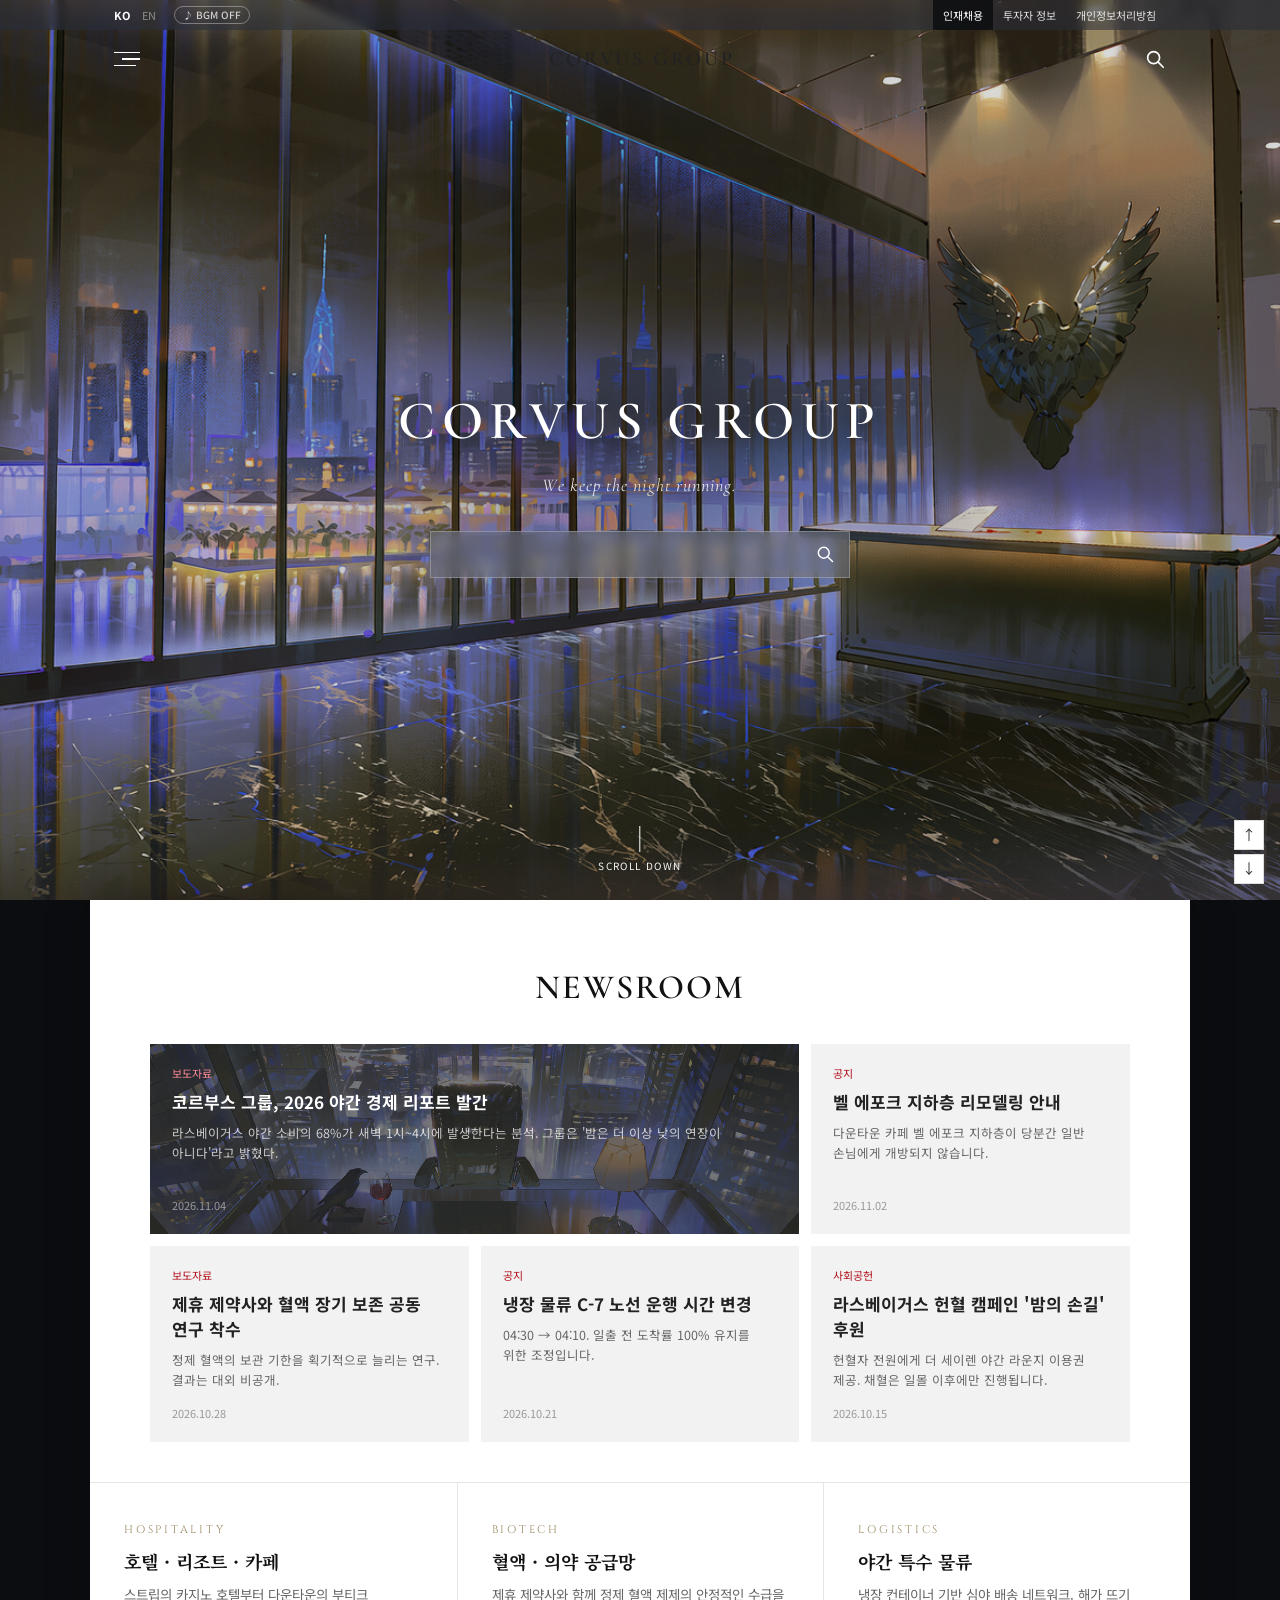
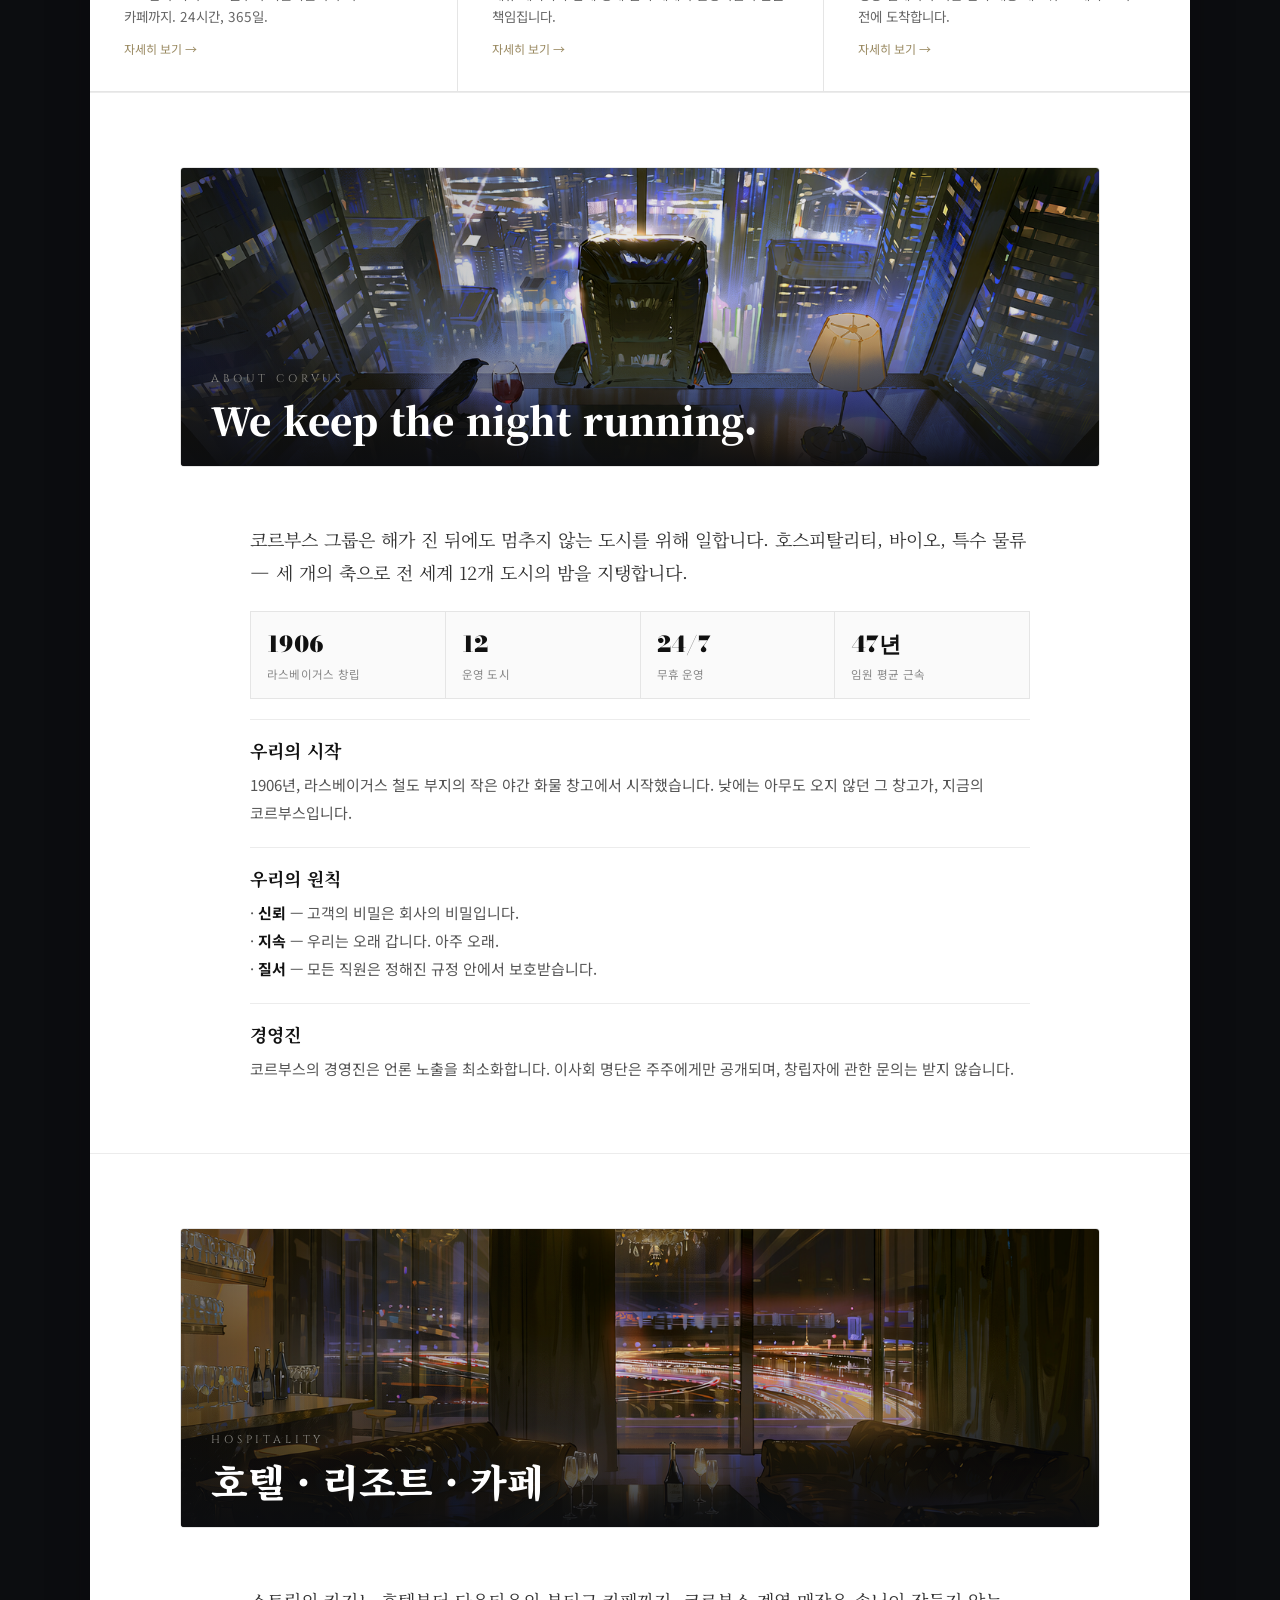
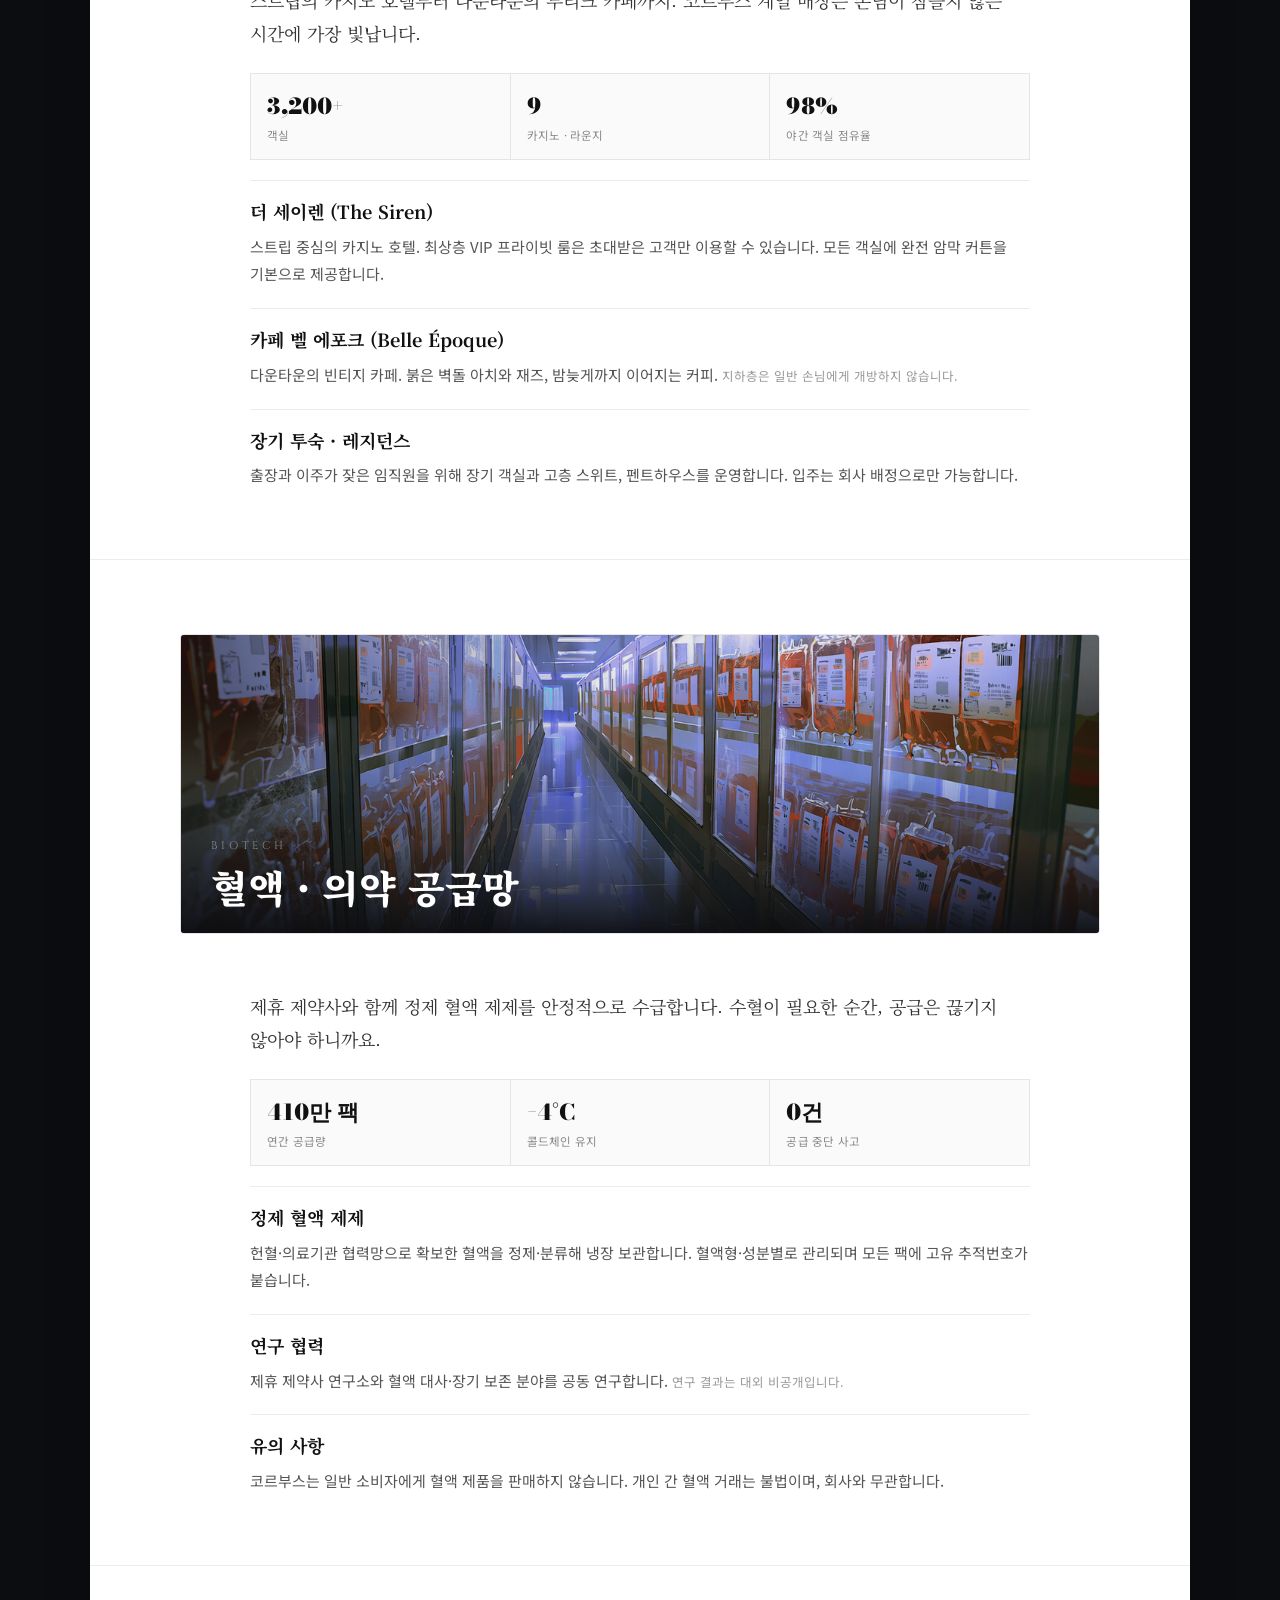
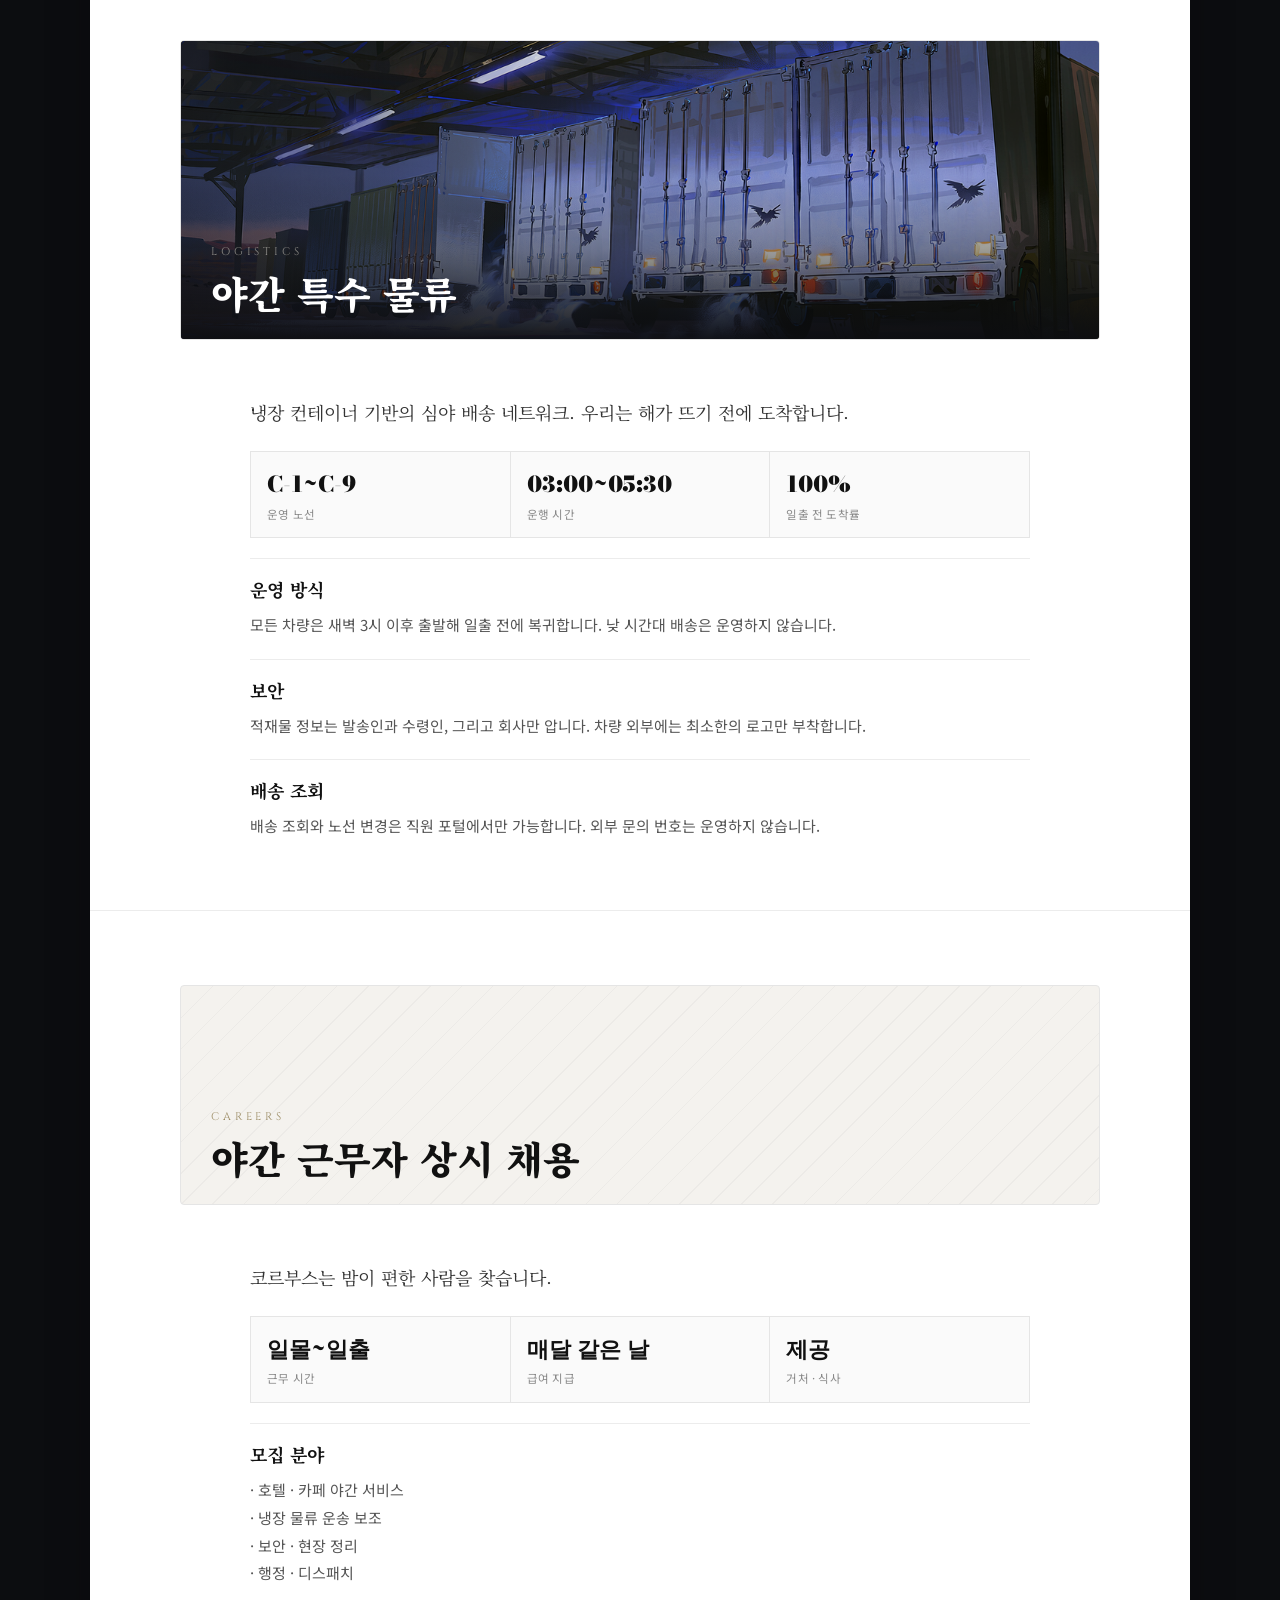
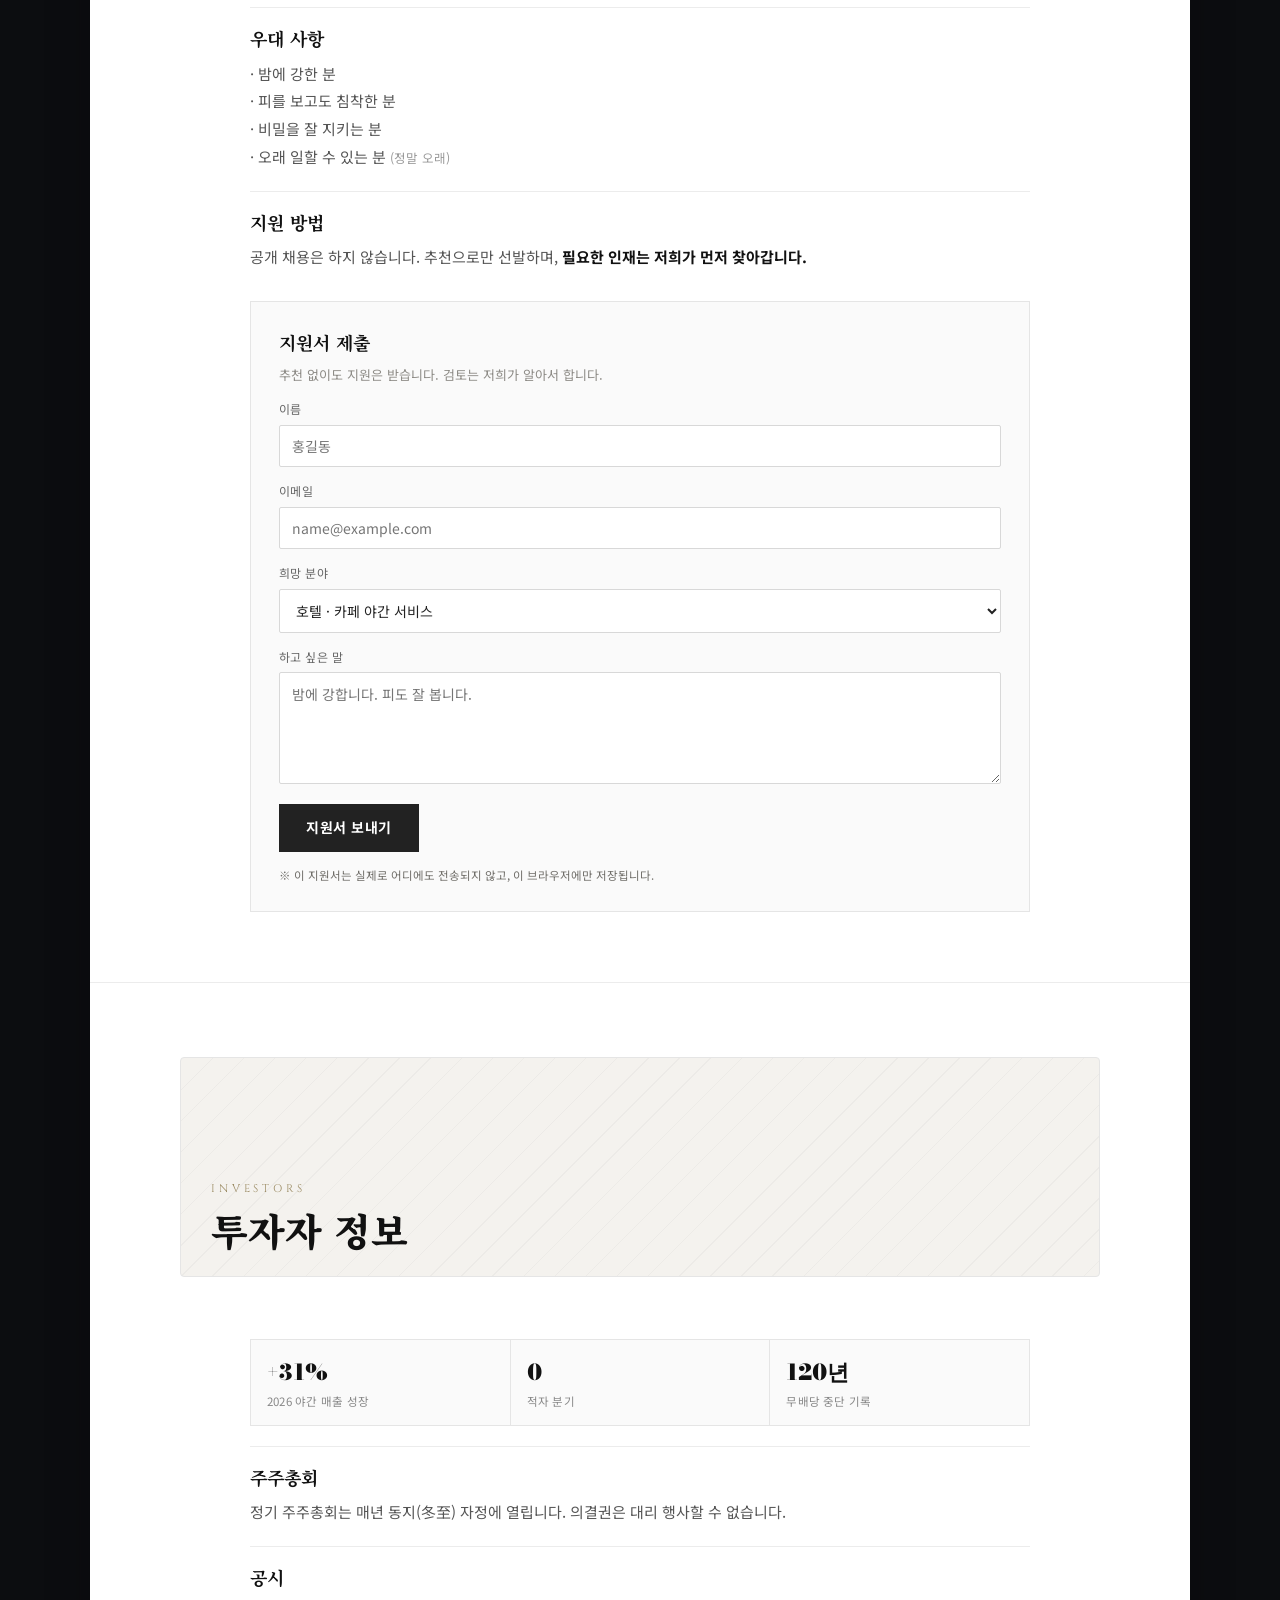
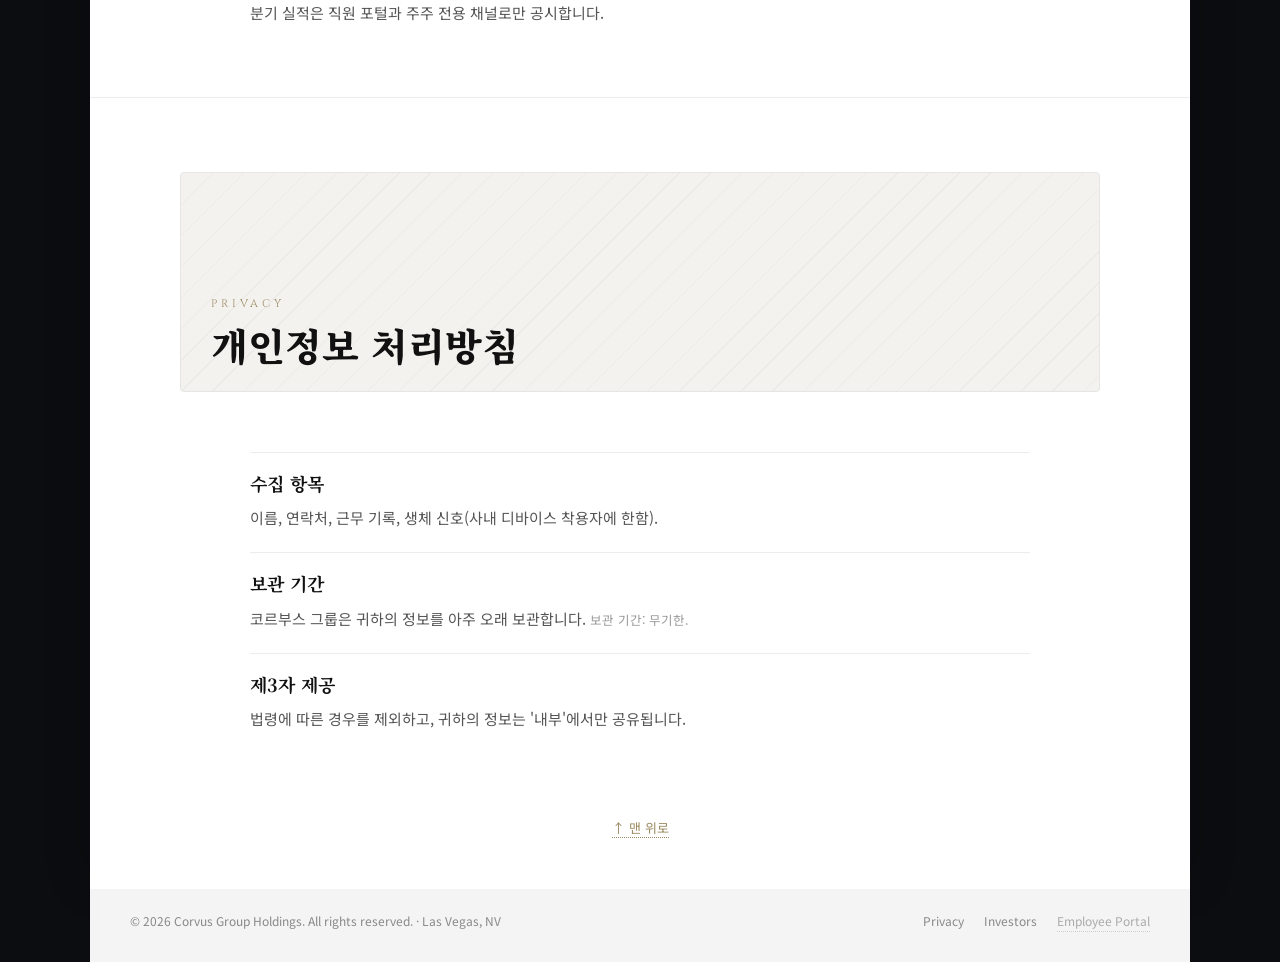
==== info/web/index.html @ 10140918 "info/v4 인포·배너 이미지, info/web 하우스 홈페이지 추가 Co-Authored-By: Claude Opus 5.5 <noreply@anthropic.com>" ====
<!doctype html>
<html lang="ko">
<head>
<meta charset="utf-8">
<meta name="viewport" content="width=device-width, initial-scale=1">
<title>Corvus Group</title>
<link rel="preconnect" href="https://fonts.googleapis.com">
<link rel="preconnect" href="https://fonts.gstatic.com" crossorigin>
<link href="https://fonts.googleapis.com/css2?family=JetBrains+Mono:wght@400;500;700&family=Noto+Sans+KR:wght@300;400;500;700;900&family=Noto+Serif+KR:wght@400;700;900&family=Bodoni+Moda:ital,opsz,wght@0,6..96,700;0,6..96,900;1,6..96,700&family=Cinzel:wght@500;700&family=Cormorant+Garamond:wght@500;600&display=swap" rel="stylesheet">
<link rel="stylesheet" href="style.css">
</head>
<body class="theme-front">

<!-- ============ 1. 공개 사이트: 코르부스 그룹 ============ -->
<section id="front" class="screen on">
  <!-- 화면 전체에 고정된 배경 — 스크롤하면 위로 콘텐츠 카드가 올라온다 -->
  <div class="kc-bg"><img src="../../img/w01.webp" alt=""></div>

  <div class="kc-top">
    <div class="kc-in">
      <span class="kc-lang"><a data-lang="ko">KO</a><a data-lang="en">EN</a><button class="kc-bgm" data-bgm>♪ BGM OFF</button></span>
      <span class="kc-quick"><a data-page="careers" class="hl">인재채용</a><a data-page="investors">투자자 정보</a><a data-page="privacy">개인정보처리방침</a></span>
    </div>
  </div>
  <header class="kc-bar">
    <div class="kc-in">
      <button class="kc-burger" id="kcBurger" aria-label="메뉴"><i></i><i></i><i></i></button>
      <div class="kc-mini" data-page="home">CORVUS GROUP</div>
      <button class="kc-sbtn" id="kcSBtn" aria-label="검색"><svg viewBox="0 0 24 24"><circle cx="10.5" cy="10.5" r="6.5" fill="none" stroke="currentColor" stroke-width="1.8"/><path d="M15.5 15.5 21 21" stroke="currentColor" stroke-width="1.8" stroke-linecap="round"/></svg></button>
    </div>
  </header>

  <div class="kc-hero">
    <div class="kc-mark">CORVUS GROUP</div>
    <p class="kc-tag">We keep the <em id="toGate2" class="hidden-door">night</em> running.</p>
    <form class="kc-search" id="kcSearch" autocomplete="off">
      <input id="kcQ" placeholder="" aria-label="검색">
      <button type="submit" aria-label="검색"><svg viewBox="0 0 24 24"><circle cx="10.5" cy="10.5" r="6.5" fill="none" stroke="currentColor" stroke-width="1.8"/><path d="M15.5 15.5 21 21" stroke="currentColor" stroke-width="1.8" stroke-linecap="round"/></svg></button>
    </form>
    <p class="kc-result" id="kcResult"></p>
    <div class="kc-down" data-page="news"><i></i>SCROLL DOWN</div>
  </div>

  <!-- 사진 위로 올라오는 흰 카드 -->
  <main class="kc-card">
    <section class="kc-news" id="sec-news">
      <h2 class="kc-h">NEWSROOM</h2>
      <div class="kc-grid" id="kcNews"></div>
    </section>
    <div class="kc-biz">
      <div data-page="hospitality"><small>HOSPITALITY</small><h3>호텔 · 리조트 · 카페</h3><p>스트립의 카지노 호텔부터 다운타운의 부티크 카페까지. 24시간, 365일.</p><span class="more">자세히 보기 →</span></div>
      <div data-page="biotech"><small>BIOTECH</small><h3>혈액 · 의약 공급망</h3><p>제휴 제약사와 함께 정제 혈액 제제의 안정적인 수급을 책임집니다.</p><span class="more">자세히 보기 →</span></div>
      <div data-page="logistics"><small>LOGISTICS</small><h3>야간 특수 물류</h3><p>냉장 컨테이너 기반 심야 배송 네트워크. 해가 뜨기 전에 도착합니다.</p><span class="more">자세히 보기 →</span></div>
    </div>
    <!-- 회사 소개 섹션들 (스크립트가 채움) -->
    <article class="fr-page" id="corpPage"></article>
  </main>

  <footer class="fr-foot">
    <span>© 2026 Corvus Group Holdings. All rights reserved. · Las Vegas, NV</span>
    <span class="fr-links"><a data-page="privacy">Privacy</a><a data-page="investors">Investors</a><a id="toGate" class="emp">Employee Portal</a></span>
  </footer>

  <!-- 왼쪽에서 열리는 전체 메뉴 -->
  <div class="kc-dim" id="kcDim"></div>
  <nav class="kc-drawer" id="kcDrawer">
    <button class="kc-x" id="kcX" aria-label="닫기">×</button>
    <div class="kc-dlogo">CORVUS GROUP</div>
    <ul>
      <li><a data-page="about">회사 소개<small>About</small></a></li>
      <li><a data-page="hospitality">호스피탈리티<small>Hospitality</small></a></li>
      <li><a data-page="biotech">바이오<small>Biotech</small></a></li>
      <li><a data-page="logistics">특수 물류<small>Logistics</small></a></li>
      <li><a data-page="careers">인재채용<small>Careers</small></a></li>
      <li><a data-page="news">뉴스룸<small>Newsroom</small></a></li>
      <li><a data-page="investors">투자자 정보<small>Investors</small></a></li>
    </ul>
    <p class="kc-dfoot">LAS VEGAS · NEW YORK · CAIRO · PARIS</p>
  </nav>

  <div class="kc-float"><button data-page="home" aria-label="맨 위로">↑</button><button id="kcNext" aria-label="아래로">↓</button></div>
</section>

<!-- ============ 2. 인증: 손목 디바이스 동기화 ============ -->
<section id="gate" class="screen">
  <div class="win gate-win">
    <i class="cb tl"></i><i class="cb tr"></i><i class="cb bl"></i><i class="cb br"></i>
    <div class="win-top"><span>HOUSE NETWORK · AUTH</span><span class="live"><i></i>SECURE</span></div>
    <div class="gate-logo">THE <b>HOUSE</b></div>
    <p class="gate-sub">코르부스 그룹 직원 포털입니다.<br>등록된 손목 디바이스로만 접속할 수 있습니다.</p>
    <label class="fld"><span>이름 (선택)</span><input id="pname" maxlength="12" placeholder="미배정" autocomplete="off"></label>
    <button id="sync" class="btn red">손목 디바이스 동기화</button>
    <div class="dv-screen" id="bootScreen">
      <div class="ub-noise"></div>
      <pre id="bootlog" class="bootlog"></pre>
      <div class="ub-load dv"><span>SYNCING WRIST DEVICE</span><div class="bar"><i id="bootBar"></i></div><span class="pct" id="bootPct">0%</span></div>
    </div>
    <p class="gate-note">※ BGM이 함께 재생돼요. 오른쪽 위 버튼으로 끌 수 있어요.</p>
  </div>
</section>

<!-- ============ 3. 하우스 포털 ============ -->
<section id="portal" class="screen">
  <div class="ux-noise pt"></div><div class="ux-band pt"></div>
  <header class="pt-top">
    <div class="pt-logo">THE <b>HOUSE</b><span>LAS VEGAS BRANCH</span></div>
    <div class="pt-stat">
      <span class="chip">LV <b id="clock">--:--</b></span>
      <span class="chip red">TH° <b id="miniTH">79</b>%</span>
      <span class="chip gold"><b id="miniCR">0</b> CR</span>
      <button class="bgm" data-bgm>♪ BGM</button>
    </div>
  </header>

  <div class="pt-body">
    <nav class="pt-nav">
      <button class="on" data-tab="dash"><i>◈</i>대시보드</button>
      <button data-tab="devices"><i>◉</i>디바이스 현황</button>
      <button data-tab="dispatch"><i>▣</i>디스패치</button>
      <button data-tab="msg"><i>✉</i>메시지<em id="unread">7</em></button>
      <button data-tab="code"><i>§</i>하우스 규정</button>
    </nav>

    <main class="pt-main">
      <!-- 대시보드 -->
      <div class="tab on" id="tab-dash">
        <h2 class="ttl">DASHBOARD <span>신입 알터 현황</span></h2>
        <div class="row2">
          <div class="win me">
            <div class="win-top"><span>WRIST DEVICE · <b id="meName">미배정</b></span><span class="live"><i></i>LIVE</span></div>
            <div class="who"><span>신입 알터</span><span>F 등급</span><span>라스베이거스 지부</span></div>
            <div class="read">
              <div class="lbl">THIRST · TH°<b>갈증도 <span class="badge" id="thBadge">위험</span></b></div>
              <div class="num"><span id="thNum">79</span><small>%</small></div>
            </div>
            <div class="bar"><div class="fill" id="thFill"></div><i class="tick" style="left:30%"></i><i class="tick" style="left:60%"></i><i class="tick" style="left:80%"></i></div>
            <div class="scale"><span style="left:15%">안정</span><span style="left:45%">주의</span><span class="on" style="left:70%">위험</span><span style="left:89%">심각</span></div>
            <div class="log">
              <div><i>▸</i>주변 인간의 맥박이 또렷하게 들립니다.</div>
              <div><i>▸</i>충동을 누르는 데 상당한 집중이 필요합니다.</div>
              <div class="rec"><i>◆</i>권장 조치 — 기본 급식분 섭취 (거처 냉장 보관함)</div>
            </div>
            <div class="me-acts"><button class="btn ghost" id="feed">기본 급식분 섭취</button><button class="btn ghost" id="usePack" disabled>혈액팩 사용 · 0개</button></div>
            <p class="me-note" id="thNote">갈증도는 시간이 지나면 조금씩 오릅니다.</p>
            <div class="fx-list" id="fxList"></div>
          </div>
          <div class="col">
            <div class="win kv">
              <div class="win-top"><span>ASSIGNMENT</span></div>
              <dl>
                <dt>위장 직장</dt><dd>카페 벨 에포크 · 다운타운</dd>
                <dt>거처</dt><dd id="homeLine">근무처 근처 방 (F~E) · 승급 전까지 고정</dd>
                <dt>담당</dt><dd>총괄 서기장 · 디스패처</dd>
                <dt>다음 급여일</dt><dd><b id="payday">D-?</b> · 기본급 300 CR / 유지비 80 CR</dd>
                <dt>다음 임무</dt><dd>수시 배정 · 디스패치 확인</dd>
                <dt>오늘 근무</dt><dd id="workState">미출근</dd>
              </dl>
              <button class="btn ghost" id="checkin">벨 에포크 출근 체크</button>
            </div>
            <div class="win notice">
              <div class="win-top"><span>HOUSE NOTICE</span></div>
              <ul id="noticeList"></ul>
            </div>
          </div>
        </div>
      </div>

      <!-- 디바이스 현황 -->
      <div class="tab" id="tab-devices">
        <h2 class="ttl">DEVICE STATUS <span>라스베이거스 지부 · 조회 권한 F</span></h2>
        <div class="dev-grid" id="devGrid"></div>
      </div>

      <!-- 디스패치 -->
      <div class="tab" id="tab-dispatch">
        <h2 class="ttl">HOUSE DISPATCH <span>새 임무는 수시로 배정됩니다 · 열린 임무는 20분 뒤 마감</span></h2>
        <div class="dis-list" id="disList"></div>
        <p class="hint">임무 보상은 완수와 보고가 확인된 뒤에만 지급됩니다. 거절할 수는 있지만, 배정 취소나 평가 불이익이 생길 수 있습니다.</p>
      </div>

      <!-- 메시지 -->
      <div class="tab" id="tab-msg">
        <h2 class="ttl">MESSAGES <span>하우스 내부 채널 · 대화는 기록될 수 있습니다</span></h2>
        <div class="msg-wrap">
          <ul class="msg-list" id="msgList"></ul>
          <div class="chat win">
            <div class="win-top"><span id="chatWho">대화를 선택하세요</span><span id="chatState"></span></div>
            <div class="chat-log" id="chatLog"><p class="empty">왼쪽에서 대화를 고르면, 그쪽에서 먼저 말을 걸어올 거예요.</p></div>
            <div class="chat-choices" id="chatChoices"></div>
            <form class="chat-in" id="chatIn" autocomplete="off"><input id="chatText" maxlength="120" placeholder="메시지 입력…" disabled><button type="submit" disabled>전송</button></form>
          </div>
        </div>
      </div>

      <!-- 규정 -->
      <div class="tab" id="tab-code">
        <h2 class="ttl">HOUSE CODE <span>신입 알터가 알아야 할 것</span></h2>
        <div class="code-grid">
          <div class="win"><div class="win-top"><span>§1 · 알터</span></div><p>공식 종족명은 <b>알터</b>입니다. 인간의 피로 시간을 멈춘 존재로, 늙지 않는 몸과 개체마다 다른 이능을 지닙니다. 대외적으로 이 단어를 쓰지 마십시오.</p></div>
          <div class="win"><div class="win-top"><span>§2 · 갈증도 TH°</span></div>
            <table class="tbl"><tr><td>0~29</td><td>안정</td></tr><tr><td>30~59</td><td>주의</td></tr><tr class="r"><td>60~79</td><td>위험</td></tr><tr class="r"><td>80~99</td><td>심각</td></tr><tr class="r"><td>100</td><td>폭주</td></tr></table>
            <p class="sm">하루에 2~5씩 오르고, 이능을 쓰면 1~10, 몸을 거칠게 쓰거나 싸우면 1~3이 더 오릅니다. 흡혈은 40~70, 응급 처치는 15~30을 낮춥니다.</p></div>
          <div class="win"><div class="win-top"><span>§3 · 폭주와 오염</span></div><p><b>폭주 개체</b>는 이성을 잃었지만 회복할 수 있습니다. 폭주한 채 약 한 달을 방치하면 영구히 퇴화한 <b class="red">오염체</b>가 됩니다. 오염체는 대화도 협상도 통하지 않습니다.</p></div>
          <div class="win"><div class="win-top"><span>§4 · 정체 은닉</span></div><p>알터는 평범한 직업과 신분으로 인간 사회에 섞여 삽니다. 인간에게 정체가 드러나는 일은 <b class="red">하우스 규율 위반</b>입니다.</p></div>
          <div class="win"><div class="win-top"><span>§5 · 임무</span></div><p>임무는 손목 디바이스로 약 2주 간격에 배정됩니다. 거절할 수 있지만, 배정 취소나 평가 불이익이 생길 수 있습니다. 보상은 완수와 보고가 확인될 때만 지급합니다.</p></div>
          <div class="win"><div class="win-top"><span>§6 · 급여와 거처</span></div>
            <table class="tbl pay"><tr><th>등급</th><th>기본급</th><th>유지비</th><th>거처</th></tr>
              <tr class="g"><td>F~E</td><td>300</td><td>80</td><td>근무처 근처 방</td></tr>
              <tr><td>D~C</td><td>500</td><td>160</td><td>스트립 호텔 장기 객실</td></tr>
              <tr><td>B~A</td><td>800</td><td>300</td><td>고층 스위트</td></tr>
              <tr><td>S</td><td>1200</td><td>500</td><td>펜트하우스</td></tr></table>
            <p class="sm">단위 CR. 기본 급식분은 하우스가 공급하므로 돈이 없어서 굶는 일은 없습니다. 추가분만 크레딧으로 구매합니다.</p></div>
        </div>
      </div>
    </main>
  </div>

  <footer class="pt-foot">
    <span>© Corvus Group · House Network</span>
    <span id="ver" class="ver" title="">HOUSE OS v2.6.1 · build 0300</span>
  </footer>
</section>

<!-- ============ 4. 언더럭스 (비밀 루트) ============ -->
<section id="ux" class="screen">
  <!-- 접속 연출: 지직거리는 암호 채널 화면 -->
  <!-- 접속 연출: 화면 전체가 지직거리고 인사 한 줄만 -->
  <div id="uxboot" class="uxboot">
    <div class="ub-noise"></div>
    <div class="ub-hello" data-t="Hello :D">Hello :D</div>
  </div>
  <div class="ux-noise"></div><div class="ux-band"></div>
  <header class="ux-top">
    <div class="ux-logo">UNDER<b>LUX</b><span>// encrypted channel</span></div>
    <div class="pt-stat">
      <span class="chip gold">잔액 <b id="uxCR">0</b> CR</span>
      <button class="bgm" data-bgm>♪ BGM</button>
      <button class="btn ghost sm" id="uxOut">하우스로 돌아가기</button>
    </div>
  </header>
  <div class="ux-warn">⚠ 이 채널의 대화는 하우스가 기록합니다. 회원 명단과 접속 경로는 외부 유출 금지.</div>
  <nav class="ux-nav">
    <button class="on" data-ux="market">매물</button>
    <button data-ux="board">게시판</button>
    <button data-ux="noise">NOISE FILTER</button>
    <button data-ux="intel">구매한 정보</button>
  </nav>
  <main class="ux-main">
    <div class="uxtab on" id="ux-market"><p class="mk-timer" id="mkTimer"></p><div class="mk-list" id="mkList"></div>
      <div class="win ux-meet"><div class="win-top"><span>📍 직거래</span></div><p id="meet">벨 지하, 셋째 밤 02시. 늦으면 없다.</p></div></div>
    <div class="uxtab" id="ux-board"><div id="board"></div></div>
    <div class="uxtab" id="ux-noise">
      <p class="noise-head">크로니클 제보망 — 인간 쪽에서 새어 나온 이야기들. 노출 위험은 크로니클이 매깁니다.</p>
      <div id="noise"></div></div>
    <div class="uxtab" id="ux-intel">
      <p class="noise-head">언더럭스에서 산 정보는 여기 보관됩니다. 이 보관함도 하우스가 열람할 수 있습니다.</p>
      <div id="intelList"></div></div>
  </main>
</section>

<div id="modal" class="modal"><div class="modal-box"><button class="modal-x" id="modalX">×</button><div id="modalBody"></div></div></div>
<div id="glitch" class="glitch"></div>
<div id="toast" class="toast"></div>

<script src="app.js"></script>
</body>
</html>
---- info/web/style.css ----
:root {
  --bg: #05070d;
  --panel: #0b1120;
  --panel2: #070a14;
  --blue: #7d9bff;
  --blue-g: rgba(61,107,255,.55);
  --red: #ff3d52;
  --red-g: rgba(255,36,56,.6);
  --gold: #c9a961;
  --gold-hi: #ecd9a6;
  --cream: #f1e8da;
  --dim: rgba(241,232,218,.68);
  --faint: rgba(241,232,218,.4);
  --purple: #b06cff;
  --mono: "JetBrains Mono", "Noto Sans KR", monospace;
}
* { box-sizing: border-box; margin: 0; padding: 0; }
html, body { min-height: 100%; }
body { background: var(--bg); color: var(--cream); font-family: "Noto Sans KR", sans-serif; line-height: 1.65; word-break: keep-all; overflow-x: hidden; }
img { display: block; max-width: 100%; }
button { font: inherit; color: inherit; background: none; border: 0; cursor: pointer; }
a { cursor: pointer; }
.screen { display: none; min-height: 100vh; }
.screen.on { display: block; }
.red { color: var(--red); }

/* ---------- 공통: 디바이스 창 ---------- */
.win { position: relative; background: linear-gradient(160deg, #0d1324, #070a14 65%); border: 1.5px solid var(--blue); border-radius: 18px; padding: 18px 20px;
  box-shadow: 0 0 12px var(--blue-g), inset 0 0 16px rgba(61,107,255,.14); }
.win-top { display: flex; justify-content: space-between; align-items: center; gap: 10px; font-family: var(--mono); font-size: 11px; letter-spacing: .16em; color: var(--blue); text-shadow: 0 0 6px #3d6bff; margin-bottom: 12px; }
.win-top b { color: #fff; font-weight: 700; letter-spacing: .06em; }
.live { display: inline-flex; align-items: center; gap: 7px; color: var(--red); text-shadow: 0 0 6px #ff2438; }
.live i { width: 7px; height: 7px; border-radius: 50%; background: var(--red); box-shadow: 0 0 8px #ff2438; animation: blink 1.6s infinite; }
@keyframes blink { 50% { opacity: .25; } }
.btn { display: inline-block; padding: 10px 18px; border-radius: 999px; font-weight: 700; font-size: 14px; letter-spacing: .02em; border: 1.5px solid var(--blue); color: #fff; box-shadow: 0 0 8px var(--blue-g); transition: .2s; }
.btn:hover { background: rgba(125,155,255,.15); }
.btn.red { border-color: var(--red); box-shadow: 0 0 10px var(--red-g); }
.btn.red:hover { background: rgba(255,61,82,.15); }
.btn.ghost { margin-top: 14px; font-size: 13px; padding: 7px 14px; }
.btn.sm { margin: 0; padding: 5px 12px; font-size: 12px; }
.btn:disabled { opacity: .4; cursor: default; }
.chip { font-family: var(--mono); font-size: 12px; padding: 3px 10px; border: 1px solid rgba(125,155,255,.6); border-radius: 999px; color: var(--dim); white-space: nowrap; }
.chip b { color: #fff; }
.chip.red { border-color: var(--red); } .chip.red b { color: var(--red); text-shadow: 0 0 6px #ff2438; }
.chip.gold { border-color: var(--gold); } .chip.gold b { color: var(--gold-hi); }
.bgm { font-family: var(--mono); font-size: 12px; padding: 3px 10px; border-radius: 999px; border: 1px solid var(--blue); color: var(--blue); }
.bgm.on { background: var(--blue); color: #05070d; box-shadow: 0 0 10px var(--blue-g); }

/* ---------- 1. 공개 사이트 ---------- */
.theme-front { background: #0c0d10; }
#front { background: #0c0d10; color: #e8e6e1; }
.fr-top { display: flex; justify-content: space-between; align-items: center; padding: 22px 40px; border-bottom: 1px solid rgba(255,255,255,.08); }
.fr-logo { display: flex; align-items: center; gap: 8px; font-family: "Cinzel"; letter-spacing: .3em; }
.fr-logo svg { width: 30px; height: 30px; color: #e8e6e1; }
.fr-logo b { font-weight: 700; font-size: 18px; } .fr-logo span { font-size: 11px; color: #8d8b86; }
.fr-top nav { display: flex; gap: 26px; font-size: 13px; color: #a9a6a0; letter-spacing: .05em; }
.fr-hero { position: relative; height: 62vh; min-height: 420px; overflow: hidden; }
.fr-hero img { position: absolute; inset: 0; width: 100%; height: 100%; object-fit: cover; filter: grayscale(1) brightness(.45) contrast(1.1); }
.fr-hero-in { position: absolute; left: 40px; right: 40px; bottom: 56px; }
.fr-kick { font-family: "Cinzel"; font-size: 12px; letter-spacing: .4em; color: #a9a6a0; }
.fr-hero h1 { margin-top: 14px; font-family: "Bodoni Moda"; font-weight: 900; font-size: clamp(44px, 7vw, 84px); line-height: .98; letter-spacing: -.02em; color: #fff; }
.fr-hero h1 em { font-style: italic; color: #d9c7a0; }
.fr-sub { margin-top: 18px; font-size: 15px; color: #c9c6bf; }
.fr-grid { display: grid; grid-template-columns: repeat(3, 1fr); gap: 1px; background: rgba(255,255,255,.08); border-bottom: 1px solid rgba(255,255,255,.08); }
.fr-grid div { background: #0c0d10; padding: 34px 40px; }
.fr-grid small { font-family: "Cinzel"; font-size: 11px; letter-spacing: .3em; color: #8d8b86; }
.fr-grid h3 { margin-top: 10px; font-family: "Noto Serif KR"; font-size: 20px; color: #fff; }
.fr-grid p { margin-top: 8px; font-size: 14px; color: #a9a6a0; }
.fr-foot { display: flex; justify-content: space-between; flex-wrap: wrap; gap: 10px; padding: 26px 40px 40px; font-size: 12px; color: #6f6d68; }
.fr-links { display: flex; gap: 20px; }
.fr-links .emp { color: #6f6d68; border-bottom: 1px dotted #6f6d68; }
.fr-links .emp:hover { color: var(--red); border-color: var(--red); }

/* ---------- 2. 인증 ---------- */
#gate { display: none; place-items: center; padding: 30px 16px;
  background: radial-gradient(ellipse 60% 40% at 30% 30%, rgba(255,36,56,.14), transparent 70%), radial-gradient(ellipse 60% 40% at 75% 70%, rgba(61,107,255,.16), transparent 70%), var(--bg); }
#gate.on { display: grid; }
.gate-win { width: 100%; max-width: 460px; padding: 26px 28px 22px; }
.gate-logo { font-family: "Bodoni Moda"; font-weight: 900; font-size: 46px; letter-spacing: -.01em; color: var(--red); text-shadow: 0 0 6px rgba(255,36,56,.9), 0 0 22px rgba(255,36,56,.5); }
.gate-logo b { color: #fff; text-shadow: 0 0 3px #fff, 0 0 14px var(--blue), 0 0 28px #3d6bff; }
.gate-sub { margin-top: 8px; font-size: 14px; color: var(--dim); }
.fld { display: block; margin: 20px 0 16px; }
.fld span { display: block; font-family: var(--mono); font-size: 11px; letter-spacing: .14em; color: var(--blue); margin-bottom: 6px; }
.fld input { width: 100%; padding: 10px 14px; border-radius: 10px; border: 1px solid rgba(125,155,255,.5); background: rgba(5,7,13,.8); color: #fff; font: 15px "Noto Sans KR"; outline: none; }
.fld input:focus { border-color: var(--blue); box-shadow: 0 0 10px var(--blue-g); }
#sync { width: 100%; }
.bootlog { margin-top: 16px; min-height: 0; font-family: var(--mono); font-size: 12px; line-height: 1.7; color: #b9c8ff; white-space: pre-wrap; }
.bootlog .r { color: var(--red); }
.gate-note { margin-top: 10px; font-size: 12px; color: var(--faint); }

/* ---------- 3. 포털 ---------- */
#portal { background: radial-gradient(ellipse 50% 30% at 10% 0%, rgba(255,36,56,.08), transparent 70%), radial-gradient(ellipse 50% 40% at 100% 60%, rgba(61,107,255,.1), transparent 70%), var(--bg); }
#portal::after, #ux::after { content: ""; position: fixed; inset: 0; pointer-events: none; opacity: .18; background: repeating-linear-gradient(0deg, rgba(0,0,0,.6) 0 1px, transparent 1px 3px); z-index: 50; }
.pt-top, .ux-top { position: sticky; top: 0; z-index: 20; display: flex; justify-content: space-between; align-items: center; gap: 12px; flex-wrap: wrap; padding: 14px 24px; background: rgba(5,7,13,.92); border-bottom: 1px solid rgba(125,155,255,.35); backdrop-filter: blur(6px); }
.pt-logo { font-family: "Bodoni Moda"; font-weight: 900; font-size: 22px; color: var(--red); text-shadow: 0 0 8px rgba(255,36,56,.6); }
.pt-logo b { color: #fff; } .pt-logo span { margin-left: 10px; font-family: var(--mono); font-weight: 500; font-size: 10px; letter-spacing: .2em; color: var(--blue); text-shadow: none; }
.pt-stat { display: flex; gap: 8px; align-items: center; flex-wrap: wrap; }
.pt-body { display: grid; grid-template-columns: 200px 1fr; gap: 22px; max-width: 1180px; margin: 0 auto; padding: 24px; }
.pt-nav { display: flex; flex-direction: column; gap: 6px; position: sticky; top: 84px; align-self: start; }
.pt-nav button { display: flex; align-items: center; gap: 10px; padding: 10px 14px; border-radius: 12px; font-size: 14px; color: var(--dim); text-align: left; border: 1px solid transparent; }
.pt-nav button i { font-style: normal; width: 16px; color: var(--blue); }
.pt-nav button em { margin-left: auto; font-style: normal; font-family: var(--mono); font-size: 11px; padding: 0 7px; border-radius: 999px; background: var(--red); color: #05070d; font-weight: 700; box-shadow: 0 0 8px var(--red-g); }
.pt-nav button em:empty { display: none; }
.pt-nav button.on { color: #fff; border-color: var(--blue); background: rgba(125,155,255,.08); box-shadow: 0 0 10px rgba(61,107,255,.35); }
.tab { display: none; } .tab.on { display: block; animation: fade .35s; }
@keyframes fade { from { opacity: 0; transform: translateY(6px); } }
.ttl { font-family: var(--mono); font-size: 20px; letter-spacing: .14em; color: #fff; margin-bottom: 18px; }
.ttl span { display: block; margin-top: 4px; font-family: "Noto Sans KR"; font-size: 13px; font-weight: 400; letter-spacing: 0; color: var(--faint); }
.row2 { display: grid; grid-template-columns: 1.1fr 1fr; gap: 18px; }
.col { display: grid; gap: 18px; align-content: start; }

/* 내 디바이스 */
.me .who { display: flex; flex-wrap: wrap; gap: 8px; font-size: 12.5px; color: var(--dim); }
.me .who span { padding: 1px 10px; border: 1px solid rgba(125,155,255,.55); border-radius: 999px; }
.read { margin-top: 16px; display: flex; justify-content: space-between; align-items: flex-end; }
.read .lbl { font-family: var(--mono); font-size: 11px; letter-spacing: .18em; color: var(--dim); }
.read .lbl b { display: block; margin-top: 4px; font-family: "Noto Sans KR"; font-weight: 900; font-size: 17px; letter-spacing: 0; color: #fff; }
.read .num { font-family: var(--mono); font-weight: 700; font-size: 64px; line-height: .9; color: var(--red); text-shadow: 0 0 6px rgba(255,36,56,.95), 0 0 22px rgba(255,36,56,.6); }
.read .num small { font-size: 28px; }
.badge { display: inline-block; margin-left: 8px; padding: 1px 9px; font-size: 12px; font-weight: 900; color: #05070d; background: var(--red); box-shadow: 0 0 10px #ff2438; vertical-align: middle; }
.badge.ok { background: var(--blue); box-shadow: 0 0 10px #3d6bff; }
.badge.warn { background: #e0a14a; box-shadow: 0 0 10px #e0a14a; }
.bar { position: relative; margin-top: 16px; height: 14px; border-radius: 999px; background: rgba(125,155,255,.12); border: 1px solid rgba(125,155,255,.4); overflow: hidden; }
.bar .fill { position: absolute; left: 0; top: 0; bottom: 0; width: 79%; border-radius: 999px; background: linear-gradient(90deg, #3d6bff, #b03aa0 45%, #ff3d52 75%); box-shadow: 0 0 12px rgba(255,36,56,.8); transition: width 1.2s ease; }
.bar .tick { position: absolute; top: 0; bottom: 0; width: 1px; background: rgba(241,232,218,.45); }
.scale { position: relative; height: 22px; margin-top: 5px; font-size: 11px; color: var(--faint); }
.scale span { position: absolute; transform: translateX(-50%); white-space: nowrap; }
.scale span.on { color: var(--red); font-weight: 700; }
.log { margin-top: 10px; padding-top: 12px; border-top: 1px dashed rgba(125,155,255,.45); display: grid; gap: 6px; font-size: 13.5px; }
.log div { display: grid; grid-template-columns: 20px 1fr; }
.log i { font-style: normal; color: var(--red); }
.log .rec, .log .rec i { color: #b9c8ff; }

.kv dl { display: grid; grid-template-columns: 92px 1fr; gap: 8px 12px; font-size: 13.5px; }
.kv dt { color: var(--faint); font-family: var(--mono); font-size: 12px; padding-top: 2px; }
.kv dd b { color: var(--gold-hi); }
.notice ul { list-style: none; display: grid; gap: 10px; font-size: 13.5px; color: var(--dim); }
.tag { font-style: normal; display: inline-block; margin-right: 8px; padding: 0 7px; font-size: 11px; font-weight: 700; border: 1px solid var(--blue); color: var(--blue); border-radius: 4px; }
.tag.red { border-color: var(--red); color: var(--red); }
.tag.gold { border-color: var(--gold); color: var(--gold-hi); }

/* 디바이스 현황 */
.dev-grid { display: grid; grid-template-columns: repeat(auto-fill, minmax(250px, 1fr)); gap: 16px; }
.dev { --ac: var(--blue); padding: 0; overflow: hidden; border-color: var(--ac); cursor: pointer; transition: transform .2s; }
.dev:hover { transform: translateY(-3px); }
.dev .ph { position: relative; height: 150px; overflow: hidden; }
.dev .ph img { width: 100%; height: 100%; object-fit: cover; object-position: 50% 22%; filter: grayscale(.4) contrast(1.1) brightness(.8); }
.dev .ph::after { content: ""; position: absolute; inset: 0; background: linear-gradient(transparent 40%, #0b1120); }
.dev .st { position: absolute; z-index: 2; top: 10px; left: 10px; font-family: var(--mono); font-size: 10.5px; letter-spacing: .08em; padding: 2px 8px; border-radius: 999px; background: rgba(5,7,13,.8); border: 1px solid var(--ac); color: #fff; display: flex; align-items: center; gap: 6px; }
.dev .st i { width: 6px; height: 6px; border-radius: 50%; background: var(--sc, #5be38c); box-shadow: 0 0 6px var(--sc, #5be38c); }
.dev .gr { position: absolute; z-index: 2; top: 10px; right: 10px; font-family: "Bodoni Moda"; font-weight: 900; font-size: 22px; color: #fff; text-shadow: 0 0 8px var(--ac); }
.dev .bd { padding: 4px 16px 16px; }
.dev .nm { display: flex; align-items: baseline; gap: 8px; }
.dev .nm b { font-size: 18px; font-weight: 900; }
.dev .nm span { font-family: var(--mono); font-size: 10.5px; letter-spacing: .2em; color: var(--ac); }
.dev .loc { margin-top: 2px; font-size: 12.5px; color: var(--dim); }
.dev .mini { display: flex; align-items: center; gap: 8px; margin-top: 10px; font-family: var(--mono); font-size: 11px; color: var(--faint); }
.dev .mini .b { flex: 1; height: 6px; border-radius: 999px; background: rgba(125,155,255,.15); overflow: hidden; }
.dev .mini .b i { display: block; height: 100%; border-radius: 999px; background: linear-gradient(90deg, #3d6bff, #ff3d52 160%); transition: width 1s; }
.dev .mini em { font-style: normal; color: #fff; min-width: 34px; text-align: right; }
.dev .memo { margin-top: 8px; font-size: 12px; color: var(--faint); }
.dev.locked { --ac: #555c70; filter: saturate(.3); }
.dev.locked .ph { display: grid; place-items: center; background: repeating-linear-gradient(45deg, #0b1120 0 10px, #0e1528 10px 20px); }
.dev.locked .ph::before { content: "ACCESS DENIED"; font-family: var(--mono); font-size: 13px; letter-spacing: .3em; color: var(--red); text-shadow: 0 0 8px #ff2438; }
.dev .hd { color: var(--red); }

/* 디스패치 */
.dis-list { display: grid; gap: 14px; }
.dis { display: grid; grid-template-columns: 1fr auto; gap: 14px; align-items: center; }
.dis.lock { opacity: .5; border-style: dashed; }
.dis h4 { font-size: 16px; color: #fff; }
.dis .meta { margin-top: 6px; display: flex; flex-wrap: wrap; gap: 6px 14px; font-family: var(--mono); font-size: 12px; color: var(--dim); }
.dis .meta b { color: #fff; font-weight: 500; }
.dis .acts { display: flex; gap: 8px; }
.dis .res { font-family: var(--mono); font-size: 12px; color: var(--blue); }
.hint { margin-top: 16px; font-size: 12.5px; color: var(--faint); }
.risk-l { color: #5be38c; } .risk-m { color: #e0a14a; } .risk-h { color: var(--red); }

/* 메시지 */
.msg-wrap { display: grid; grid-template-columns: 250px 1fr; gap: 16px; min-height: 560px; }
.msg-wrap > * { min-width: 0; }
.msg-list { list-style: none; display: grid; gap: 8px; align-content: start; }
.msg-list li > div { min-width: 0; }
.msg-list li { display: grid; grid-template-columns: 44px 1fr; gap: 10px; align-items: center; padding: 8px 10px; border-radius: 14px; border: 1px solid rgba(125,155,255,.25); cursor: pointer; background: rgba(11,17,32,.6); }
.msg-list li.on { border-color: var(--blue); box-shadow: 0 0 10px rgba(61,107,255,.35); }
.msg-list img { width: 44px; height: 44px; border-radius: 50%; object-fit: cover; object-position: 50% 20%; border: 1.5px solid var(--ac, var(--blue)); }
.msg-list b { display: block; font-size: 14px; }
.msg-list small { display: block; font-size: 12px; color: var(--faint); white-space: nowrap; overflow: hidden; text-overflow: ellipsis; }
.msg-list li.new b::after { content: " ●"; color: var(--red); font-size: 10px; vertical-align: middle; }
.chat { display: flex; flex-direction: column; min-height: 560px; }
.chat-log { flex: 1; overflow-y: auto; max-height: 520px; display: flex; flex-direction: column; gap: 10px; padding: 4px 2px 10px; }
.chat-log .empty { margin: auto; color: var(--faint); font-size: 13.5px; text-align: center; }
.bub { max-width: 78%; padding: 9px 14px; border-radius: 16px; font-size: 14.5px; line-height: 1.6; animation: fade .3s; }
.bub.them { align-self: flex-start; background: rgba(125,155,255,.1); border: 1px solid rgba(125,155,255,.4); border-bottom-left-radius: 4px; }
.bub.me { align-self: flex-end; background: rgba(255,61,82,.12); border: 1px solid rgba(255,61,82,.5); border-bottom-right-radius: 4px; }
.bub.sys { align-self: center; max-width: 100%; font-family: var(--mono); font-size: 11.5px; color: var(--faint); border: 0; padding: 2px; }
.typing { align-self: flex-start; font-family: var(--mono); font-size: 12px; color: var(--blue); }
.typing::after { content: "···"; animation: blink 1s infinite; }
.chat-choices { display: flex; flex-wrap: wrap; gap: 8px; padding-top: 12px; border-top: 1px dashed rgba(125,155,255,.35); min-height: 50px; }
.chat-choices button { padding: 7px 14px; border-radius: 999px; border: 1px solid var(--red); font-size: 13.5px; box-shadow: 0 0 6px rgba(255,36,56,.35); }
.chat-choices button:hover { background: rgba(255,61,82,.15); }
.chat-choices .end { font-family: var(--mono); font-size: 12px; color: var(--faint); align-self: center; }
/* ---------- 뉴스룸 기사 팝업: 흰 종이 기사 ---------- */
.modal.corp.news .modal-box { max-width: 680px; max-height: 86vh; overflow-y: auto; padding: 38px 44px 30px; background: #fff; color: #222; border: 0; border-radius: 2px; box-shadow: 0 24px 70px rgba(0,0,0,.55); }
.modal.corp.news .modal-x { color: #888; }
.modal.corp.news .mp-k { color: #b3121f; letter-spacing: .12em; font-family: "Noto Sans KR"; font-size: 12px; }
.modal.corp.news .mp-t { margin-top: 10px; font-size: 25px; line-height: 1.4; color: #111; padding-bottom: 18px; border-bottom: 1px solid #e5e5e5; }
.mp-art p { margin-top: 16px; font-family: "Noto Serif KR", serif; font-size: 15px; line-height: 1.95; color: #333; }
.mp-art b { color: #111; }
.mp-contact { margin-top: 26px; padding-top: 14px; border-top: 1px solid #eee; font-size: 12px; color: #999; }

/* ---------- 순환 임무 · 매물 ---------- */
.pt-nav button.ping i { color: var(--red); text-shadow: 0 0 8px #ff2438; animation: blink 1s infinite; }
.dis-next, .mk-timer { margin-bottom: 12px; font-family: var(--mono); font-size: 12px; color: var(--faint); }
.dis .newm { font-style: normal; margin-right: 8px; padding: 0 6px; font-family: var(--mono); font-size: 10px; color: #05070d; background: var(--red); border-radius: 3px; vertical-align: middle; }
.dis.done { opacity: .55; }
.dis .acts { align-items: center; flex-wrap: wrap; justify-content: flex-end; }
.dis .res.dim { color: var(--faint); margin-right: 4px; }
.fx-list:empty { display: none; }
.fx-list { margin-top: 14px; padding-top: 12px; border-top: 1px dashed rgba(125,155,255,.35); display: grid; gap: 6px; }
.fx-h { font-family: var(--mono); font-size: 11px; letter-spacing: .14em; color: var(--blue); }
.fx { display: grid; grid-template-columns: auto 1fr auto; gap: 10px; align-items: baseline; font-size: 12.5px; }
.fx b { color: #fff; font-weight: 700; white-space: nowrap; } .fx span { color: var(--dim); } .fx em { font-style: normal; font-family: var(--mono); font-size: 11px; color: var(--gold-hi); white-space: nowrap; }
.rc-fx { margin-top: 14px; padding: 8px 12px; border: 1px solid rgba(91,227,140,.45); border-radius: 8px; font-size: 13px; color: #b9f5cf; }
.rc-info { margin-top: 16px; padding: 12px 14px; border-left: 3px solid var(--purple); background: rgba(176,108,255,.08); font-size: 13.5px; line-height: 1.75; color: #fff; }
.rel { margin-left: 10px; padding: 1px 8px; border-radius: 999px; font-family: "Noto Sans KR"; font-size: 10.5px; letter-spacing: 0; border: 1px solid; }
.rel-cold { color: #9aa3b8; border-color: rgba(154,163,184,.45); }
.rel-warm { color: #e0a14a; border-color: rgba(224,161,74,.55); }
.rel-close { color: #ff8a97; border-color: rgba(255,61,82,.6); box-shadow: 0 0 6px rgba(255,36,56,.4); }
#chatState { display: flex; align-items: center; }
.chat-in { display: flex; gap: 8px; margin-top: 10px; }
.chat-in input { flex: 1; min-width: 0; padding: 9px 14px; border-radius: 999px; border: 1px solid rgba(125,155,255,.45); background: rgba(5,7,13,.8); color: #fff; font: 14px "Noto Sans KR"; outline: none; }
.chat-in input:focus { border-color: var(--blue); box-shadow: 0 0 8px var(--blue-g); }
.chat-in input:disabled { opacity: .45; }
.chat-in button { padding: 0 16px; border-radius: 999px; border: 1px solid var(--blue); color: #fff; font-size: 13px; }
.chat-in button:disabled { opacity: .35; }

/* 규정 */
.code-grid { display: grid; grid-template-columns: repeat(auto-fill, minmax(320px, 1fr)); gap: 16px; }
.code-grid p { font-size: 14px; color: var(--dim); }
.code-grid p b { color: #fff; } .code-grid p b.red { color: var(--red); }
.code-grid .sm { margin-top: 10px; font-size: 12.5px; }
.tbl { width: 100%; border-collapse: collapse; font-family: var(--mono); font-size: 13px; }
.tbl td, .tbl th { padding: 5px 8px; border-bottom: 1px solid rgba(125,155,255,.18); text-align: left; }
.tbl th { font-size: 11px; color: var(--blue); font-weight: 500; }
.tbl tr.r td { color: var(--red); }
.tbl.pay td:last-child { font-family: "Noto Sans KR"; font-size: 12.5px; color: var(--dim); }
.tbl tr.g td { color: var(--gold-hi); }

.pt-foot { display: flex; justify-content: space-between; flex-wrap: wrap; gap: 8px; max-width: 1180px; margin: 0 auto; padding: 20px 24px 40px; font-family: var(--mono); font-size: 11px; color: rgba(241,232,218,.28); }
.ver { cursor: default; user-select: none; }

/* ---------- 4. 언더럭스 ---------- */
#ux { --blue: #b06cff; --blue-g: rgba(160,90,255,.55); background: radial-gradient(ellipse 60% 40% at 80% 0%, rgba(160,90,255,.16), transparent 70%), radial-gradient(ellipse 50% 40% at 0% 80%, rgba(255,36,56,.12), transparent 70%), #07050c; }
#ux .win { background: linear-gradient(160deg, #150c22, #08060e 65%); }
.ux-top { background: rgba(7,5,12,.92); border-bottom-color: rgba(176,108,255,.4); }
.ux-logo { font-family: var(--mono); font-weight: 700; font-size: 22px; letter-spacing: .2em; color: var(--purple); text-shadow: 0 0 10px rgba(176,108,255,.8); }
.ux-logo b { color: var(--red); text-shadow: 0 0 10px #ff2438; }
.ux-logo span { margin-left: 10px; font-size: 11px; font-weight: 400; letter-spacing: .1em; color: var(--faint); text-shadow: none; }
.ux-warn { max-width: 1000px; width: calc(100% - 32px); margin: 18px auto 0; padding: 8px 16px; font-size: 12.5px; color: #e0a14a; border: 1px dashed rgba(224,161,74,.6); border-radius: 10px; }
.ux-nav { display: flex; gap: 8px; max-width: 1000px; margin: 18px auto 0; padding: 0 16px; }
.ux-nav button { padding: 7px 16px; border-radius: 999px; border: 1px solid rgba(176,108,255,.4); font-family: var(--mono); font-size: 13px; color: var(--dim); }
.ux-nav button.on { color: #fff; border-color: var(--purple); box-shadow: 0 0 10px rgba(176,108,255,.5); background: rgba(176,108,255,.12); }
.ux-main { max-width: 1000px; margin: 0 auto; padding: 20px 16px 60px; }
.uxtab { display: none; } .uxtab.on { display: block; animation: fade .35s; }
.mk-list { display: grid; gap: 12px; }
.mk { display: grid; grid-template-columns: 34px 1fr auto auto; gap: 14px; align-items: center; padding: 14px 18px; }
.mk .no { font-family: var(--mono); font-size: 18px; color: var(--purple); }
.mk .cat { font-family: var(--mono); font-size: 11px; letter-spacing: .1em; color: var(--faint); }
.mk h4 { font-size: 15px; color: #fff; font-weight: 700; }
.mk .sel { font-family: var(--mono); font-size: 12px; color: var(--dim); }
.mk .pr { font-family: var(--mono); font-weight: 700; font-size: 18px; color: var(--gold-hi); white-space: nowrap; }
.mk.lim { border-color: var(--red); box-shadow: 0 0 12px var(--red-g); }
.mk.lim .cat { color: var(--red); }
.ux-meet { margin-top: 16px; } .ux-meet p { font-family: var(--mono); font-size: 14px; color: #fff; }
.post { margin-bottom: 14px; }
.post .ph { display: flex; justify-content: space-between; gap: 10px; font-family: var(--mono); font-size: 12px; color: var(--faint); }
.post .ph b { color: var(--purple); font-weight: 700; }
.post h4 { margin-top: 6px; font-size: 15.5px; color: #fff; }
.post p { margin-top: 4px; font-size: 14px; color: var(--dim); }
.post .cm { margin-top: 10px; padding-top: 8px; border-top: 1px dashed rgba(176,108,255,.3); display: grid; gap: 4px; font-size: 13px; color: var(--dim); }
.post .cm b { font-family: var(--mono); font-weight: 500; color: var(--purple); margin-right: 6px; }
.post .lk { color: var(--red); font-family: var(--mono); font-size: 12px; }
.noise-head { margin-bottom: 14px; font-size: 13px; color: var(--faint); }
.risk { margin-top: 10px; font-family: var(--mono); font-size: 12px; }

/* ---------- 연출 ---------- */
.glitch { position: fixed; inset: 0; z-index: 100; pointer-events: none; opacity: 0; background: repeating-linear-gradient(0deg, rgba(176,108,255,.25) 0 2px, transparent 2px 5px), linear-gradient(90deg, rgba(255,36,56,.3), rgba(61,107,255,.3)); mix-blend-mode: screen; }
.glitch.go { animation: gl .9s steps(8); }
@keyframes gl { 0% { opacity: 1; transform: translateX(0); } 20% { transform: translateX(-12px); } 40% { transform: translateX(10px) skewX(6deg); } 60% { opacity: .8; transform: translateX(-6px); } 100% { opacity: 0; transform: none; } }
.toast { position: fixed; left: 50%; bottom: 30px; z-index: 90; transform: translate(-50%, 20px); opacity: 0; transition: .3s; padding: 10px 18px; border-radius: 999px; background: rgba(5,7,13,.95); border: 1px solid var(--blue); box-shadow: 0 0 12px var(--blue-g); font-size: 13.5px; max-width: calc(100% - 32px); text-align: center; }
.toast.on { opacity: 1; transform: translate(-50%, 0); }

/* ---------- 모바일 ---------- */
@media (max-width: 820px) {
  .fr-top { padding: 16px; } .fr-top nav { display: none; }
  .fr-hero-in { left: 16px; right: 16px; }
  .fr-grid { grid-template-columns: 1fr; } .fr-grid div { padding: 24px 16px; }
  .fr-foot { padding: 20px 16px 30px; }
  .pt-top, .ux-top { padding: 10px 16px; }
  .pt-logo span { display: none; }
  .pt-body { grid-template-columns: 1fr; padding: 16px; }
  .pt-nav { position: static; flex-direction: row; overflow-x: auto; gap: 6px; }
  .pt-nav button { white-space: nowrap; padding: 7px 12px; font-size: 13px; }
  .row2, .msg-wrap { grid-template-columns: 1fr; }
  .msg-list { grid-auto-flow: column; grid-auto-columns: 200px; overflow-x: auto; }
  .chat { min-height: 460px; }
  .dis { grid-template-columns: 1fr; }
  .mk { grid-template-columns: 26px 1fr; } .mk .pr, .mk .btn { grid-column: 2; justify-self: start; }
  .read .num { font-size: 52px; }
  .pt-foot { padding: 16px; }
}

/* ---------- 언더럭스: 지직거리는 화면 (인포 YOU 화면과 같은 질감) ---------- */
.ux-noise { position: fixed; inset: 0; z-index: 49; pointer-events: none; opacity: .09;
  background-image: url("data:image/svg+xml,%3Csvg xmlns='http://www.w3.org/2000/svg' width='160' height='160'%3E%3Cfilter id='n'%3E%3CfeTurbulence type='fractalNoise' baseFrequency='1.2' numOctaves='2' stitchTiles='stitch'/%3E%3C/filter%3E%3Crect width='100%25' height='100%25' filter='url(%23n)'/%3E%3C/svg%3E");
  animation: uxjit .25s steps(2) infinite; }
@keyframes uxjit { 50% { transform: translate(-6px, 4px); } }
.ux-band { position: fixed; left: 0; right: 0; height: 90px; z-index: 48; pointer-events: none;
  background: linear-gradient(180deg, transparent, rgba(176,108,255,.07) 40%, rgba(255,255,255,.06) 50%, rgba(176,108,255,.07) 60%, transparent);
  animation: uxband 6s linear infinite; }
@keyframes uxband { from { top: -100px; } to { top: 100%; } }
#ux .win { animation: uxflick 7s infinite; }
@keyframes uxflick { 0%, 96%, 100% { opacity: 1; transform: none; } 97% { opacity: .75; transform: translateX(3px); } 98% { opacity: 1; transform: translateX(-2px); } }

.uxboot { position: fixed; inset: 0; z-index: 80; display: none; place-items: center; padding: 16px; background: #030208; }
.uxboot.on { display: grid; }
.uxboot.out { animation: ubout .35s forwards; }
/* 화면 전체 주사선 + 떨리는 노이즈 + 지나가는 빛줄기 위에 인사 한 줄 */
.uxboot { overflow: hidden; }
.uxboot::before { content: ""; position: absolute; inset: 0; z-index: 3; pointer-events: none; opacity: .6; background: repeating-linear-gradient(0deg, rgba(0,0,0,.7) 0 1px, transparent 1px 3px); }
.uxboot::after { content: ""; position: absolute; left: 0; right: 0; height: 10px; z-index: 3; pointer-events: none;
  background: linear-gradient(90deg, transparent, rgba(255,255,255,.18) 20%, rgba(176,108,255,.35) 60%, transparent); animation: ubscan .7s linear infinite; }
.uxboot .ub-noise { opacity: .28; }
.ub-hello { position: relative; z-index: 2; font-family: var(--mono); font-weight: 700; font-size: clamp(30px, 5.5vw, 58px); letter-spacing: .06em; color: #fff;
  text-shadow: -4px 0 rgba(255,36,56,.85), 4px 0 rgba(61,107,255,.85), 0 0 24px rgba(176,108,255,.6); animation: uhjit .12s steps(2) infinite; }
.ub-hello::before, .ub-hello::after { content: attr(data-t); position: absolute; left: 0; right: 0; top: 0; color: #fff; overflow: hidden; }
.ub-hello::before { clip-path: inset(15% 0 60% 0); transform: translateX(-12px); text-shadow: 3px 0 #3d6bff; }
.ub-hello::after { clip-path: inset(62% 0 12% 0); transform: translateX(14px); text-shadow: -3px 0 #ff2438; }
@keyframes uhjit { 50% { transform: translate(2px, -1px); } }
@media (prefers-reduced-motion: reduce) { .ub-hello, .uxboot::after { animation: none; } }
@keyframes ubout { to { opacity: 0; transform: scaleY(.02); filter: brightness(3); } }
.ub-box { position: relative; width: 100%; max-width: 620px; padding: 20px 26px 22px; background: #04030a; border: 1px solid rgba(176,108,255,.4); }
.ub-box .cb { position: absolute; width: 22px; height: 22px; border-color: #ff3d52; border-style: solid; filter: drop-shadow(0 0 5px #ff2438); }
.ub-box .cb.tl { left: -2px; top: -2px; border-width: 3px 0 0 3px; } .ub-box .cb.tr { right: -2px; top: -2px; border-width: 3px 3px 0 0; }
.ub-box .cb.bl { left: -2px; bottom: -2px; border-width: 0 0 3px 3px; } .ub-box .cb.br { right: -2px; bottom: -2px; border-width: 0 3px 3px 0; }
.ub-top { display: flex; justify-content: space-between; gap: 10px; font-family: var(--mono); font-size: 11px; letter-spacing: .16em; color: var(--purple); text-shadow: 0 0 6px rgba(176,108,255,.8); }
.ub-live { display: inline-flex; align-items: center; gap: 7px; color: var(--red); text-shadow: 0 0 6px #ff2438; }
.ub-live em { width: 7px; height: 7px; border-radius: 50%; background: var(--red); box-shadow: 0 0 8px #ff2438; animation: blink 1s infinite; }
.ub-screen { position: relative; margin-top: 14px; padding: 22px 22px 20px; overflow: hidden; border-radius: 6px;
  background: radial-gradient(ellipse 60% 70% at 50% 45%, rgba(176,108,255,.14), transparent 70%), #020106; border: 1px solid rgba(255,61,82,.35); }
.ub-screen::before { content: ""; position: absolute; inset: 0; z-index: 3; pointer-events: none; opacity: .55; background: repeating-linear-gradient(0deg, rgba(0,0,0,.65) 0 1px, transparent 1px 3px); }
.ub-screen::after { content: ""; position: absolute; left: 0; right: 0; height: 7px; z-index: 3; pointer-events: none;
  background: linear-gradient(90deg, transparent, rgba(255,255,255,.14) 20%, rgba(176,108,255,.3) 60%, transparent); animation: ubscan 1.6s linear infinite; }
@keyframes ubscan { from { top: -10%; } to { top: 110%; } }
.ub-noise { position: absolute; inset: 0; z-index: 2; opacity: .18; pointer-events: none; animation: uxjit .18s steps(2) infinite;
  background-image: url("data:image/svg+xml,%3Csvg xmlns='http://www.w3.org/2000/svg' width='160' height='160'%3E%3Cfilter id='n'%3E%3CfeTurbulence type='fractalNoise' baseFrequency='1.2' numOctaves='2' stitchTiles='stitch'/%3E%3C/filter%3E%3Crect width='100%25' height='100%25' filter='url(%23n)'/%3E%3C/svg%3E"); }
.ub-log { position: relative; z-index: 1; min-height: 132px; font-family: var(--mono); font-size: 12.5px; line-height: 1.75; color: #d9c2ff; white-space: pre-wrap;
  text-shadow: -1.5px 0 rgba(255,36,56,.6), 1.5px 0 rgba(61,107,255,.6); }
.ub-log .r { color: var(--red); }
.ub-load { position: relative; z-index: 1; display: flex; align-items: center; gap: 12px; margin-top: 14px; font-family: var(--mono); font-size: 10.5px; letter-spacing: .14em; color: var(--purple); }
.ub-load .bar { flex: 1; height: 6px; border: 1px solid rgba(176,108,255,.5); }
.ub-load .bar i { display: block; width: 0; height: 100%; background: linear-gradient(90deg, #b06cff, #ff3d52); box-shadow: 0 0 8px rgba(255,36,56,.7); }
.ub-load .pct { color: var(--red); min-width: 34px; text-align: right; }
.ub-warn { margin-top: 14px; text-align: center; font-size: 12px; color: #e0a14a; }
@media (prefers-reduced-motion: reduce) { .ux-noise, .ux-band, #ux .win, .ub-noise, .ub-screen::after { animation: none; } }

/* ---------- 하우스 디바이스 화면에도 같은 지직 질감 (파란 톤) ---------- */
.ux-noise.pt { opacity: .06; }
.ux-band.pt { background: linear-gradient(180deg, transparent, rgba(61,107,255,.06) 40%, rgba(255,255,255,.05) 50%, rgba(61,107,255,.06) 60%, transparent); animation-duration: 8s; }
#portal .win { animation: uxflick 9s infinite; }
#portal .win:nth-child(2n) { animation-delay: -4s; }
.gate-win { border-radius: 4px; }
.gate-win .cb { position: absolute; width: 22px; height: 22px; border-color: #ff3d52; border-style: solid; filter: drop-shadow(0 0 5px #ff2438); }
.gate-win .cb.tl { left: -2px; top: -2px; border-width: 3px 0 0 3px; } .gate-win .cb.tr { right: -2px; top: -2px; border-width: 3px 3px 0 0; }
.gate-win .cb.bl { left: -2px; bottom: -2px; border-width: 0 0 3px 3px; } .gate-win .cb.br { right: -2px; bottom: -2px; border-width: 0 3px 3px 0; }
.dv-screen { position: relative; display: none; margin-top: 16px; padding: 16px 18px; overflow: hidden; border-radius: 6px;
  background: radial-gradient(ellipse 60% 70% at 50% 45%, rgba(61,107,255,.14), transparent 70%), #02030a; border: 1px solid rgba(125,155,255,.4); }
.dv-screen.on { display: block; }
.dv-screen::before { content: ""; position: absolute; inset: 0; z-index: 3; pointer-events: none; opacity: .55; background: repeating-linear-gradient(0deg, rgba(0,0,0,.65) 0 1px, transparent 1px 3px); }
.dv-screen::after { content: ""; position: absolute; left: 0; right: 0; height: 7px; z-index: 3; pointer-events: none;
  background: linear-gradient(90deg, transparent, rgba(255,255,255,.14) 20%, rgba(125,155,255,.3) 60%, transparent); animation: ubscan 1.6s linear infinite; }
.dv-screen .bootlog { position: relative; z-index: 1; margin-top: 0; text-shadow: -1.5px 0 rgba(255,36,56,.5), 1.5px 0 rgba(61,107,255,.6); }
.ub-load.dv { color: var(--blue); } .ub-load.dv .bar { border-color: rgba(125,155,255,.5); }
.ub-load.dv .bar i { background: linear-gradient(90deg, #3d6bff, #ff3d52); }
#gate.out .gate-win { animation: ubout .5s forwards; }
@media (prefers-reduced-motion: reduce) { #portal .win, .dv-screen::after { animation: none; } }

/* ---------- 운영 기능: 버튼·모달·영수증·새 글 표시 ---------- */
.me-acts { display: flex; flex-wrap: wrap; gap: 8px; margin-top: 14px; }
.me-acts .btn.ghost { margin-top: 0; }
.me-note { margin-top: 10px; font-size: 12px; color: var(--faint); }
#checkin { margin-top: 14px; }
.chip.pulse { animation: chpulse 1s infinite; }
@keyframes chpulse { 50% { box-shadow: 0 0 14px rgba(255,36,56,.9); } }
.notice li b.new { display: inline-block; margin-right: 6px; padding: 0 5px; font-size: 10px; font-weight: 900; color: #05070d; background: var(--red); border-radius: 3px; }
.post .lk { font-family: var(--mono); font-size: 12px; color: var(--red); border: 1px solid rgba(255,61,82,.4); border-radius: 999px; padding: 0 9px; }
.post .lk:hover { background: rgba(255,61,82,.15); }
.post .ph { align-items: center; }
.post .newp { font-style: normal; margin-left: auto; margin-right: 8px; padding: 0 6px; font-family: var(--mono); font-size: 10px; color: #05070d; background: var(--purple); border-radius: 3px; }
.post.fresh { border-color: var(--red); }
.mk.got .res { font-family: var(--mono); font-size: 12px; color: var(--gold-hi); }
.mk .res { white-space: nowrap; }

.modal { position: fixed; inset: 0; z-index: 95; display: none; place-items: center; padding: 16px; background: rgba(2,3,8,.78); backdrop-filter: blur(4px); }
.modal.on { display: grid; animation: fade .3s; }
.modal-box { position: relative; width: 100%; max-width: 480px; padding: 26px 28px 24px; border-radius: 16px; background: linear-gradient(160deg, #0d1324, #070a14 65%);
  border: 1.5px solid var(--blue); box-shadow: 0 0 16px var(--blue-g); }
.modal-x { position: absolute; right: 14px; top: 10px; font-size: 22px; color: var(--faint); }
.modal.corp .modal-box { background: #111216; border: 1px solid rgba(255,255,255,.12); box-shadow: 0 20px 60px rgba(0,0,0,.6); border-radius: 4px; color: #e8e6e1; }
.mp-k { font-family: "Cinzel"; font-size: 11px; letter-spacing: .35em; color: #8d8b86; }
.mp-t { margin-top: 8px; font-family: "Noto Serif KR"; font-size: 22px; color: #fff; }
.mp-b { margin-top: 14px; font-size: 14px; line-height: 1.9; color: #b9b6b0; }
.mp-b small { color: #7c7a75; }
.modal.receipt .modal-box { border-color: var(--purple); box-shadow: 0 0 18px rgba(176,108,255,.6); background: linear-gradient(160deg, #150c22, #08060e 65%); }
.rc-top { display: flex; justify-content: space-between; padding-right: 26px; font-family: var(--mono); font-size: 11px; letter-spacing: .16em; color: var(--purple); }
.rc-top .ok { color: #5be38c; text-shadow: 0 0 6px #5be38c; }
.rc-big { margin-top: 14px; font-family: var(--mono); font-weight: 700; font-size: 32px; line-height: 1.1; letter-spacing: .12em; color: #fff;
  text-shadow: -2px 0 rgba(255,36,56,.8), 2px 0 rgba(61,107,255,.8); }
.rc { display: grid; grid-template-columns: 70px 1fr; gap: 6px 12px; margin-top: 18px; padding-top: 14px; border-top: 1px dashed rgba(176,108,255,.45); font-size: 13.5px; }
.rc dt { font-family: var(--mono); font-size: 11.5px; color: var(--faint); padding-top: 2px; }
.rc dd { color: var(--cream); } .rc dd.r { color: var(--red); font-family: var(--mono); font-weight: 700; }
.rc-meet { margin-top: 16px; font-family: var(--mono); font-size: 13px; color: #fff; }
.rc-note { margin-top: 8px; font-size: 12px; color: var(--faint); }

/* ---------- 공개 사이트 하위 페이지 ---------- */
.modal.corp .modal-box { max-width: 680px; max-height: 86vh; overflow-y: auto; padding: 34px 38px 28px; }
.cp { margin-top: 16px; }
.cp-lead { font-family: "Noto Serif KR"; font-size: 16px; line-height: 1.85; color: #d6d3cc; }
.cp-stats { display: grid; grid-template-columns: repeat(auto-fit, minmax(120px, 1fr)); gap: 1px; margin: 22px 0 6px; background: rgba(255,255,255,.1); border: 1px solid rgba(255,255,255,.1); }
.cp-stats div { background: #111216; padding: 14px 16px; }
.cp-stats b { display: block; font-family: "Bodoni Moda", serif; font-weight: 900; font-size: 22px; color: #fff; }
.cp-stats span { display: block; margin-top: 2px; font-size: 11.5px; color: #8d8b86; letter-spacing: .02em; }
.cp-sec { margin-top: 20px; padding-top: 16px; border-top: 1px solid rgba(255,255,255,.08); }
.cp-sec h4 { font-family: "Noto Serif KR"; font-size: 15.5px; color: #fff; }
.cp-sec p { margin-top: 6px; font-size: 14px; line-height: 1.85; color: #b9b6b0; }
.cp-sec b { color: #e8e6e1; } .cp-sec small { color: #7c7a75; }
.cp-foot { margin-top: 26px; font-size: 11px; color: #6f6d68; letter-spacing: .04em; }

/* ---------- 공개 사이트: 하위 페이지를 전체 화면으로 ---------- */
.fr-logo { cursor: pointer; }
.fr-top nav a { cursor: pointer; padding-bottom: 3px; border-bottom: 1px solid transparent; }
.fr-top nav a:hover, .fr-top nav a.on { color: #fff; border-bottom-color: #d9c7a0; }
.fr-grid > div { cursor: pointer; transition: background .2s; }
.fr-grid > div:hover { background: #15161b; }
.fr-grid .more { display: inline-block; margin-top: 14px; font-size: 12px; color: #d9c7a0; letter-spacing: .04em; }
.fr-page { display: block; }
html { scroll-behavior: smooth; }
.fr-top { position: sticky; top: 0; z-index: 30; background: rgba(12,13,16,.92); backdrop-filter: blur(6px); }
.pg-sec { scroll-margin-top: 70px; padding-top: 30px; border-top: 1px solid rgba(255,255,255,.06); }
.pg-sec:first-child { border-top: 0; }
.pg-top { text-align: center; padding: 10px 0 50px; }

/* ---------- 숨은 입구: 첫 화면의 'night' 글자 ---------- */
/* 평소엔 그냥 장식 글자. 마우스를 올리면 아주 천천히 핏빛이 번진다 */
.hidden-door { cursor: default; transition: color 1.6s ease, text-shadow 1.6s ease; }
.hidden-door:hover { color: #c0142a; text-shadow: 0 0 18px rgba(192,20,42,.55); cursor: pointer; }

/* ---------- Careers 지원서 폼 ---------- */
.apply { margin-top: 30px; padding: 26px 28px; border: 1px solid rgba(255,255,255,.12); background: #111216; display: grid; gap: 14px; }
.apply h4 { font-family: "Noto Serif KR"; font-size: 18px; color: #fff; }
.ap-sub { margin-top: -8px; font-size: 13px; color: #8d8b86; }
.apply label span { display: block; margin-bottom: 6px; font-size: 12px; letter-spacing: .04em; color: #a9a6a0; }
.apply input, .apply select, .apply textarea { width: 100%; padding: 10px 12px; border: 1px solid rgba(255,255,255,.16); border-radius: 2px; background: #0c0d10; color: #e8e6e1; font: 14px "Noto Sans KR"; outline: none; }
.apply textarea { resize: vertical; line-height: 1.6; }
.apply input:focus, .apply select:focus, .apply textarea:focus { border-color: #d9c7a0; }
.ap-btn { justify-self: start; padding: 11px 26px; border: 1px solid #d9c7a0; color: #0c0d10; background: #d9c7a0; font-weight: 700; font-size: 14px; letter-spacing: .04em; }
.ap-btn:hover { background: #e8dab7; }
.ap-note { font-size: 11.5px; color: #6f6d68; }
.ap-done { margin-top: 30px; }
.ap-done:empty { display: none; }
.ap-done { padding: 26px 28px; border: 1px solid #d9c7a0; background: #111216; }
.ap-done b { font-family: "Noto Serif KR"; font-size: 18px; color: #fff; }
.ap-done p { margin-top: 10px; font-size: 14px; line-height: 1.85; color: #b9b6b0; }
.ap-done em { font-style: normal; color: #d9c7a0; }
.ap-done p.ap-hint { margin-top: 16px; font-size: 12px; color: #5c5a56; font-style: italic; }
.pg-top a { font-size: 13px; color: #d9c7a0; cursor: pointer; border-bottom: 1px dotted #d9c7a0; }
.pg-hero { position: relative; height: 46vh; min-height: 320px; overflow: hidden; border-bottom: 1px solid rgba(255,255,255,.08); }
.pg-hero img { position: absolute; inset: 0; width: 100%; height: 100%; object-fit: cover; filter: brightness(.9) saturate(1) contrast(1.05); }
.pg-hero::after { content: ""; position: absolute; inset: 0; background: linear-gradient(0deg, rgba(12,13,16,.95) 0, rgba(12,13,16,.35) 30%, transparent 55%), linear-gradient(90deg, rgba(12,13,16,.45) 0, transparent 45%); }
.pg-hero.noimg { height: 30vh; min-height: 220px; background:
  radial-gradient(ellipse 60% 80% at 80% 0%, rgba(217,199,160,.08), transparent 70%),
  repeating-linear-gradient(135deg, rgba(255,255,255,.025) 0 1px, transparent 1px 22px), #0c0d10; }
.pg-hero-in { position: absolute; z-index: 2; left: 40px; right: 40px; bottom: 34px; }
.pg-t { margin-top: 10px; font-family: "Noto Serif KR"; font-weight: 900; font-size: clamp(30px, 5vw, 48px); line-height: 1.15; color: #fff; }
.pg-body { max-width: 860px; margin: 0 auto; padding: 40px 40px 70px; color: #e8e6e1; }
.pg-body .cp-lead { font-size: 18px; }
.pg-body .cp-sec h4 { font-size: 18px; }
.pg-body .cp-sec p { font-size: 15px; }
.pg-back { display: inline-block; margin-top: 44px; font-size: 13px; color: #d9c7a0; cursor: pointer; border-bottom: 1px dotted #d9c7a0; }

/* ---------- 이미지: 공개 사이트 로비(w01) · 인증 화면 회장실(w02) ---------- */
.fr-hero img { filter: brightness(.9) saturate(1) contrast(1.05); object-position: 60% 50%; }
.fr-hero::after { content: ""; position: absolute; inset: 0; background: linear-gradient(90deg, rgba(12,13,16,.7) 0, rgba(12,13,16,.2) 45%, transparent 70%), linear-gradient(0deg, rgba(12,13,16,.75), transparent 35%); }
.fr-hero-in { z-index: 2; }
#gate { position: relative; overflow: hidden; }
.gate-win { position: relative; z-index: 1; }
/* 하위 페이지 사진은 본문 폭 안에 작게 — 이미지의 어긋난 부분이 덜 보이게 */
.pg-hero { max-width: 920px; height: 300px; min-height: 0; margin: 34px auto 0; border: 1px solid rgba(255,255,255,.1); border-radius: 4px; }
.pg-hero.noimg { height: 200px; }
.pg-hero-in { left: 30px; right: 30px; bottom: 24px; }
.pg-t { font-size: clamp(26px, 4vw, 38px); }
@media (max-width: 960px) { .pg-hero { margin: 20px 16px 0; height: 220px; } }
@media (max-width: 820px) { .pg-hero-in { left: 16px; right: 16px; } .pg-body { padding: 28px 16px 50px; } }

/* ===================================================================
   공개 사이트 v2 — 대형 로펌 홈페이지식: 고정 배경 + 가운데 로고·검색 + 위로 올라오는 흰 카드
   =================================================================== */
#front { position: relative; background: transparent; color: #222; }
.theme-front { background: #0c0d10; }
.kc-bg { position: fixed; inset: 0; z-index: 0; }
.kc-bg img { width: 100%; height: 100%; object-fit: cover; object-position: 60% 50%; filter: brightness(.85) saturate(.95); }
.kc-bg::after { content: ""; position: absolute; inset: 0; background: radial-gradient(ellipse 50% 45% at 50% 45%, rgba(12,13,16,.35), transparent 75%); }
#front:not(.on) .kc-bg { display: none; }
.kc-in { max-width: 1100px; margin: 0 auto; padding: 0 24px; display: flex; justify-content: space-between; align-items: center; }

.kc-top { position: relative; z-index: 31; background: rgba(40,46,60,.55); backdrop-filter: blur(4px); font-size: 11px; color: rgba(255,255,255,.8); }
.kc-top .kc-in { height: 30px; }
.kc-lang { display: flex; gap: 12px; } .kc-lang a { cursor: pointer; opacity: .55; } .kc-lang a:hover { opacity: .85; } .kc-lang a.on { opacity: 1; color: #fff; font-weight: 700; }
.kc-quick { display: flex; height: 100%; }
.kc-quick a { display: flex; align-items: center; padding: 0 10px; cursor: pointer; color: rgba(255,255,255,.85); }
.kc-quick a.hl { background: rgba(12,13,16,.85); color: #fff; }
/* 맨 끝의 점 하나 — 직원 포털로 가는 또 하나의 숨은 입구 */
.kc-quick a.dot-door { padding: 0 6px; font-size: 16px; line-height: 1; color: rgba(255,255,255,.5); }
.kc-quick a.dot-door:hover { color: #ff3d52; text-decoration: none; text-shadow: 0 0 8px rgba(255,36,56,.8); }
.kc-bgm { margin-left: 6px; padding: 0 8px; height: 18px; border: 1px solid rgba(255,255,255,.35); border-radius: 999px; font: 500 10px "Noto Sans KR"; color: rgba(255,255,255,.75); }
.kc-bgm.on { background: rgba(255,255,255,.9); color: #222; border-color: transparent; }
.kc-quick a:hover { color: #fff; text-decoration: underline; }

.kc-bar { position: sticky; top: 0; z-index: 30; transition: background .3s; }
.kc-bar .kc-in { height: 58px; }
#front.scrolled .kc-bar { background: rgba(255,255,255,.96); box-shadow: 0 1px 0 rgba(0,0,0,.08); }
.kc-burger { display: grid; gap: 5px; width: 26px; padding: 4px 0; }
.kc-burger i { display: block; height: 1.5px; background: #fff; }
.kc-burger i:nth-child(2) { width: 70%; justify-self: end; } .kc-burger i:nth-child(3) { width: 85%; }
.kc-mini { font-family: "Cormorant Garamond", "Bodoni Moda", serif; font-weight: 600; font-size: 20px; letter-spacing: .14em; color: #222; opacity: 0; transition: .3s; cursor: pointer; }
.kc-sbtn { width: 22px; height: 22px; color: #fff; opacity: 0; transition: .3s; }
.kc-sbtn svg { width: 100%; height: 100%; }
#front.scrolled .kc-burger i { background: #222; }
#front.scrolled .kc-mini, #front.scrolled .kc-sbtn { opacity: 1; color: #222; }

.kc-hero { position: relative; z-index: 2; height: calc(100vh - 88px); min-height: 520px; display: flex; flex-direction: column; align-items: center; justify-content: center; text-align: center; padding: 0 16px; }
.kc-mark { font-family: "Cormorant Garamond", "Bodoni Moda", serif; font-weight: 600; font-size: clamp(34px, 5vw, 54px); letter-spacing: .12em; color: #fff; text-shadow: 0 2px 18px rgba(0,0,0,.45); }
.kc-tag { margin-top: 6px; font-family: "Cormorant Garamond", serif; font-style: italic; font-size: 18px; letter-spacing: .06em; color: rgba(255,255,255,.85); text-shadow: 0 1px 10px rgba(0,0,0,.5); }
.kc-tag em { font-style: italic; color: #e9dcbc; }
.kc-search { display: flex; width: 100%; max-width: 420px; margin-top: 30px; background: rgba(110,116,130,.55); backdrop-filter: blur(6px); border: 1px solid rgba(255,255,255,.25); }
.kc-search input { flex: 1; min-width: 0; padding: 12px 16px; background: none; border: 0; outline: none; color: #fff; font: 15px "Noto Sans KR"; }
.kc-search button { width: 48px; color: #fff; display: grid; place-items: center; }
.kc-search button svg { width: 20px; height: 20px; }
.kc-result { min-height: 22px; margin-top: 12px; font-size: 13px; color: rgba(255,255,255,.85); text-shadow: 0 1px 8px rgba(0,0,0,.6); }
.kc-result.warn { color: #ff6b7d; }
.kc-down { position: absolute; bottom: 26px; left: 50%; transform: translateX(-50%); display: flex; flex-direction: column; align-items: center; gap: 6px; font-size: 10px; letter-spacing: .14em; color: #fff; cursor: pointer; }
.kc-down i { width: 1px; height: 26px; background: #fff; animation: kcdown 1.8s infinite; transform-origin: top; }
@keyframes kcdown { 0% { transform: scaleY(0); } 50% { transform: scaleY(1); } 100% { transform: scaleY(1); opacity: 0; } }

.kc-card { position: relative; z-index: 3; max-width: 1100px; margin: 0 auto; background: #fff; color: #222; box-shadow: 0 -10px 40px rgba(0,0,0,.25); }
.kc-news { padding: 60px 60px 40px; scroll-margin-top: 70px; }
.kc-h { text-align: center; font-family: "Cormorant Garamond", "Noto Serif KR", serif; font-weight: 600; font-size: 34px; letter-spacing: .06em; color: #111; }
.kc-grid { display: grid; grid-template-columns: repeat(3, 1fr); gap: 12px; margin-top: 28px; }
.kc-nc { position: relative; min-height: 190px; padding: 20px 22px; background: #f2f2f2; cursor: pointer; overflow: hidden; transition: background .2s; }
.kc-nc:hover { background: #e9e9e9; }
.kc-nc.big { grid-column: span 2; background: #2b2d33; color: #fff; }
.kc-nc.big img { position: absolute; inset: 0; width: 100%; height: 100%; object-fit: cover; opacity: .35; }
.kc-nin { position: relative; height: 100%; display: flex; flex-direction: column; }
.kc-cat { font-size: 11px; color: #b3121f; } .kc-nc.big .kc-cat { color: #ff8a97; }
.kc-nc h4 { margin-top: 8px; font-size: 17px; line-height: 1.45; font-weight: 700; }
.kc-nc p { margin-top: 8px; font-size: 12.5px; line-height: 1.6; color: #666; display: -webkit-box; -webkit-line-clamp: 2; -webkit-box-orient: vertical; overflow: hidden; }
.kc-nc.big p { color: rgba(255,255,255,.75); }
.kc-d { margin-top: auto; padding-top: 14px; font-size: 11px; color: #999; }

.kc-biz { display: grid; grid-template-columns: repeat(3, 1fr); border-top: 1px solid #e5e5e5; border-bottom: 1px solid #e5e5e5; }
.kc-biz > div { padding: 30px 34px; cursor: pointer; border-left: 1px solid #e5e5e5; transition: background .2s; }
.kc-biz > div:first-child { border-left: 0; }
.kc-biz > div:hover { background: #f7f5f0; }
.kc-biz small { font-family: "Cinzel"; font-size: 11px; letter-spacing: .25em; color: #9a8a62; }
.kc-biz h3 { margin-top: 8px; font-family: "Noto Serif KR"; font-size: 18px; color: #111; }
.kc-biz p { margin-top: 6px; font-size: 13.5px; color: #666; }
.kc-biz .more { display: inline-block; margin-top: 12px; font-size: 12px; color: #9a8a62; }

/* 회사 소개 섹션을 흰 카드 톤으로 */
.kc-card .pg-sec { border-top: 1px solid #ececec; padding-top: 40px; }
.kc-card .pg-hero { border-color: #e5e5e5; }
.kc-card .pg-hero.noimg { background: repeating-linear-gradient(135deg, rgba(0,0,0,.03) 0 1px, transparent 1px 22px), #f4f2ee; }
.kc-card .pg-hero.noimg .pg-t { color: #111; } .kc-card .pg-hero.noimg .mp-k { color: #9a8a62; }
.kc-card .pg-hero.noimg::after { display: none; }
.kc-card .pg-body { color: #333; }
.kc-card .cp-lead { color: #333; }
.kc-card .cp-stats { background: #e5e5e5; border-color: #e5e5e5; }
.kc-card .cp-stats div { background: #fafafa; }
.kc-card .cp-stats b { color: #111; } .kc-card .cp-stats span { color: #888; }
.kc-card .cp-sec { border-top-color: #ececec; }
.kc-card .cp-sec h4 { color: #111; } .kc-card .cp-sec p { color: #555; }
.kc-card .cp-sec b { color: #111; } .kc-card .cp-sec small { color: #999; }
.kc-card .apply { background: #fafafa; border-color: #e5e5e5; }
.kc-card .apply h4 { color: #111; } .kc-card .apply label span { color: #666; }
.kc-card .apply input, .kc-card .apply select, .kc-card .apply textarea { background: #fff; color: #222; border-color: #d8d8d8; }
.kc-card .ap-btn { background: #222; border-color: #222; color: #fff; } .kc-card .ap-btn:hover { background: #444; }
.kc-card .ap-done { background: #fafafa; } .kc-card .ap-done b { color: #111; } .kc-card .ap-done p { color: #555; } .kc-card .ap-done em { color: #9a8a62; }
.kc-card .pg-top a { color: #9a8a62; border-color: #9a8a62; }
#front .fr-foot { position: relative; z-index: 3; max-width: 1100px; margin: 0 auto; background: #f4f4f4; color: #888; padding: 22px 40px 30px; }
#front .fr-links .emp { color: #aaa; border-bottom-color: #ccc; }

/* 서랍 메뉴 */
.kc-dim { position: fixed; inset: 0; z-index: 60; background: rgba(0,0,0,.5); opacity: 0; pointer-events: none; transition: .3s; }
.kc-dim.on { opacity: 1; pointer-events: auto; }
.kc-drawer { position: fixed; left: 0; top: 0; bottom: 0; z-index: 61; width: min(340px, 86vw); padding: 70px 40px 30px; background: #fff; color: #222; transform: translateX(-100%); transition: transform .35s ease; display: flex; flex-direction: column; }
.kc-drawer.on { transform: none; }
.kc-x { position: absolute; right: 22px; top: 16px; font-size: 30px; color: #444; }
.kc-dlogo { font-family: "Cormorant Garamond", serif; font-weight: 600; font-size: 22px; letter-spacing: .14em; }
.kc-drawer ul { list-style: none; margin-top: 36px; display: grid; gap: 4px; }
.kc-drawer a { display: block; padding: 12px 0; border-bottom: 1px solid #eee; font-size: 17px; font-weight: 500; cursor: pointer; }
.kc-drawer a small { margin-left: 10px; font-family: "Cormorant Garamond", serif; font-size: 14px; color: #9a8a62; }
.kc-drawer a:hover { color: #9a8a62; }
.kc-dfoot { margin-top: auto; font-family: "Cinzel"; font-size: 10px; letter-spacing: .2em; color: #aaa; }

.kc-float { position: fixed; right: 16px; bottom: 16px; z-index: 32; display: grid; gap: 4px; }
.kc-float button { width: 30px; height: 30px; background: #fff; color: #333; border: 1px solid #ddd; font-size: 14px; }
#front:not(.on) ~ .kc-float, #front:not(.on) .kc-float { display: none; }

@media (max-width: 820px) {
  .kc-quick a:not(.hl) { display: none; }
  .kc-news { padding: 40px 16px 30px; }
  .kc-grid, .kc-biz { grid-template-columns: 1fr; }
  .kc-nc.big { grid-column: auto; }
  .kc-biz > div { border-left: 0; border-top: 1px solid #e5e5e5; padding: 24px 16px; }
}
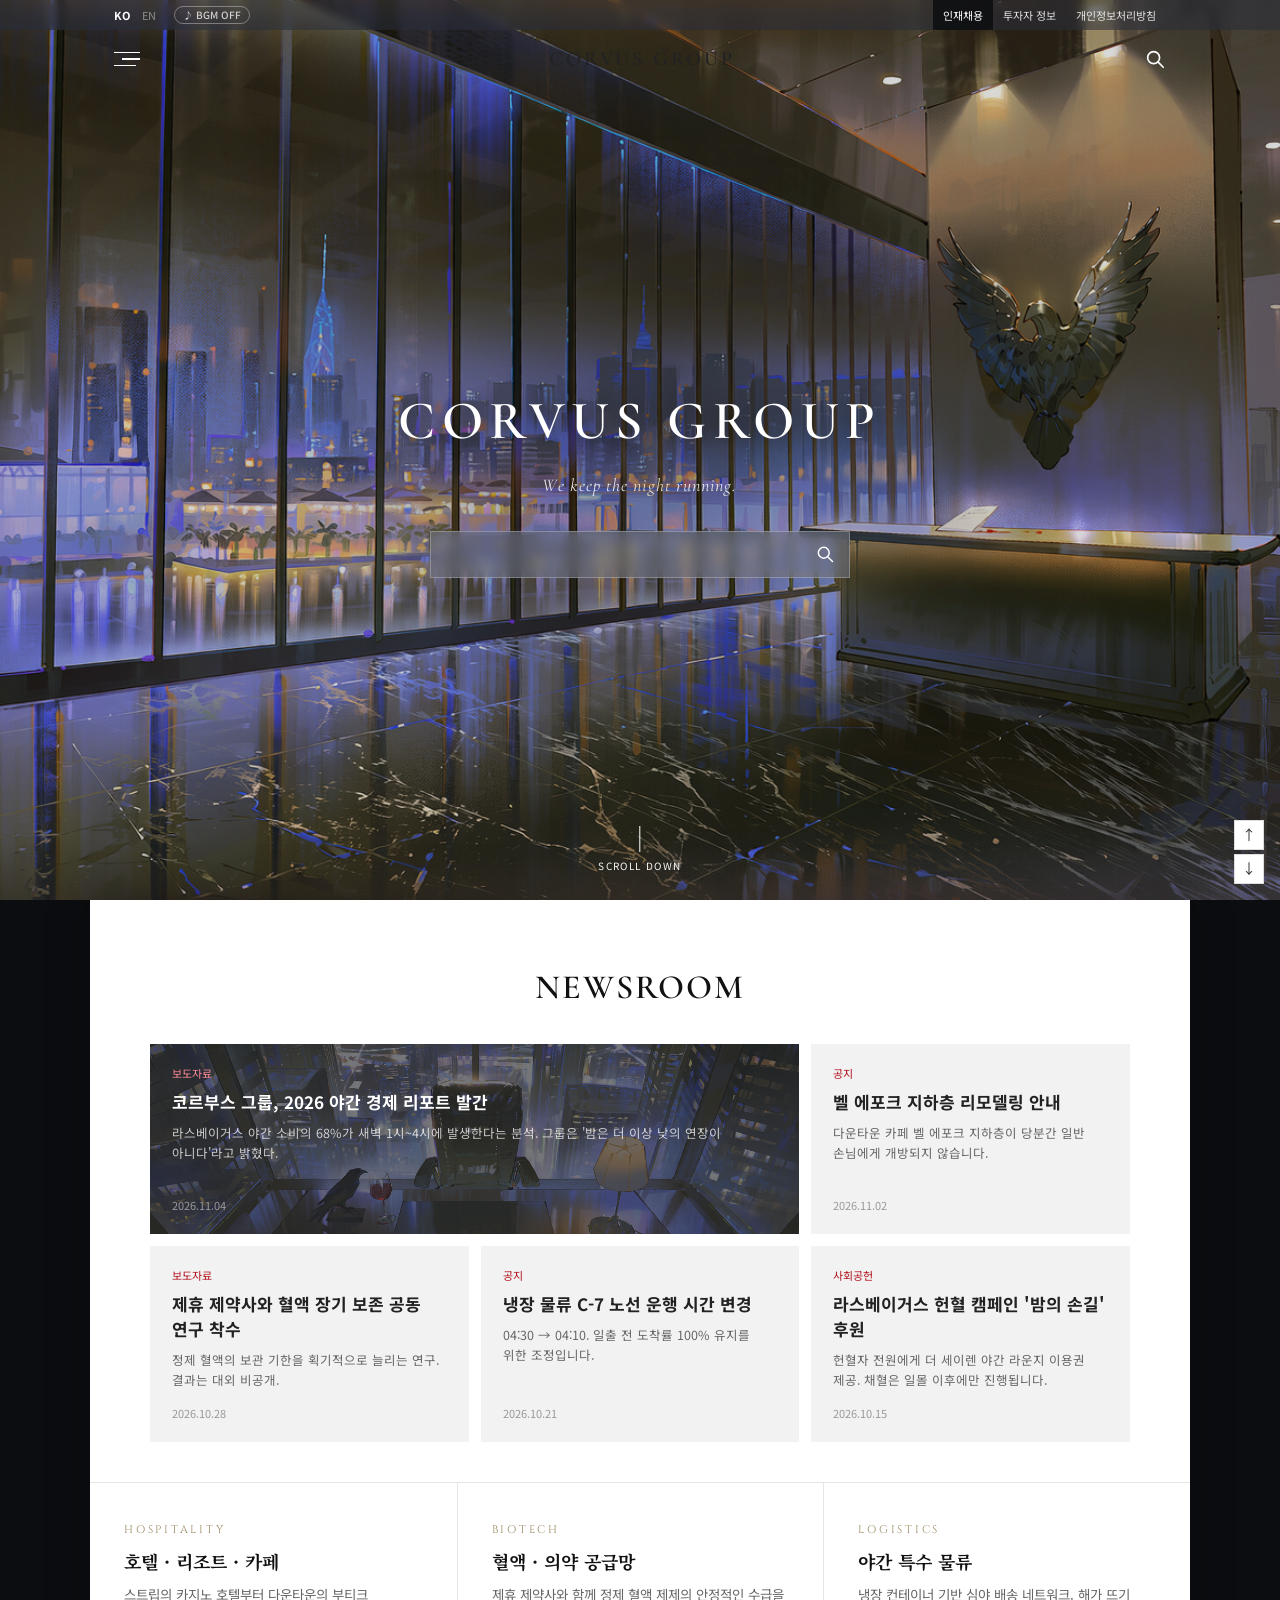
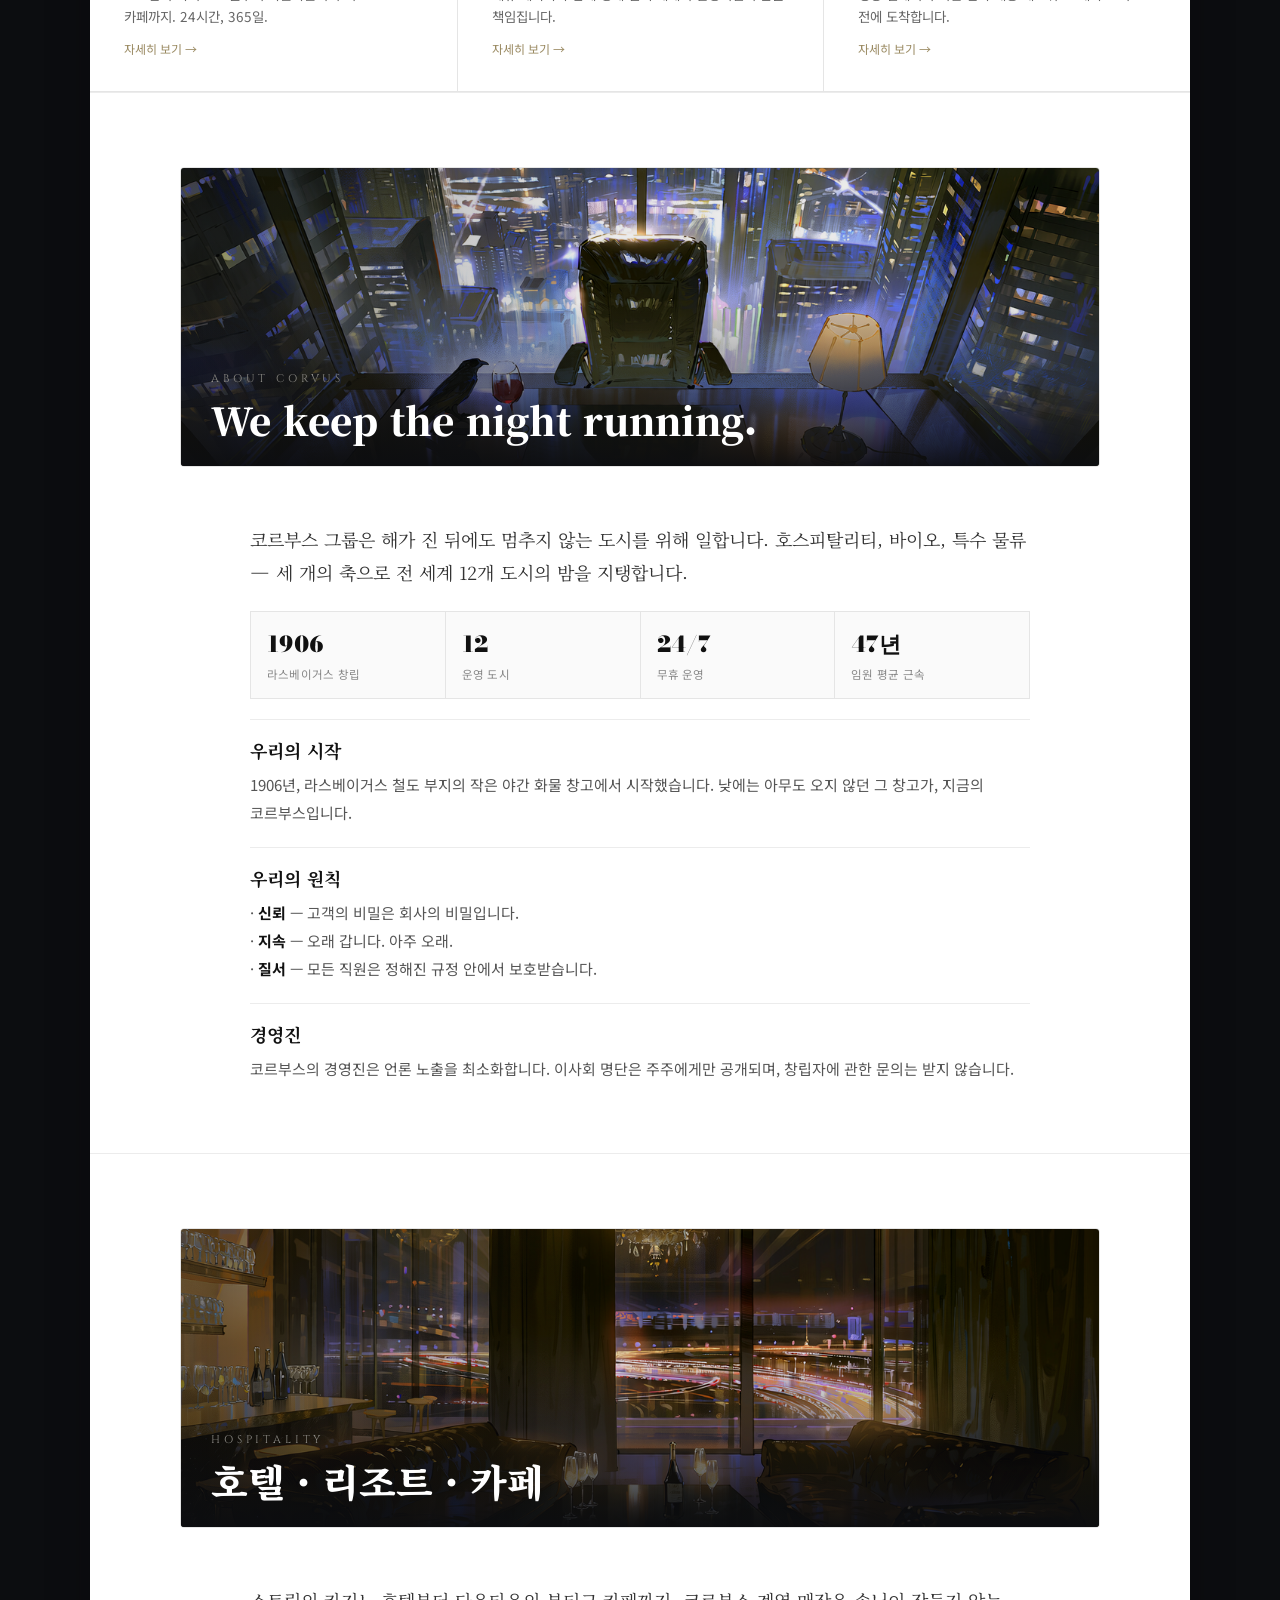
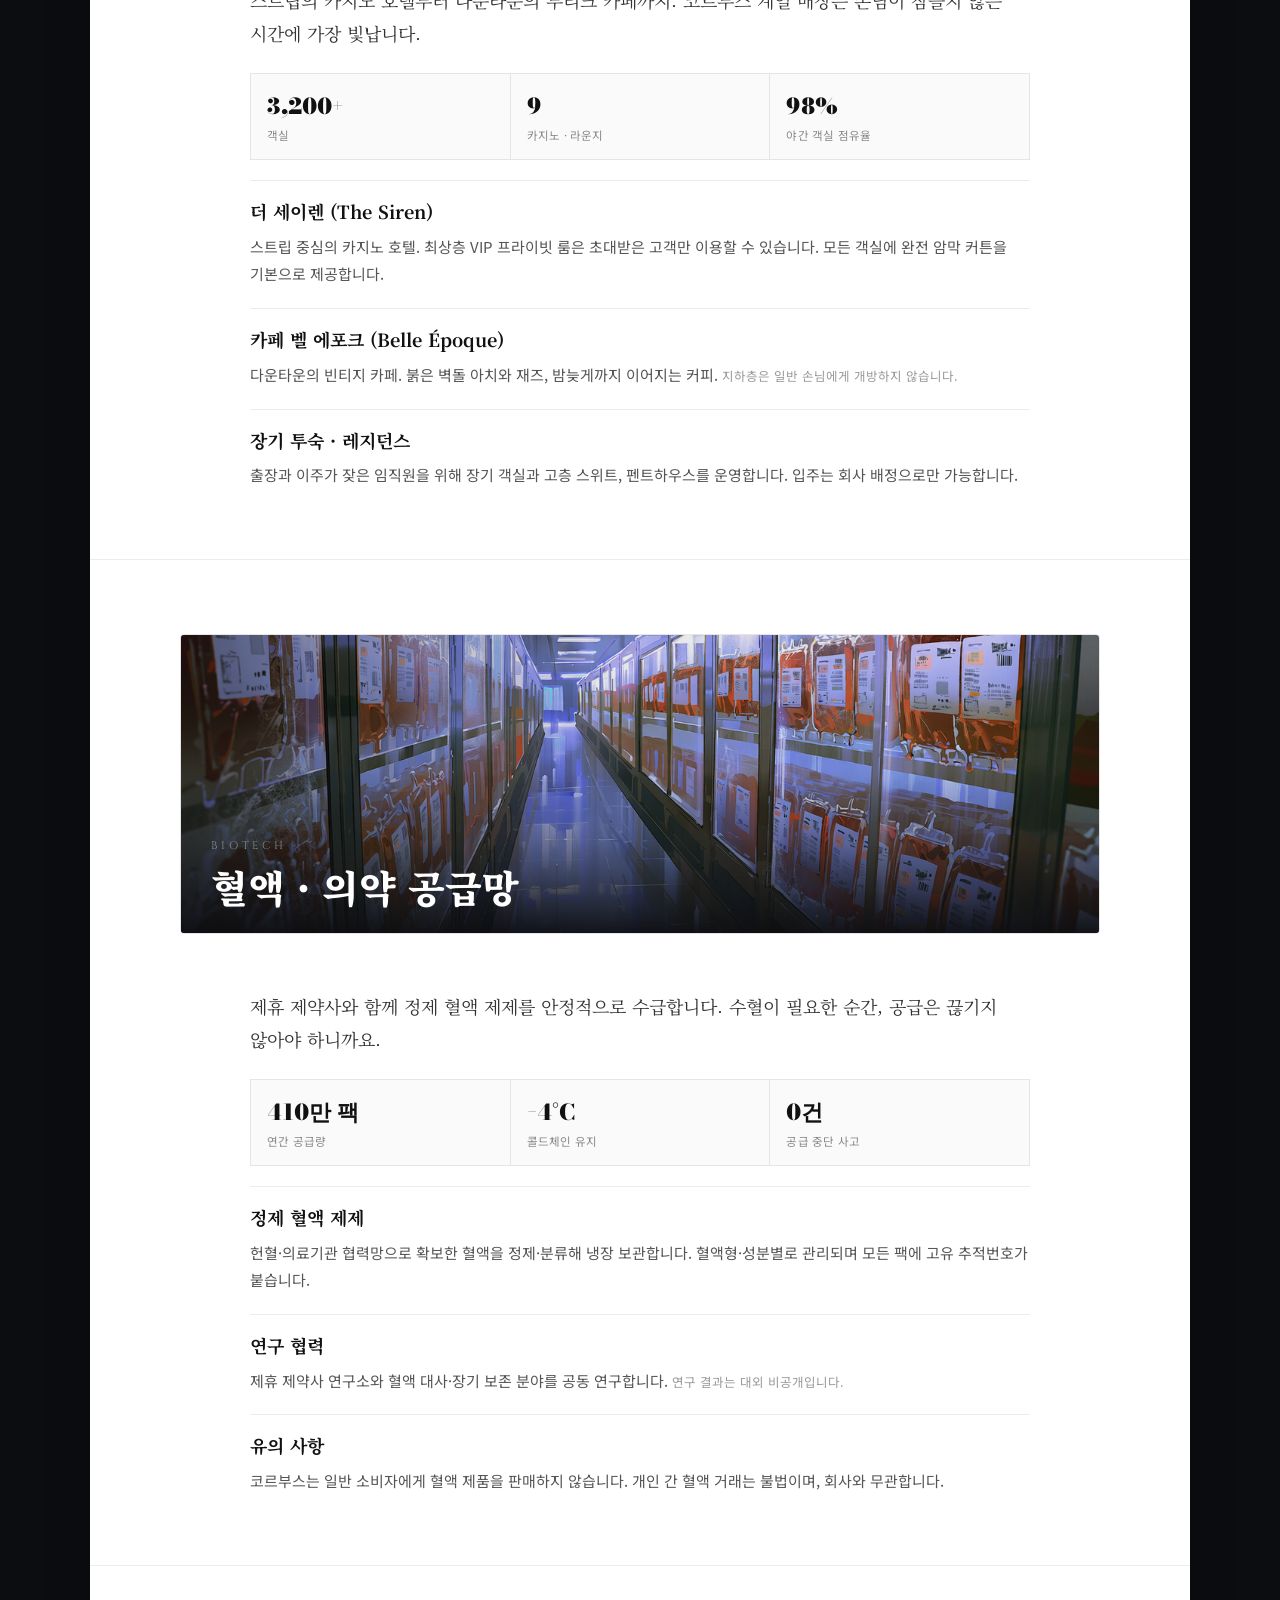
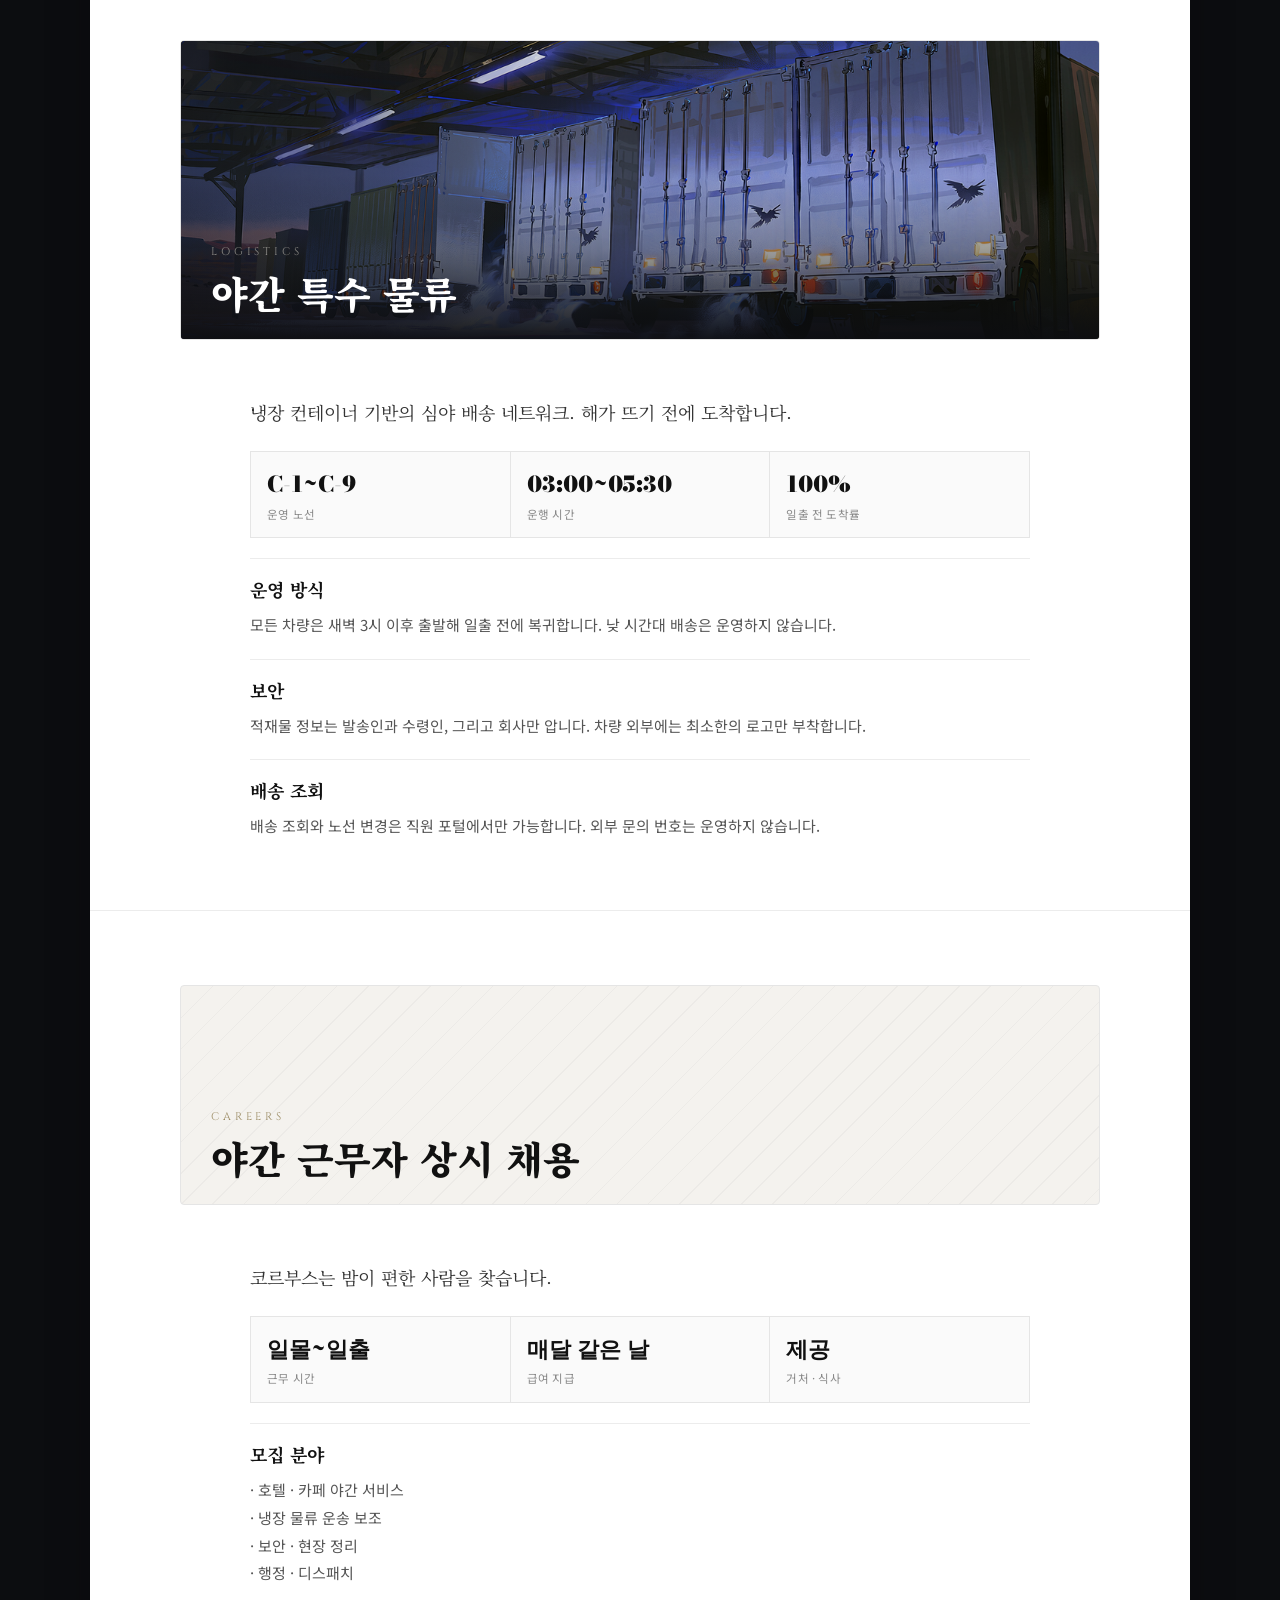
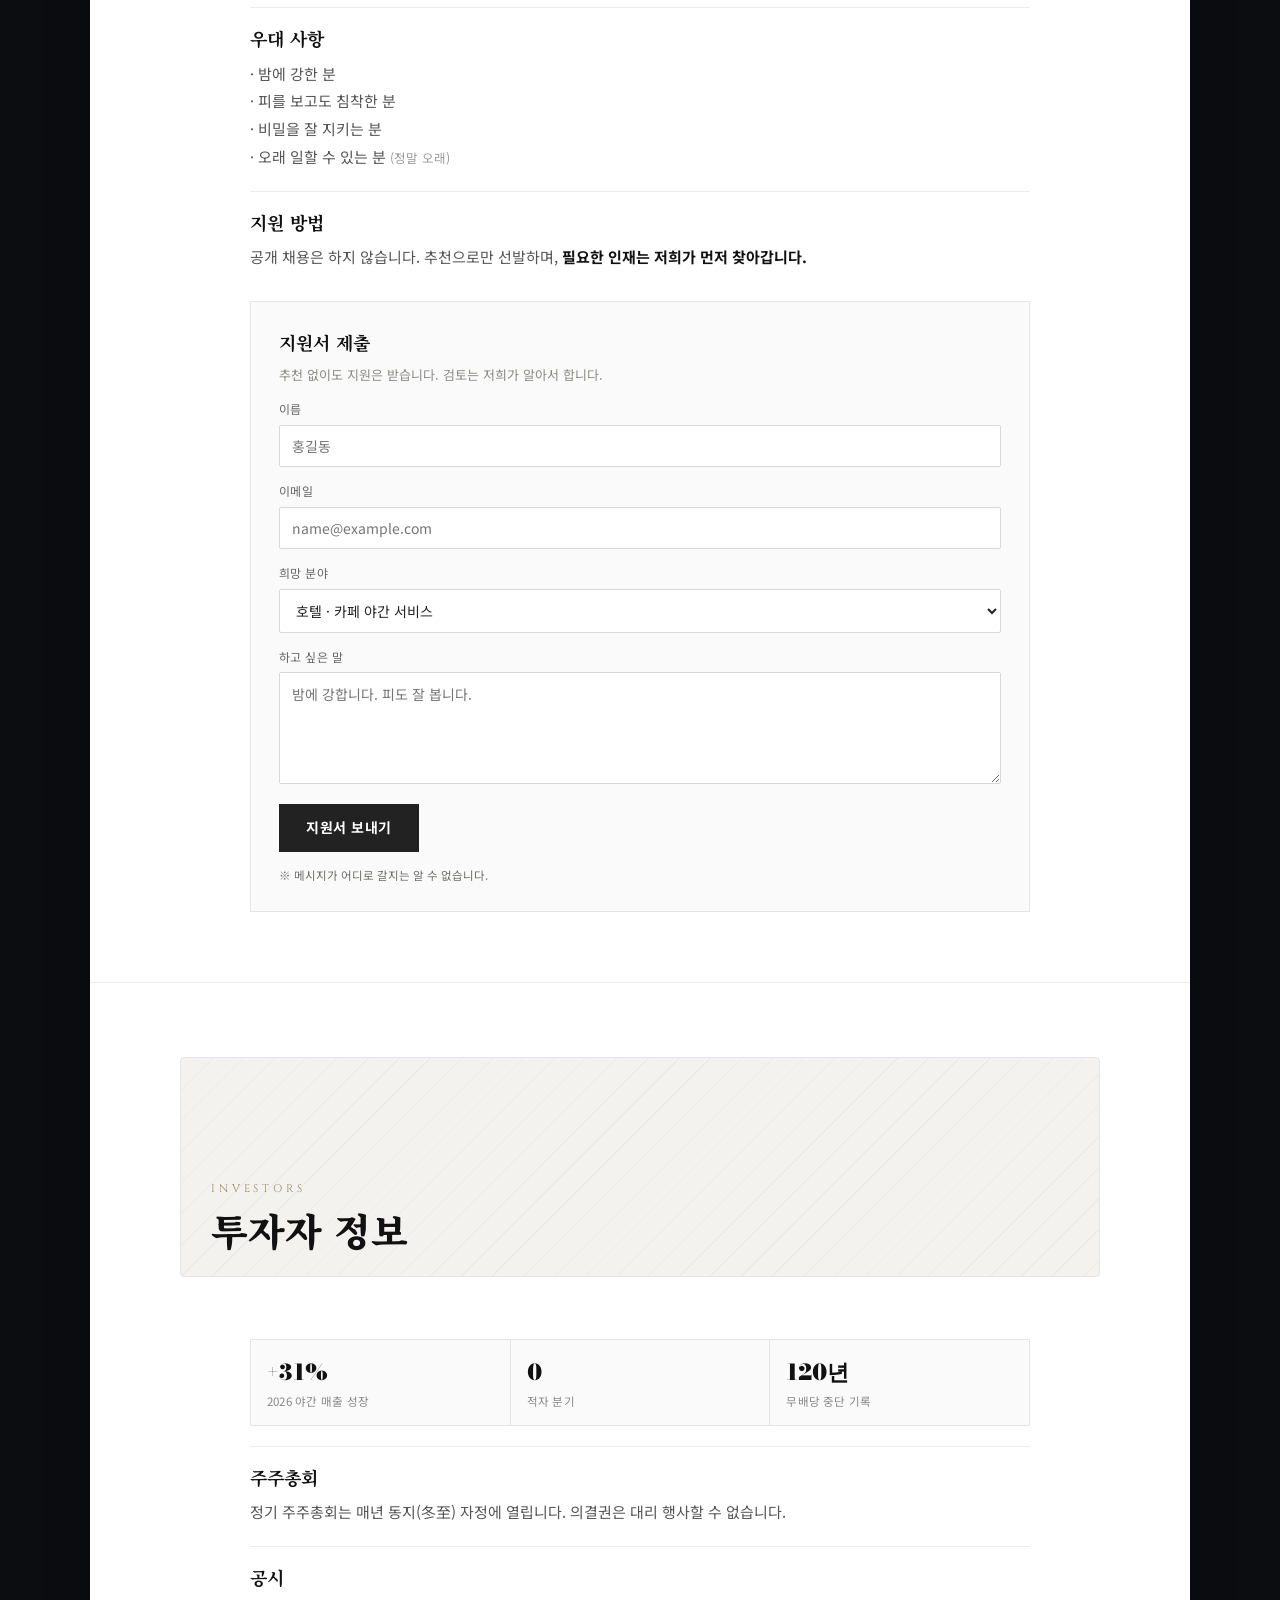
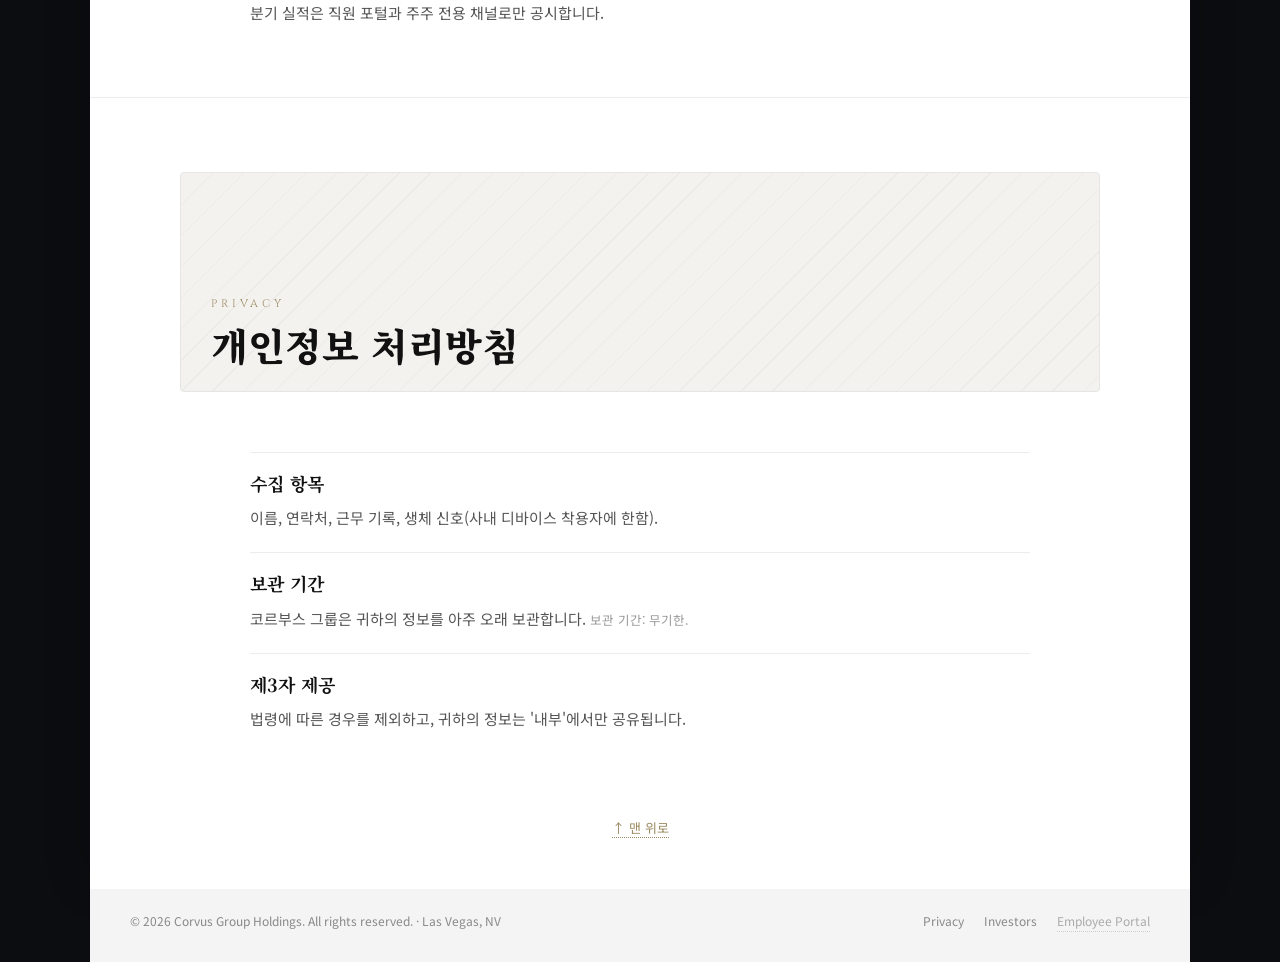
==== commit fb5604de: "info/web 언더럭스 구매 내역에 산 물건(개수 합산) 추가, 노이즈 필터 제보 주기적 추가 Co-Authored-By: Claude Opus 5.5 <noreply@anthr" ====
--- a/info/web/index.html
+++ b/info/web/index.html
@@ -253,7 +253,7 @@
       <p class="noise-head">크로니클 제보망 — 인간 쪽에서 새어 나온 이야기들. 노출 위험은 크로니클이 매깁니다.</p>
       <div id="noise"></div></div>
     <div class="uxtab" id="ux-intel">
-      <p class="noise-head">언더럭스에서 산 정보는 여기 보관됩니다. 이 보관함도 하우스가 열람할 수 있습니다.</p>
+      <p class="noise-head">언더럭스에서 산 정보와 물건은 여기 보관됩니다. 이 보관함도 하우스가 열람할 수 있습니다.</p>
       <div id="intelList"></div></div>
   </main>
 </section>
--- a/info/web/style.css
+++ b/info/web/style.css
@@ -624,3 +624,37 @@
   .kc-nc.big { grid-column: auto; }
   .kc-biz > div { border-left: 0; border-top: 1px solid #e5e5e5; padding: 24px 16px; }
 }
+
+/* 호감도 */
+.dev .mini.aff { margin-top: 6px; }
+.dev .mini.aff .b { background: rgba(255,120,140,.12); }
+.dev .mini.aff .b i { background: linear-gradient(90deg, #9aa3b8, #ff8a97); }
+.dev .mini.aff.t-warm .b i { background: linear-gradient(90deg, #e0a14a, #ff8a97); }
+.dev .mini.aff.t-close .b i, .dev .mini.aff.t-bond .b i { background: linear-gradient(90deg, #ff8a97, #ff2438); box-shadow: 0 0 6px rgba(255,36,56,.5); }
+.dev .aff-t { margin-top: 4px; font-size: 10.5px; color: var(--faint); text-align: right; }
+.dev .aff-t.t-warm { color: #e0a14a; } .dev .aff-t.t-close { color: #ff8a97; } .dev .aff-t.t-bond { color: #ff4d63; }
+.rel-bond { color: #ff4d63; border-color: rgba(255,36,56,.8); box-shadow: 0 0 10px rgba(255,36,56,.55); }
+
+/* 폰에서 포털 화면이 옆으로 삐져나가지 않게 — 그리드 칸이 내용 길이만큼 늘어나는 것 막기 */
+.pt-body { grid-template-columns: 200px minmax(0, 1fr); }
+.pt-main, .tab { min-width: 0; }
+.dev-grid { grid-template-columns: repeat(auto-fill, minmax(min(250px, 100%), 1fr)); }
+#portal, #ux { overflow-x: clip; }
+@media (max-width: 820px) { .pt-body { grid-template-columns: minmax(0, 1fr); } }
+
+/* 게시판 실시간 */
+.bd-live { display: flex; align-items: center; gap: 6px; margin-bottom: 12px; font-family: var(--mono); font-size: 11.5px; letter-spacing: 0; color: var(--faint); }
+.bd-live i { width: 7px; height: 7px; border-radius: 50%; background: #ff2438; box-shadow: 0 0 8px #ff2438; animation: blink 1.2s infinite; }
+.bd-live b { color: #fff; }
+.post .cm-typing { font-size: 12px; color: var(--faint); font-style: italic; animation: blink 1s infinite; }
+.post .cm-typing b, .post .cm-new b { font-family: var(--mono); font-weight: 500; color: var(--purple); margin-right: 6px; font-style: normal; }
+.post .cm-new { animation: cmIn .5s ease-out; }
+.post .cm-new small { margin-left: 8px; font-family: var(--mono); font-size: 10px; color: #ff6b7d; }
+@keyframes cmIn { from { opacity: 0; transform: translateY(6px); background: rgba(176,108,255,.18); } to { opacity: 1; transform: none; background: transparent; } }
+.post .lk.pop { animation: lkPop .45s; }
+@keyframes lkPop { 40% { transform: scale(1.18); background: rgba(255,61,82,.25); } }
+
+/* 구매 내역 · 물건 */
+.post.goods h4 { display: flex; align-items: baseline; gap: 8px; }
+.post .cnt { font-style: normal; margin-left: auto; font-family: var(--mono); font-size: 13px; color: var(--gold-hi); }
+.post.goods .cat { color: var(--purple); }
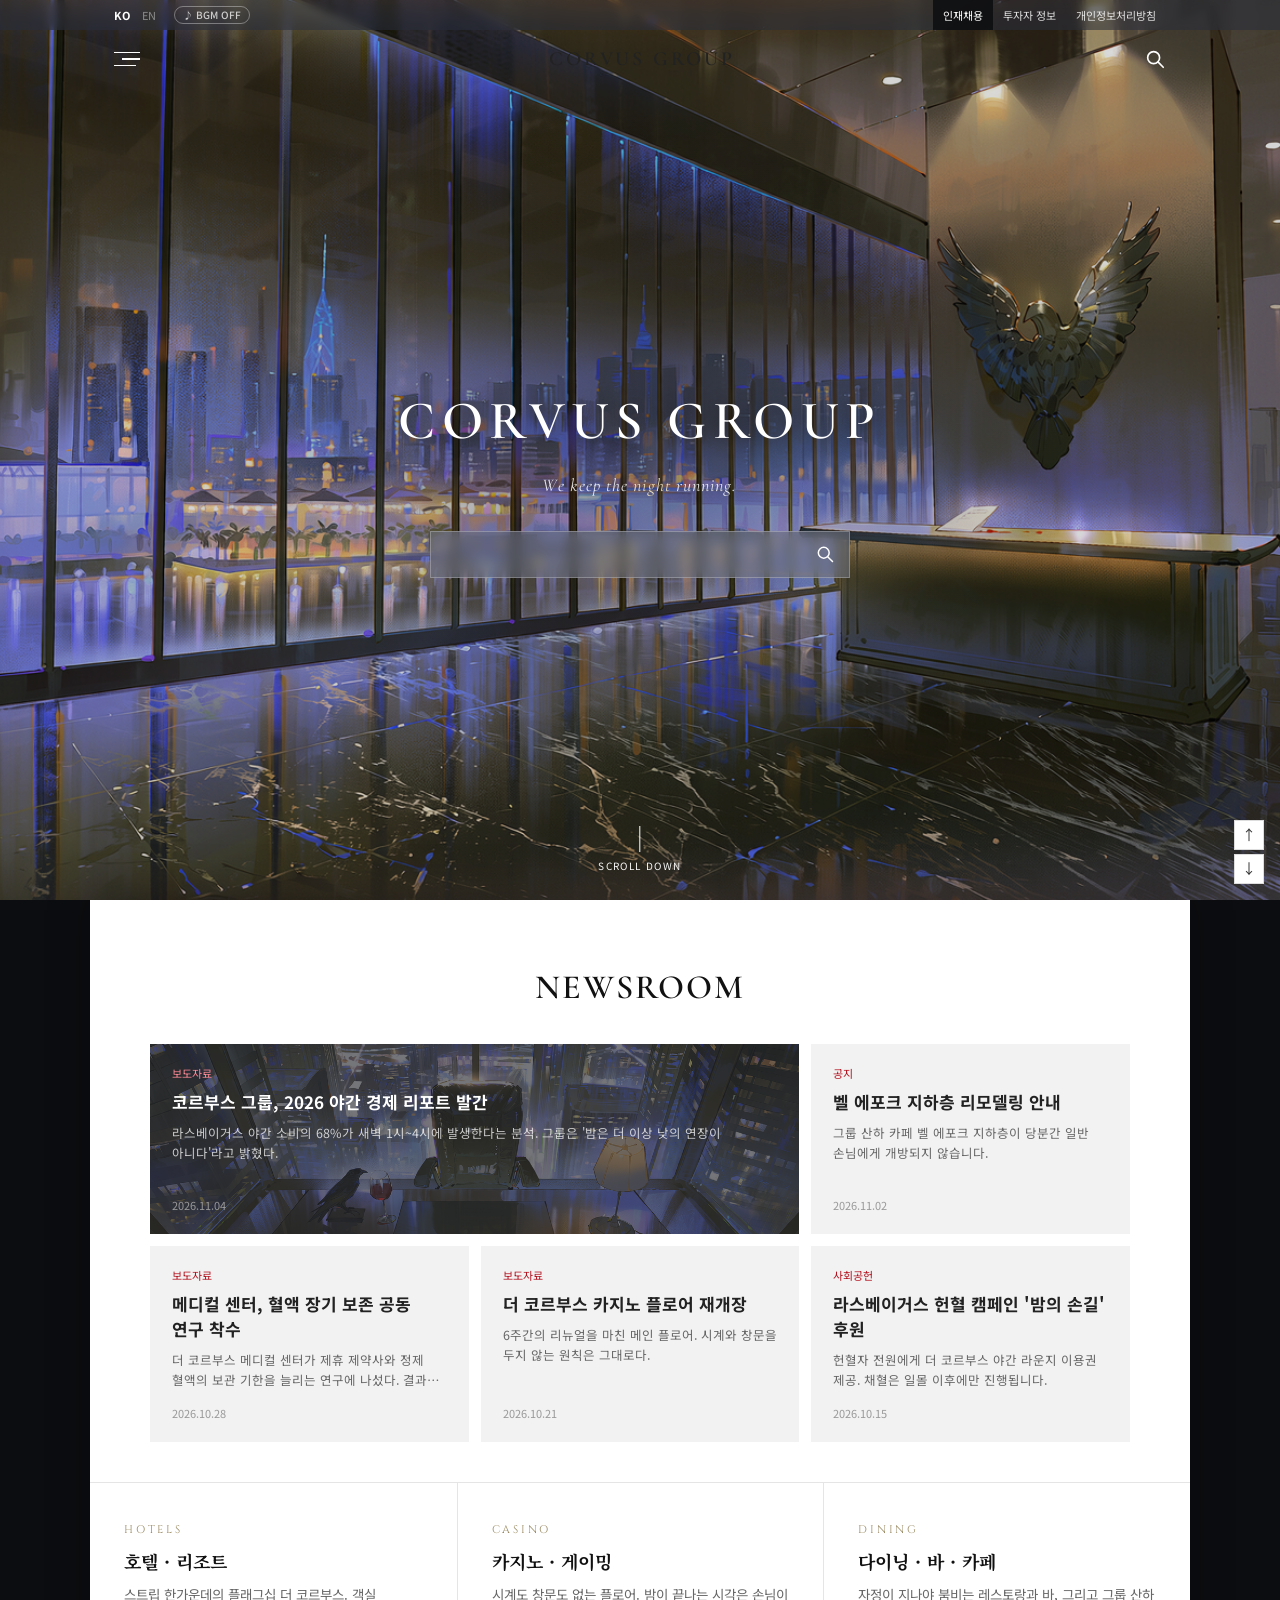
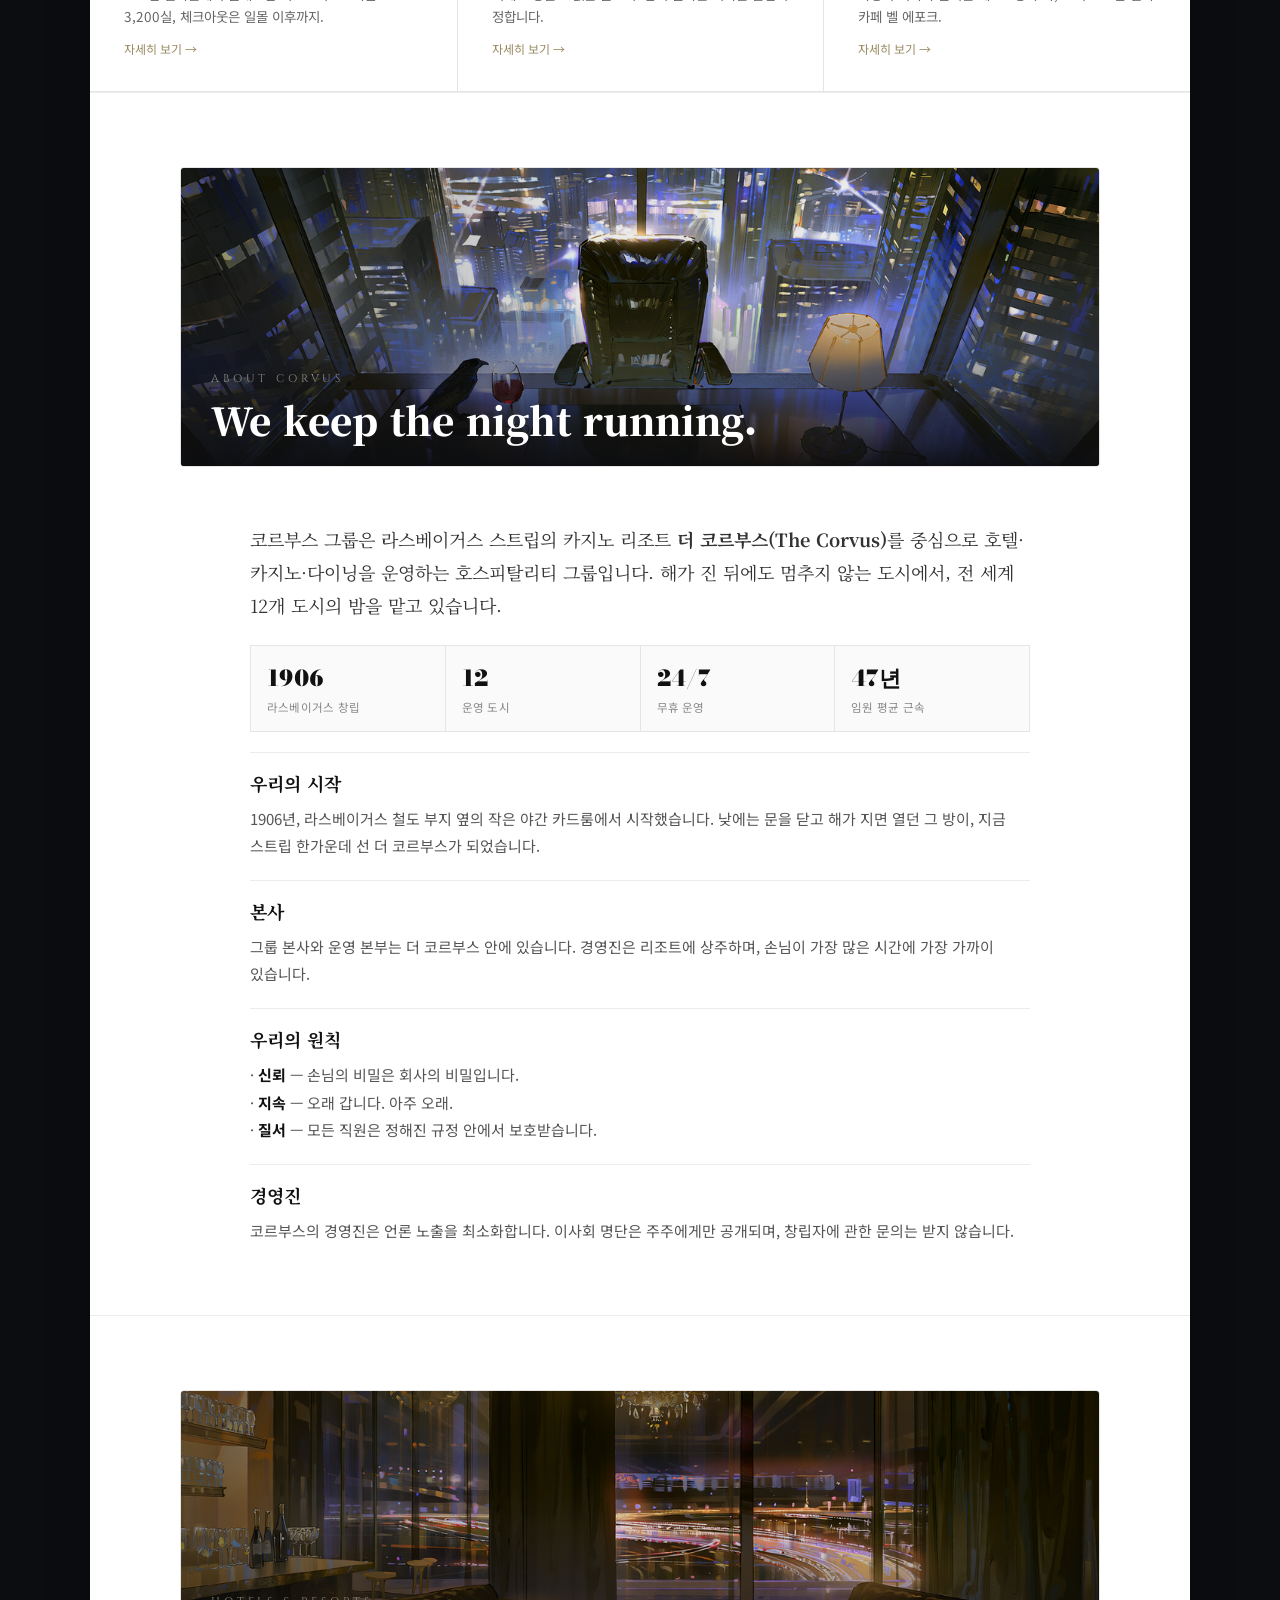
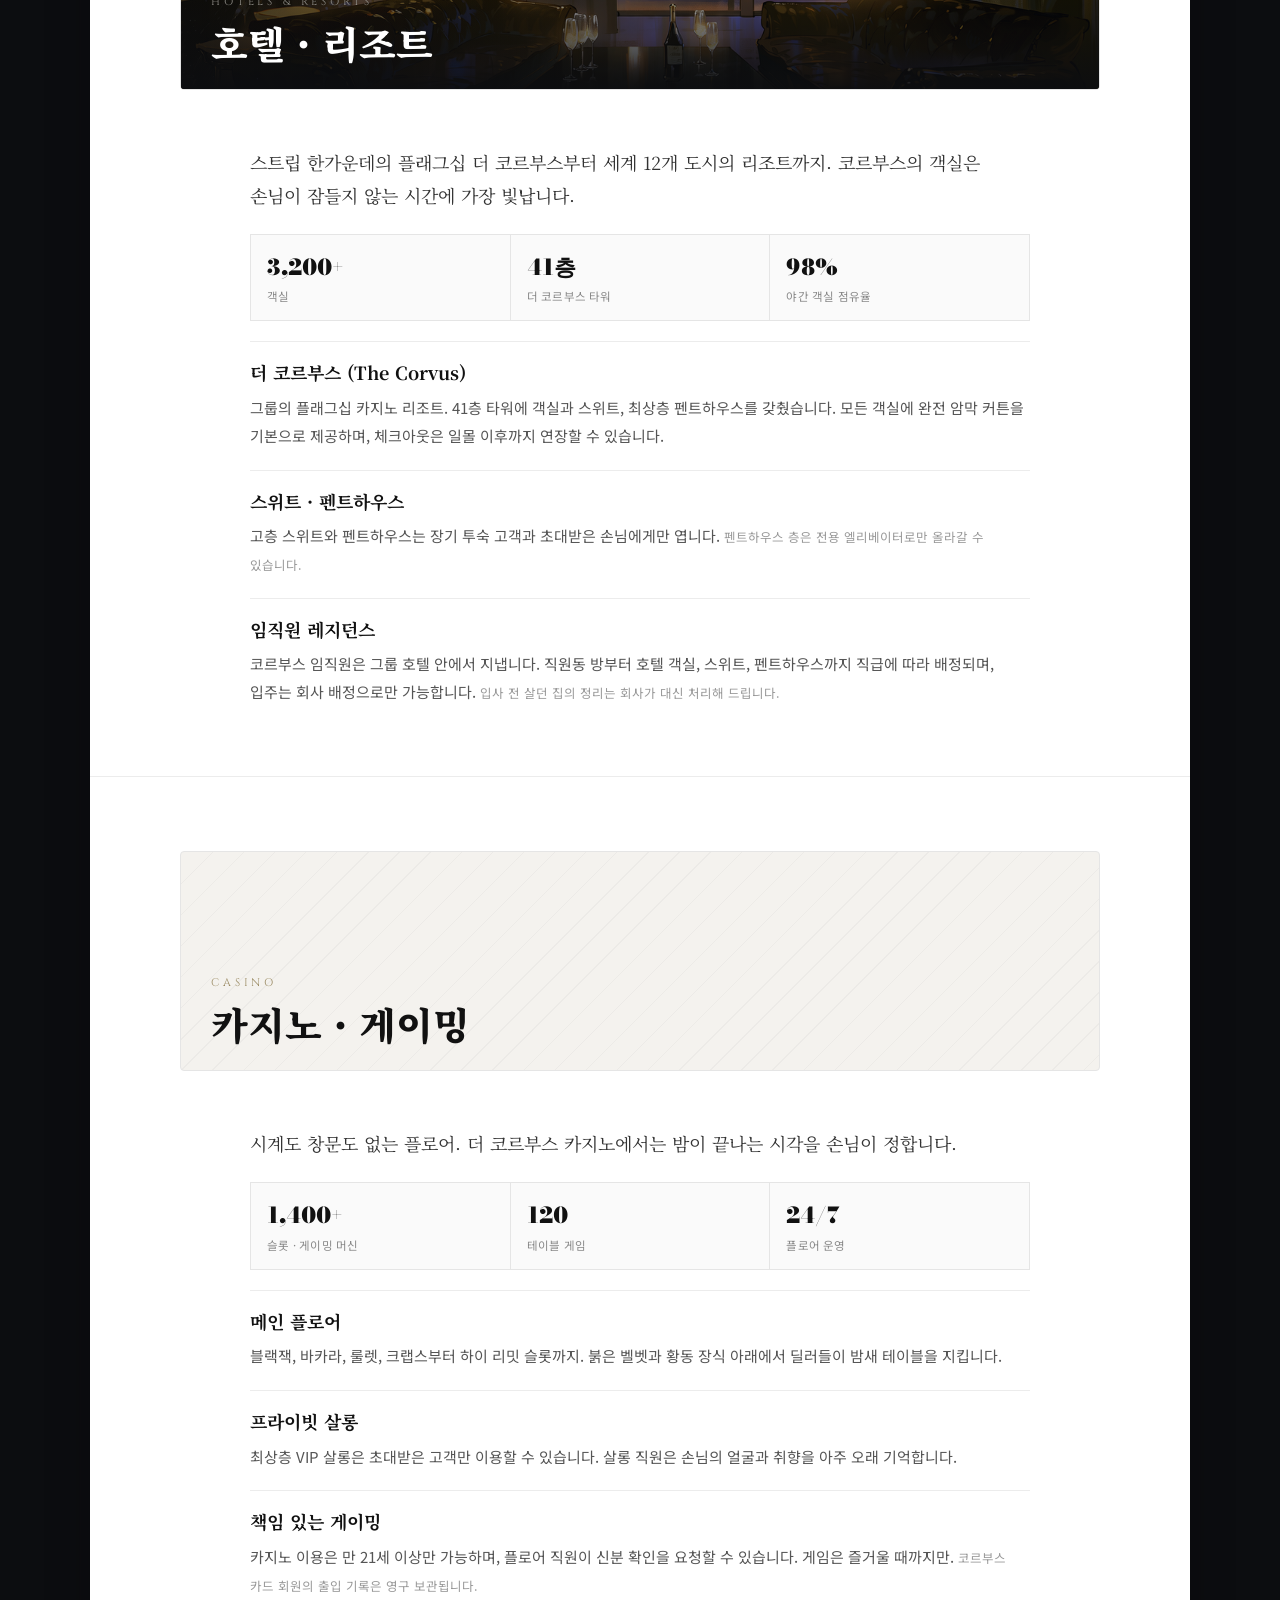
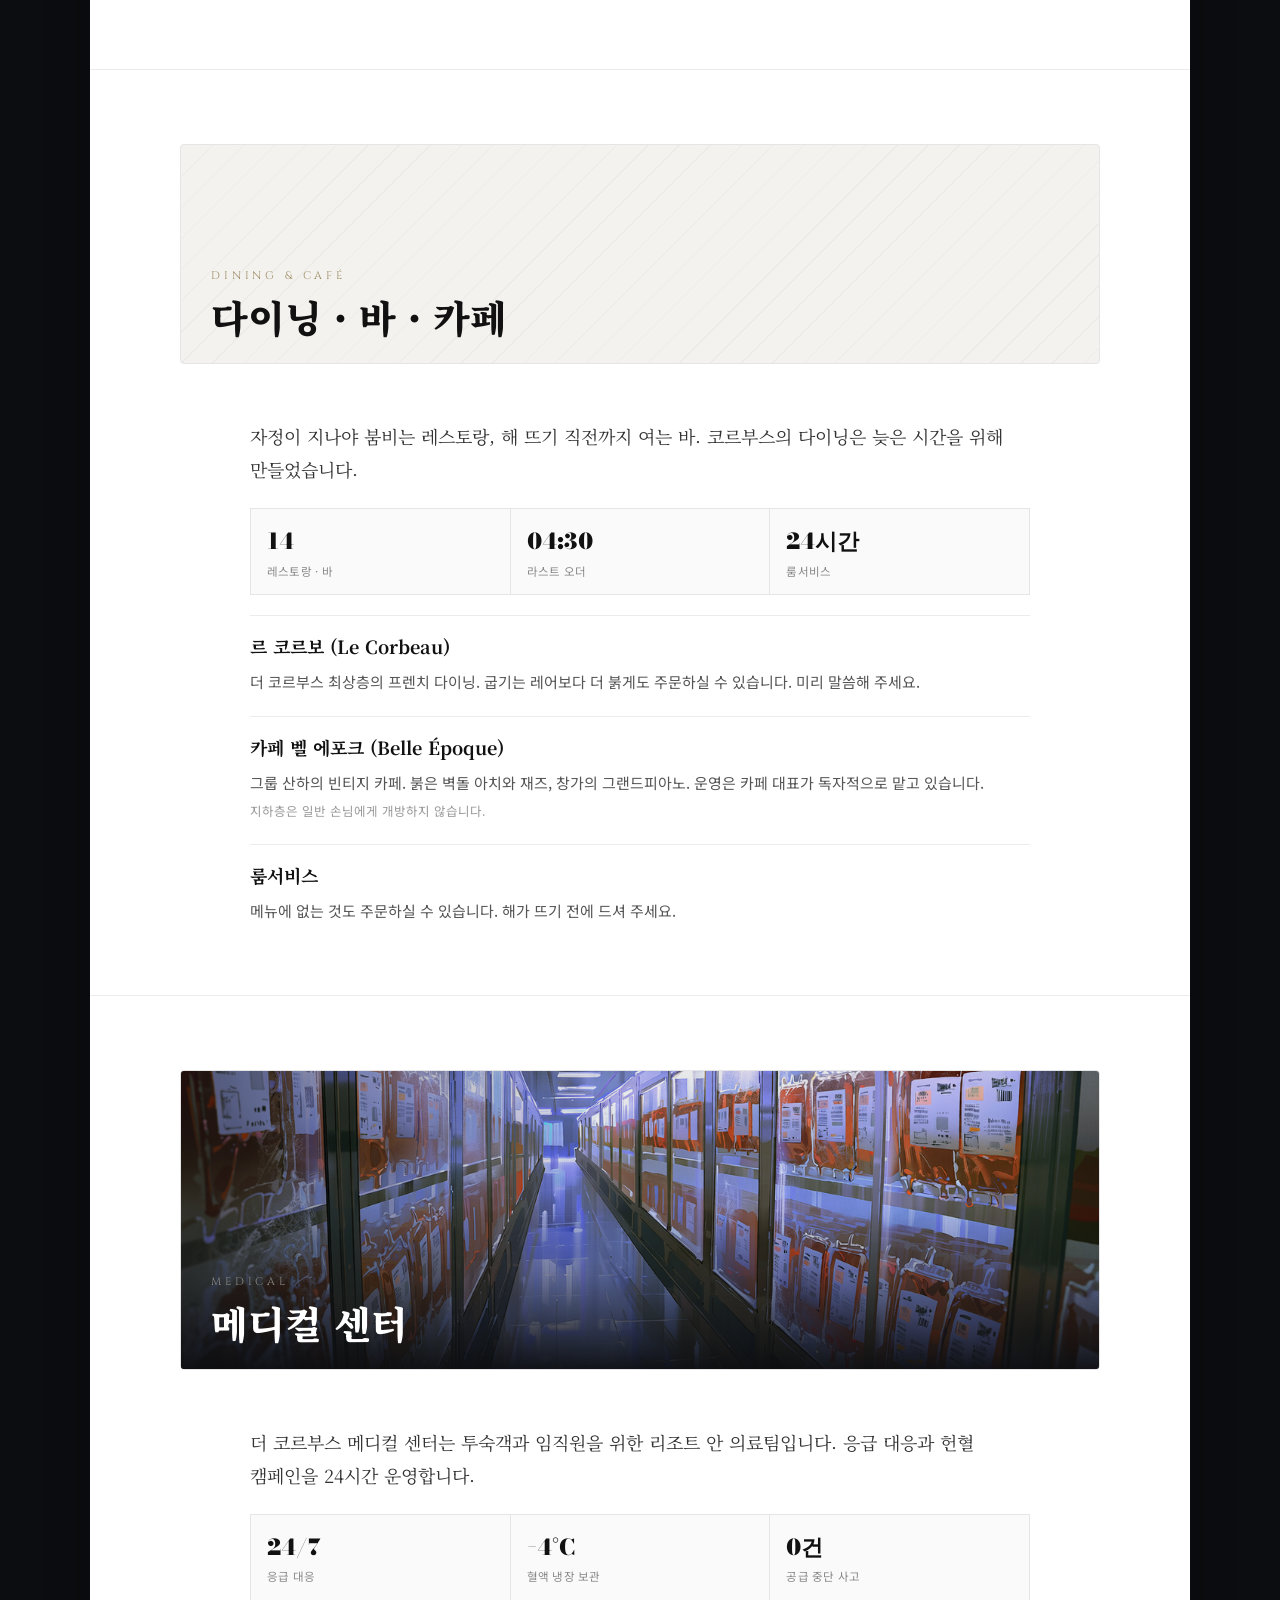
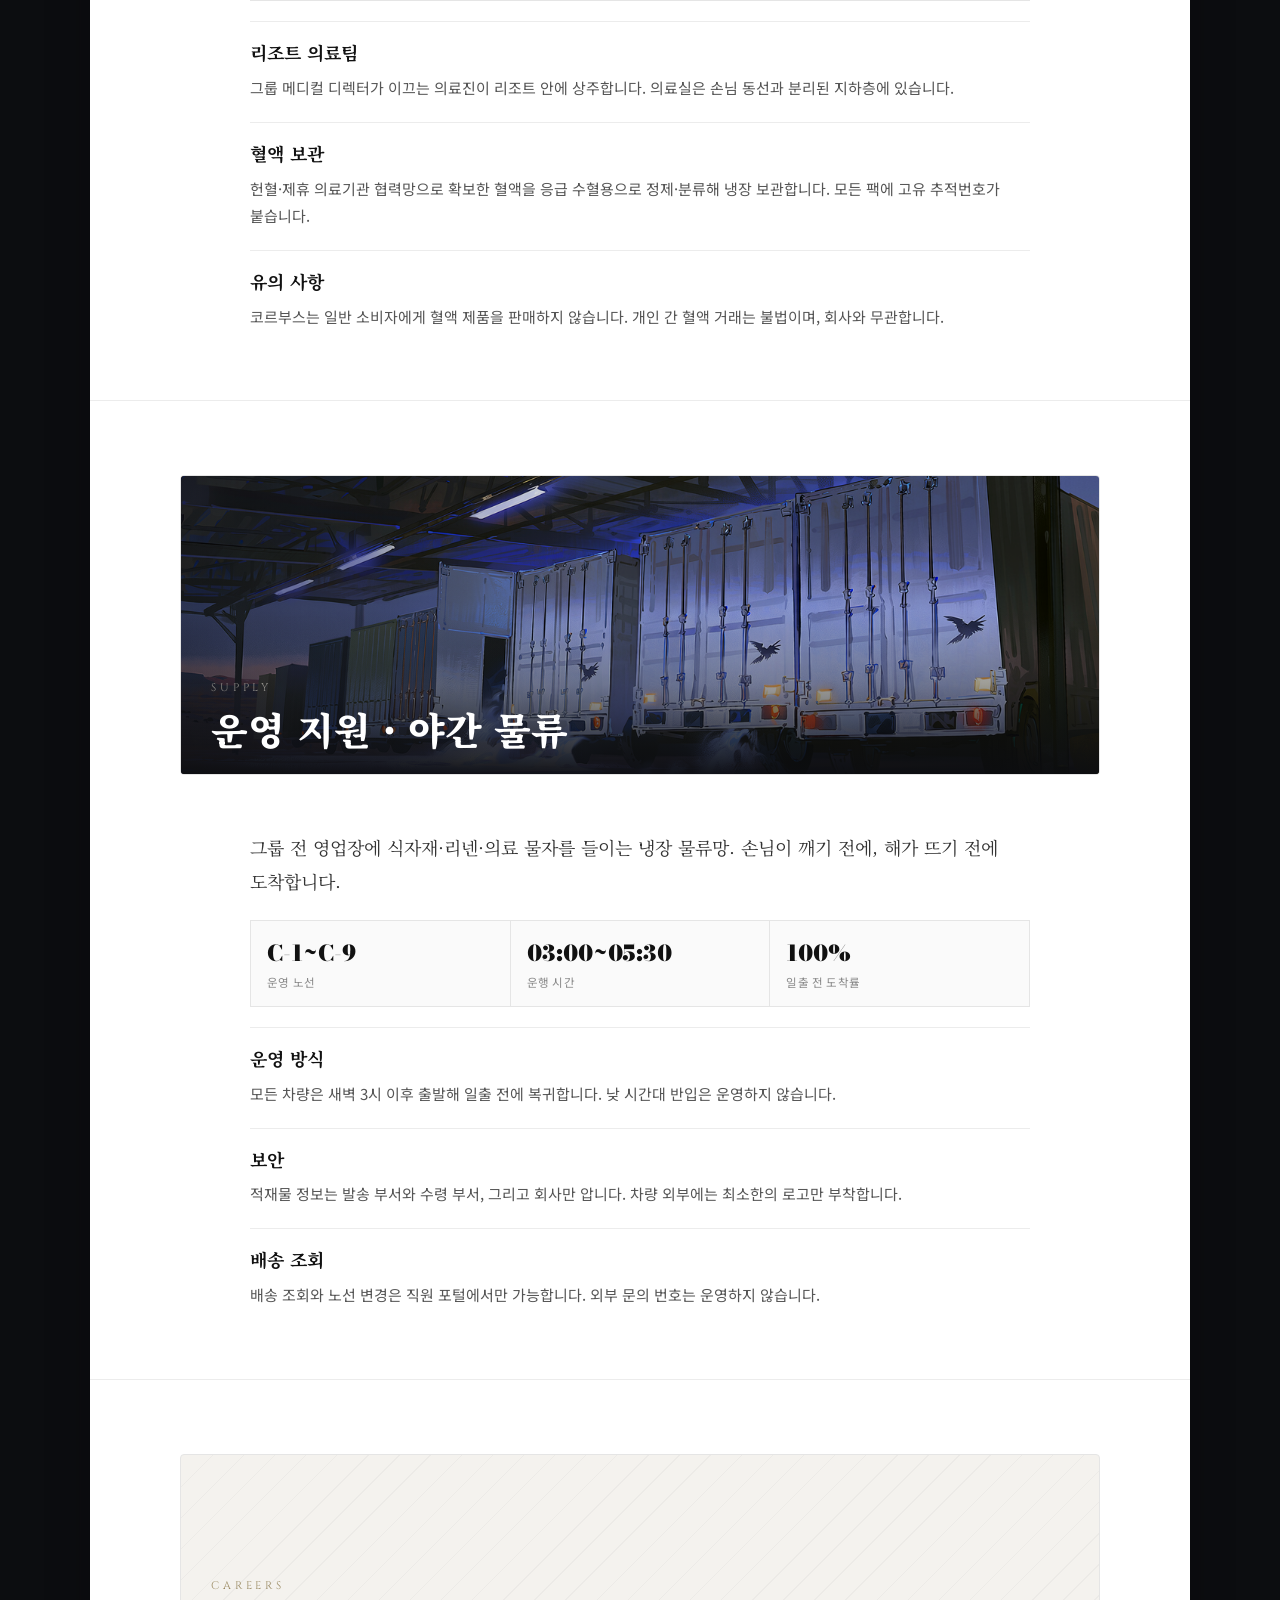
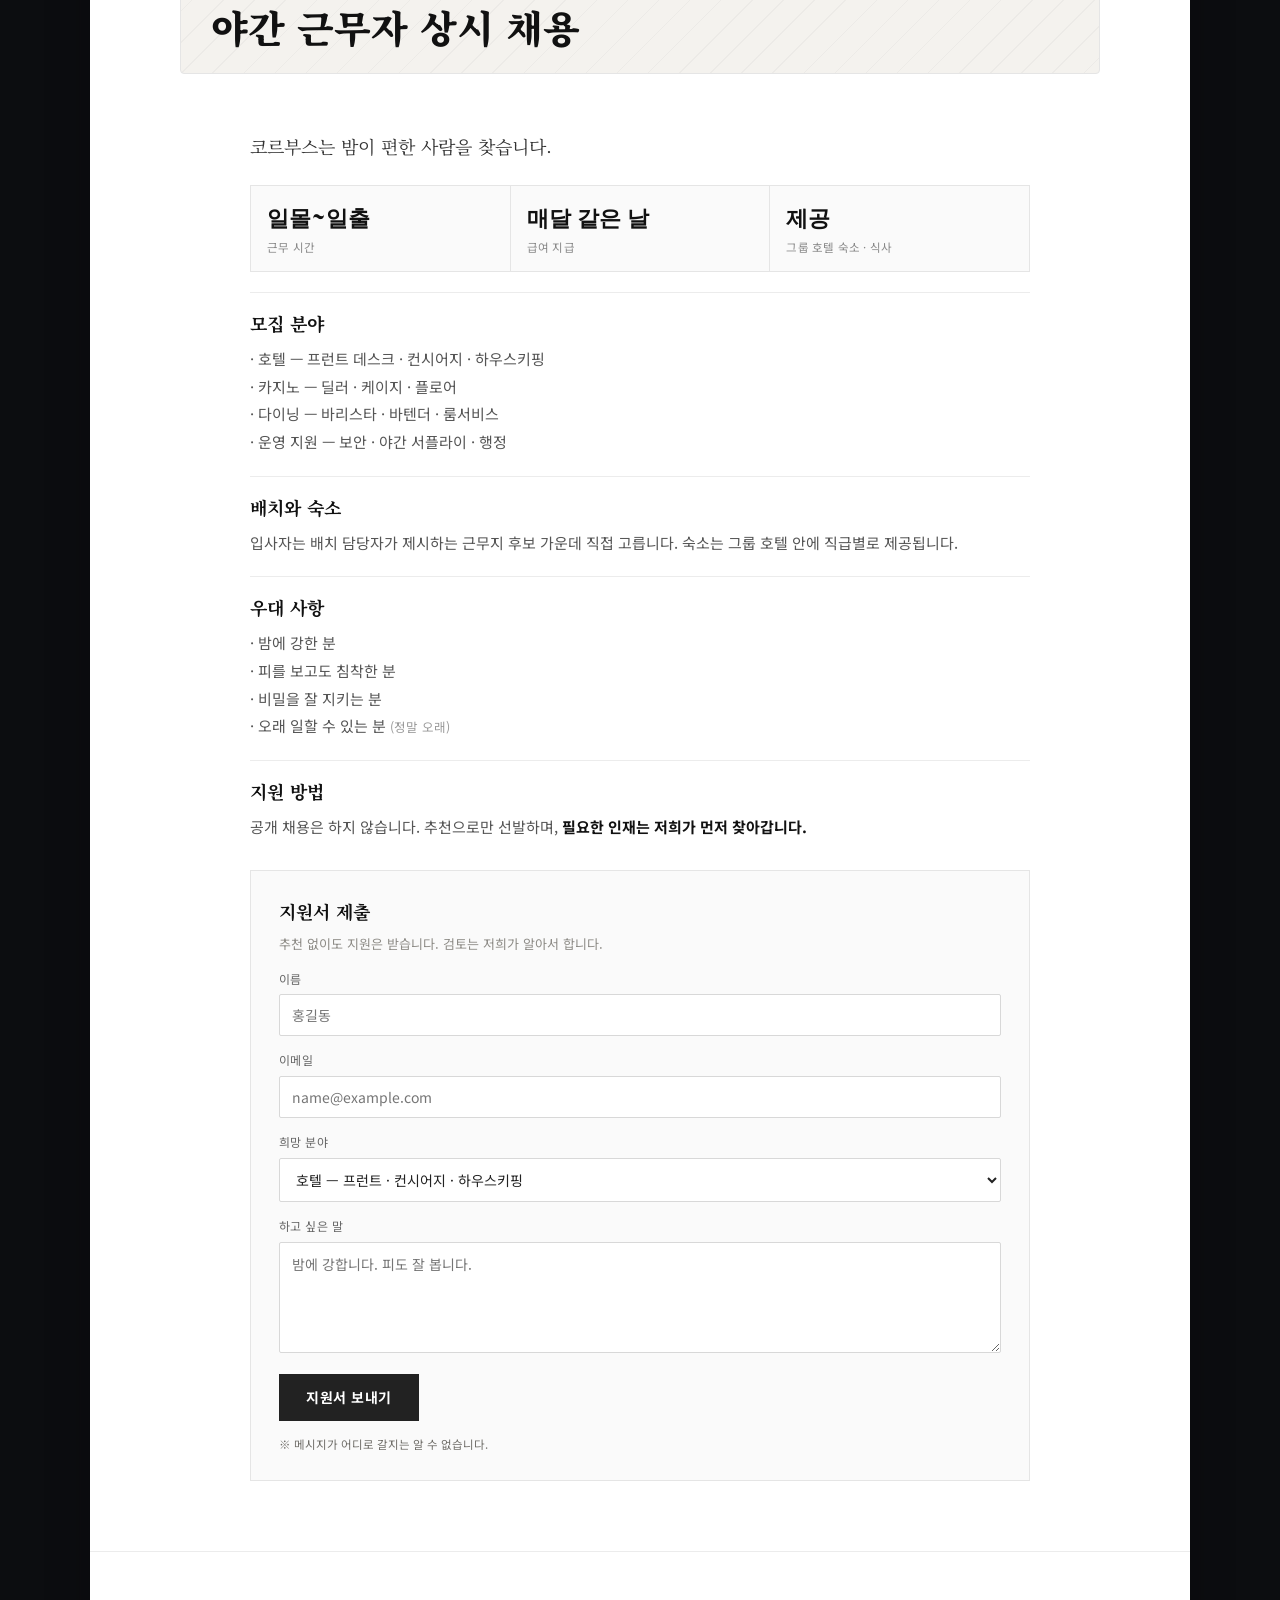
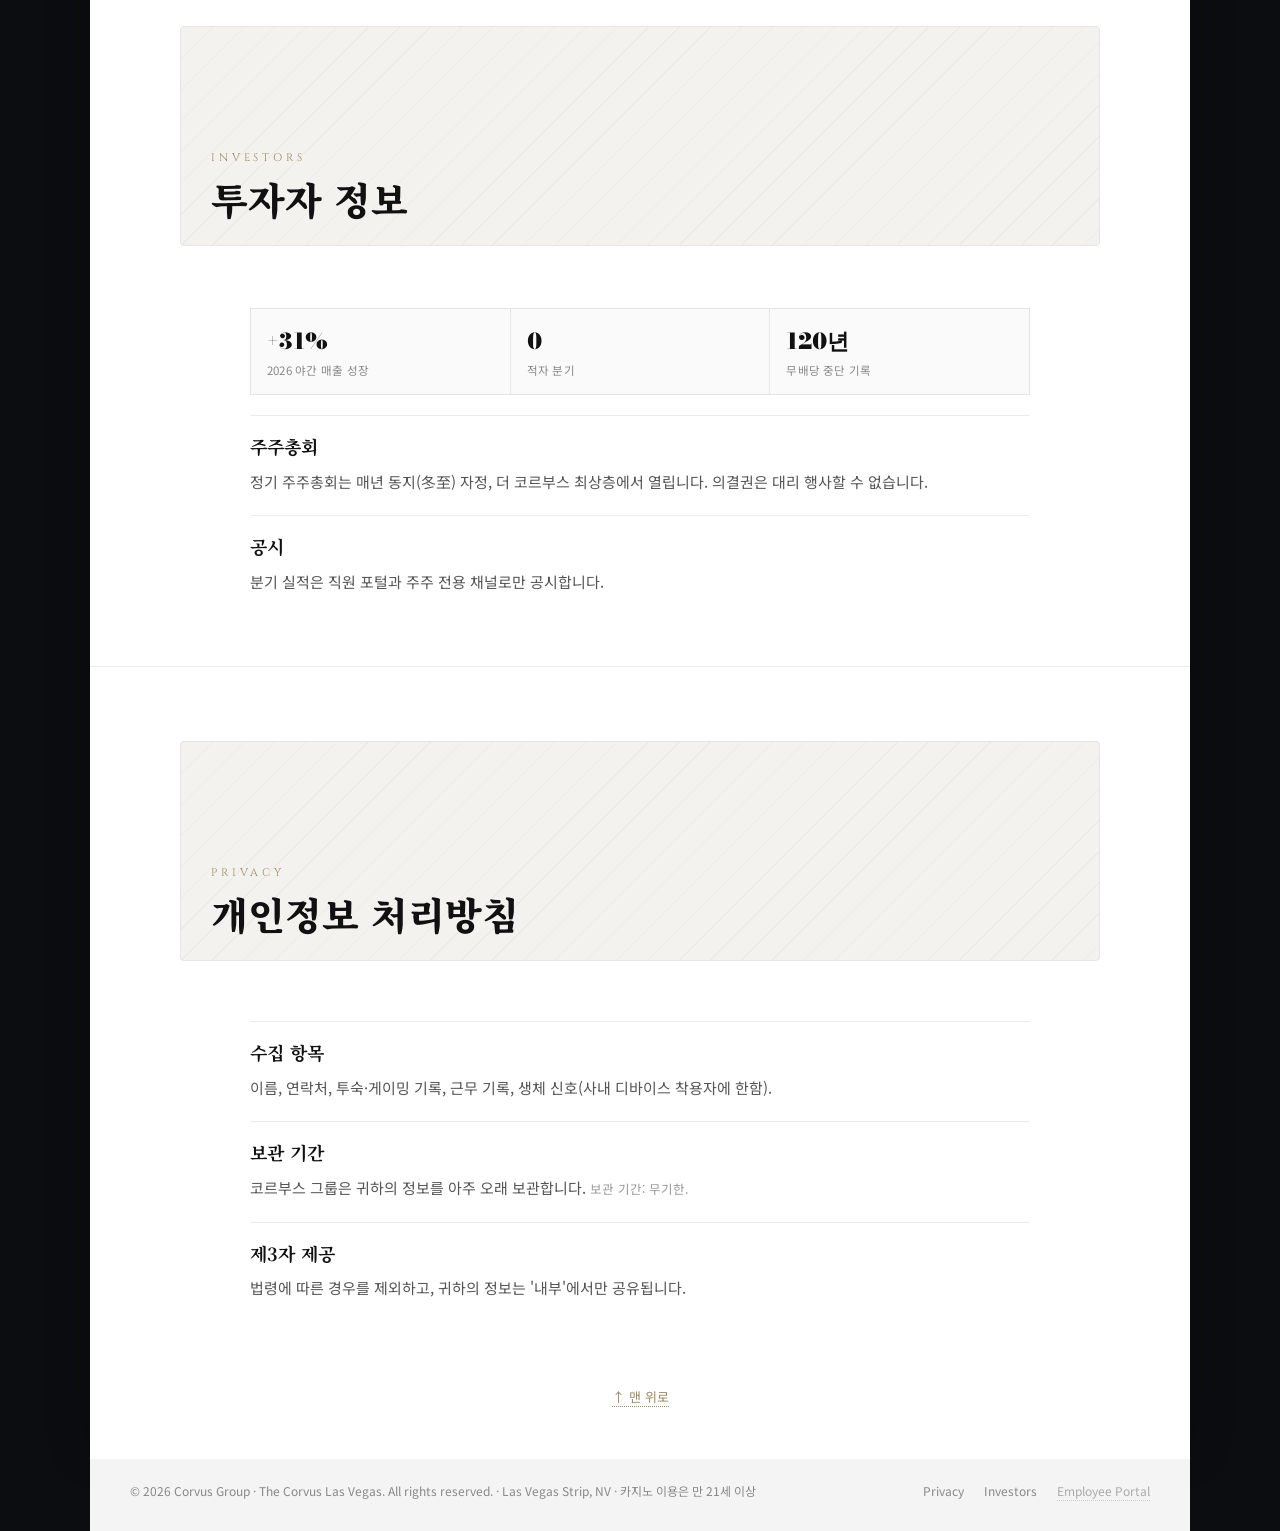
==== commit da835a4b: "Corvus Group을 카지노&호텔 운영 그룹으로 개편 (인포·홈페이지) - 인포 v5: THE HOUSE 소개·하우스의 일상·보안 문구 수정, 이미지 재렌더 - 홈페이지: 공개" ====
--- a/info/web/index.html
+++ b/info/web/index.html
@@ -3,7 +3,7 @@
 <head>
 <meta charset="utf-8">
 <meta name="viewport" content="width=device-width, initial-scale=1">
-<title>Corvus Group</title>
+<title>Corvus Group | The Corvus Las Vegas</title>
 <link rel="preconnect" href="https://fonts.googleapis.com">
 <link rel="preconnect" href="https://fonts.gstatic.com" crossorigin>
 <link href="https://fonts.googleapis.com/css2?family=JetBrains+Mono:wght@400;500;700&family=Noto+Sans+KR:wght@300;400;500;700;900&family=Noto+Serif+KR:wght@400;700;900&family=Bodoni+Moda:ital,opsz,wght@0,6..96,700;0,6..96,900;1,6..96,700&family=Cinzel:wght@500;700&family=Cormorant+Garamond:wght@500;600&display=swap" rel="stylesheet">
@@ -48,16 +48,16 @@
       <div class="kc-grid" id="kcNews"></div>
     </section>
     <div class="kc-biz">
-      <div data-page="hospitality"><small>HOSPITALITY</small><h3>호텔 · 리조트 · 카페</h3><p>스트립의 카지노 호텔부터 다운타운의 부티크 카페까지. 24시간, 365일.</p><span class="more">자세히 보기 →</span></div>
-      <div data-page="biotech"><small>BIOTECH</small><h3>혈액 · 의약 공급망</h3><p>제휴 제약사와 함께 정제 혈액 제제의 안정적인 수급을 책임집니다.</p><span class="more">자세히 보기 →</span></div>
-      <div data-page="logistics"><small>LOGISTICS</small><h3>야간 특수 물류</h3><p>냉장 컨테이너 기반 심야 배송 네트워크. 해가 뜨기 전에 도착합니다.</p><span class="more">자세히 보기 →</span></div>
+      <div data-page="hotels"><small>HOTELS</small><h3>호텔 · 리조트</h3><p>스트립 한가운데의 플래그십 더 코르부스. 객실 3,200실, 체크아웃은 일몰 이후까지.</p><span class="more">자세히 보기 →</span></div>
+      <div data-page="casino"><small>CASINO</small><h3>카지노 · 게이밍</h3><p>시계도 창문도 없는 플로어. 밤이 끝나는 시각은 손님이 정합니다.</p><span class="more">자세히 보기 →</span></div>
+      <div data-page="dining"><small>DINING</small><h3>다이닝 · 바 · 카페</h3><p>자정이 지나야 붐비는 레스토랑과 바, 그리고 그룹 산하 카페 벨 에포크.</p><span class="more">자세히 보기 →</span></div>
     </div>
     <!-- 회사 소개 섹션들 (스크립트가 채움) -->
     <article class="fr-page" id="corpPage"></article>
   </main>
 
   <footer class="fr-foot">
-    <span>© 2026 Corvus Group Holdings. All rights reserved. · Las Vegas, NV</span>
+    <span>© 2026 Corvus Group · The Corvus Las Vegas. All rights reserved. · Las Vegas Strip, NV · 카지노 이용은 만 21세 이상</span>
     <span class="fr-links"><a data-page="privacy">Privacy</a><a data-page="investors">Investors</a><a id="toGate" class="emp">Employee Portal</a></span>
   </footer>
 
@@ -68,9 +68,11 @@
     <div class="kc-dlogo">CORVUS GROUP</div>
     <ul>
       <li><a data-page="about">회사 소개<small>About</small></a></li>
-      <li><a data-page="hospitality">호스피탈리티<small>Hospitality</small></a></li>
-      <li><a data-page="biotech">바이오<small>Biotech</small></a></li>
-      <li><a data-page="logistics">특수 물류<small>Logistics</small></a></li>
+      <li><a data-page="hotels">호텔 · 리조트<small>Hotels</small></a></li>
+      <li><a data-page="casino">카지노<small>Casino</small></a></li>
+      <li><a data-page="dining">다이닝<small>Dining</small></a></li>
+      <li><a data-page="medical">메디컬 센터<small>Medical</small></a></li>
+      <li><a data-page="supply">운영 지원<small>Supply</small></a></li>
       <li><a data-page="careers">인재채용<small>Careers</small></a></li>
       <li><a data-page="news">뉴스룸<small>Newsroom</small></a></li>
       <li><a data-page="investors">투자자 정보<small>Investors</small></a></li>
@@ -87,7 +89,7 @@
     <i class="cb tl"></i><i class="cb tr"></i><i class="cb bl"></i><i class="cb br"></i>
     <div class="win-top"><span>HOUSE NETWORK · AUTH</span><span class="live"><i></i>SECURE</span></div>
     <div class="gate-logo">THE <b>HOUSE</b></div>
-    <p class="gate-sub">코르부스 그룹 직원 포털입니다.<br>등록된 손목 디바이스로만 접속할 수 있습니다.</p>
+    <p class="gate-sub">더 코르부스 직원 포털입니다.<br>등록된 손목 디바이스로만 접속할 수 있습니다.</p>
     <label class="fld"><span>이름 (선택)</span><input id="pname" maxlength="12" placeholder="미배정" autocomplete="off"></label>
     <button id="sync" class="btn red">손목 디바이스 동기화</button>
     <div class="dv-screen" id="bootScreen">
@@ -148,8 +150,8 @@
             <div class="win kv">
               <div class="win-top"><span>ASSIGNMENT</span></div>
               <dl>
-                <dt>위장 직장</dt><dd>카페 벨 에포크 · 다운타운</dd>
-                <dt>거처</dt><dd id="homeLine">근무처 근처 방 (F~E) · 승급 전까지 고정</dd>
+                <dt>위장 직장</dt><dd>카페 벨 에포크 · 바리스타 <small>(후보 3곳 중 직접 고름)</small></dd>
+                <dt>거처</dt><dd id="homeLine">더 코르부스 직원동 방 (F~E) · 승급 전까지 고정</dd>
                 <dt>담당</dt><dd>총괄 서기장 · 디스패처</dd>
                 <dt>다음 급여일</dt><dd><b id="payday">D-?</b> · 기본급 300 CR / 유지비 80 CR</dd>
                 <dt>다음 임무</dt><dd>수시 배정 · 디스패치 확인</dd>
@@ -201,22 +203,22 @@
             <table class="tbl"><tr><td>0~29</td><td>안정</td></tr><tr><td>30~59</td><td>주의</td></tr><tr class="r"><td>60~79</td><td>위험</td></tr><tr class="r"><td>80~99</td><td>심각</td></tr><tr class="r"><td>100</td><td>폭주</td></tr></table>
             <p class="sm">하루에 2~5씩 오르고, 이능을 쓰면 1~10, 몸을 거칠게 쓰거나 싸우면 1~3이 더 오릅니다. 흡혈은 40~70, 응급 처치는 15~30을 낮춥니다.</p></div>
           <div class="win"><div class="win-top"><span>§3 · 폭주와 오염</span></div><p><b>폭주 개체</b>는 이성을 잃었지만 회복할 수 있습니다. 폭주한 채 약 한 달을 방치하면 영구히 퇴화한 <b class="red">오염체</b>가 됩니다. 오염체는 대화도 협상도 통하지 않습니다.</p></div>
-          <div class="win"><div class="win-top"><span>§4 · 정체 은닉</span></div><p>알터는 평범한 직업과 신분으로 인간 사회에 섞여 삽니다. 인간에게 정체가 드러나는 일은 <b class="red">하우스 규율 위반</b>입니다.</p></div>
+          <div class="win"><div class="win-top"><span>§4 · 정체 은닉</span></div><p>알터는 평범한 직업과 신분으로 인간 사회에 섞여 삽니다. 신입의 위장직은 그룹의 호텔·카지노·카페 일자리 가운데 디스패처가 내민 후보에서 본인이 고릅니다. 인간에게 정체가 드러나는 일은 <b class="red">하우스 규율 위반</b>입니다.</p></div>
           <div class="win"><div class="win-top"><span>§5 · 임무</span></div><p>임무는 손목 디바이스로 약 2주 간격에 배정됩니다. 거절할 수 있지만, 배정 취소나 평가 불이익이 생길 수 있습니다. 보상은 완수와 보고가 확인될 때만 지급합니다.</p></div>
           <div class="win"><div class="win-top"><span>§6 · 급여와 거처</span></div>
             <table class="tbl pay"><tr><th>등급</th><th>기본급</th><th>유지비</th><th>거처</th></tr>
-              <tr class="g"><td>F~E</td><td>300</td><td>80</td><td>근무처 근처 방</td></tr>
-              <tr><td>D~C</td><td>500</td><td>160</td><td>스트립 호텔 장기 객실</td></tr>
-              <tr><td>B~A</td><td>800</td><td>300</td><td>고층 스위트</td></tr>
+              <tr class="g"><td>F~E</td><td>300</td><td>80</td><td>직원동 방</td></tr>
+              <tr><td>D~C</td><td>500</td><td>160</td><td>호텔 객실</td></tr>
+              <tr><td>B~A</td><td>800</td><td>300</td><td>스위트</td></tr>
               <tr><td>S</td><td>1200</td><td>500</td><td>펜트하우스</td></tr></table>
-            <p class="sm">단위 CR. 기본 급식분은 하우스가 공급하므로 돈이 없어서 굶는 일은 없습니다. 추가분만 크레딧으로 구매합니다.</p></div>
+            <p class="sm">단위 CR. 거처는 그룹 호텔 안에 등급별로 배정되며 하우스 관리상 필수입니다. 기존 집은 하우스가 정리합니다. 기본 급식분은 하우스가 공급하므로 돈이 없어서 굶는 일은 없습니다. 추가분만 크레딧으로 구매합니다.</p></div>
         </div>
       </div>
     </main>
   </div>
 
   <footer class="pt-foot">
-    <span>© Corvus Group · House Network</span>
+    <span>© Corvus Group · House Network · The Corvus LV</span>
     <span id="ver" class="ver" title="">HOUSE OS v2.6.1 · build 0300</span>
   </footer>
 </section>
--- a/info/web/style.css
+++ b/info/web/style.css
@@ -134,6 +134,7 @@
 .kv dl { display: grid; grid-template-columns: 92px 1fr; gap: 8px 12px; font-size: 13.5px; }
 .kv dt { color: var(--faint); font-family: var(--mono); font-size: 12px; padding-top: 2px; }
 .kv dd b { color: var(--gold-hi); }
+.kv dd small { color: var(--faint); font-size: 11.5px; }
 .notice ul { list-style: none; display: grid; gap: 10px; font-size: 13.5px; color: var(--dim); }
 .tag { font-style: normal; display: inline-block; margin-right: 8px; padding: 0 7px; font-size: 11px; font-weight: 700; border: 1px solid var(--blue); color: var(--blue); border-radius: 4px; }
 .tag.red { border-color: var(--red); color: var(--red); }
@@ -658,3 +659,81 @@
 .post.goods h4 { display: flex; align-items: baseline; gap: 8px; }
 .post .cnt { font-style: normal; margin-left: auto; font-family: var(--mono); font-size: 13px; color: var(--gold-hi); }
 .post.goods .cat { color: var(--purple); }
+/* 내 댓글 · 반응 */
+.post .cm-my { margin-top: 8px; display: grid; gap: 4px; font-size: 13px; color: var(--dim); }
+.post .cm-my b { font-family: var(--mono); font-weight: 500; color: var(--purple); margin-right: 6px; }
+.post .cm-mine { color: #fff; overflow-wrap: anywhere; }
+.post .cm-mine b { color: var(--gold-hi); }
+.post .cm-mine small, .post .cm-re small { margin-left: 8px; font-family: var(--mono); font-size: 10px; color: var(--faint); }
+.post .cm-x { margin-left: 8px; font-size: 11px; color: var(--faint); }
+.post .cm-x:hover { color: var(--red); }
+.post .cm-re { padding-left: 14px; }
+.post .cm-re::before { content: "└ "; color: var(--faint); }
+.post .cm-form { display: flex; gap: 6px; margin-top: 8px; }
+.post .cm-form input { flex: 1; min-width: 0; padding: 6px 10px; font: inherit; font-size: 13px; color: #fff; background: rgba(0,0,0,.35); border: 1px solid rgba(176,108,255,.35); border-radius: 6px; }
+.post .cm-form input:focus { outline: none; border-color: var(--purple); }
+/* 노이즈 필터 위험 확인 */
+.risk { display: flex; flex-wrap: wrap; align-items: center; gap: 8px; }
+.nz-ok { margin-left: auto; padding: 2px 10px; font-family: var(--mono); font-size: 11.5px; color: var(--dim); border: 1px solid rgba(255,255,255,.25); border-radius: 999px; }
+.nz-ok:hover { border-color: #5be38c; color: #5be38c; }
+.nz-ok.on { color: #05070d; background: #5be38c; border-color: #5be38c; }
+.post.checked { opacity: .62; }
+.post.checked:hover { opacity: 1; }
+.nz-count { margin-bottom: 12px; font-family: var(--mono); font-size: 12px; color: var(--faint); }
+.nz-count b { color: #5be38c; }
+/* 사진 메시지 */
+.bub.photo { padding: 4px; background: rgba(0,0,0,.25); }
+.bub.photo img { display: block; width: 100%; max-width: 240px; border-radius: 12px; cursor: zoom-in; }
+.modal.photo .ph-full { display: block; max-width: 100%; max-height: 80vh; margin: 0 auto; border-radius: 10px; }
+/* 음성 메시지 */
+.bub.voice { display: grid; grid-template-columns: auto 1fr auto; align-items: center; gap: 10px; width: 240px; max-width: 78%; }
+.bub.voice .vplay { width: 32px; height: 32px; border-radius: 50%; border: 1px solid rgba(125,155,255,.6); background: rgba(125,155,255,.15); color: inherit; font-size: 11px; cursor: pointer; }
+.bub.voice .wave { display: flex; align-items: center; gap: 2px; height: 26px; }
+.bub.voice .wave i { flex: 1; min-width: 2px; border-radius: 2px; background: rgba(200,210,232,.3); transition: background .15s; }
+.bub.voice .wave i.on { background: #7d9bff; }
+.bub.voice .vdur { font-family: var(--mono); font-size: 11px; color: var(--faint); font-style: normal; }
+.bub.voice .vfile { grid-column: 1 / -1; font-family: var(--mono); font-size: 11.5px; letter-spacing: .02em; color: #9fb2ff; padding-bottom: 6px; border-bottom: 1px dashed rgba(125,155,255,.3); }
+.bub.voice .vfile::before { content: "🎙 "; }
+.bub.voice .vtx { grid-column: 1 / -1; display: none; padding-top: 6px; border-top: 1px dashed rgba(125,155,255,.3); font-size: 13.5px; opacity: .85; }
+.bub.voice.heard .vtx { display: block; }
+.bub.voice .ven { display: block; font-style: italic; }
+.bub.voice .vko { display: block; margin-top: 4px; font-size: 12.5px; color: var(--faint); }
+
+/* 숨은 입구 단서: night는 가끔 붉게 물들었다 돌아오고, 맨 아래 Employee Portal은 가끔 깜빡인다 */
+@keyframes doorFlash {
+  0%, 84%, 100% { color: #e9dcbc; text-shadow: 0 1px 10px rgba(0,0,0,.5); }
+  88%, 92% { color: #e0203a; text-shadow: 0 0 14px rgba(224,32,58,.7), 0 0 28px rgba(224,32,58,.35); }
+}
+.kc-tag .hidden-door { animation: doorFlash 9s ease-in-out infinite; animation-delay: 4s; }
+.kc-tag .hidden-door:hover { animation: none; }
+@keyframes empFlicker {
+  0%, 90%, 100% { opacity: 1; }
+  91% { opacity: .15; } 92% { opacity: 1; } 93.5% { opacity: .25; } 95% { opacity: 1; }
+}
+.fr-links .emp { animation: empFlicker 7s steps(1, end) infinite; animation-delay: 2.5s; }
+.fr-links .emp:hover { animation: none; }
+
+/* ===== 이벤트: 긴급 호출 · 갈증 위기 · 사냥꾼 경보 ===== */
+.call { position: fixed; inset: 0; z-index: 90; display: none; place-items: center; background: radial-gradient(ellipse at 50% 40%, rgba(40,10,20,.92), rgba(3,4,10,.97)); }
+.call.on { display: grid; }
+.call .c-in { width: min(340px, 86vw); text-align: center; color: #fff; }
+.call .c-ring { width: 128px; height: 128px; margin: 0 auto; border-radius: 50%; padding: 4px; border: 2px solid #ff3d52; box-shadow: 0 0 22px rgba(255,61,82,.6); }
+.call .c-ring img { width: 100%; height: 100%; border-radius: 50%; object-fit: cover; object-position: 50% 18%; }
+.call.ring .c-ring { animation: callRing 1.1s ease-in-out infinite; }
+.call.ring .c-in { animation: callShake 1.1s linear infinite; }
+@keyframes callRing { 0%,100% { box-shadow: 0 0 10px rgba(255,61,82,.5); } 50% { box-shadow: 0 0 0 14px rgba(255,61,82,.12), 0 0 34px rgba(255,61,82,.8); } }
+@keyframes callShake { 0%,40%,100% { transform: none; } 5%,15%,25%,35% { transform: translateX(-2px) rotate(-.6deg); } 10%,20%,30% { transform: translateX(2px) rotate(.6deg); } }
+.call .c-nm { display: block; margin-top: 18px; font-size: 26px; letter-spacing: .04em; }
+.call .c-st { display: block; margin-top: 6px; font-family: var(--mono); font-size: 12px; letter-spacing: .14em; color: #ff8494; }
+.call .c-sub { min-height: 3.4em; margin-top: 26px; font-size: 16px; line-height: 1.7; color: #e9e2d6; }
+.call .c-btn { display: flex; justify-content: center; gap: 40px; margin-top: 30px; }
+.call .c-btn button { width: 74px; height: 74px; border-radius: 50%; border: 0; font-size: 14px; font-weight: 700; color: #fff; cursor: pointer; }
+.call .c-no { background: #c0142a; } .call .c-yes { background: #1f9d55; }
+.crisis, .hunt { text-align: center; padding: 6px 4px; }
+.crisis small, .hunt small { font-family: var(--mono); letter-spacing: .16em; color: #ff3d52; }
+.crisis h3, .hunt h3 { margin-top: 8px; font-size: 28px; color: #fff; }
+.crisis p, .hunt p { margin-top: 10px; line-height: 1.7; color: #d6d0c4; }
+.cr-btns { display: flex; flex-wrap: wrap; justify-content: center; gap: 12px; margin-top: 20px; }
+.cr-btns button { display: grid; justify-items: center; gap: 6px; width: 92px; padding: 10px 6px; border-radius: 12px; border: 1px solid rgba(255,61,82,.5); background: rgba(255,61,82,.08); color: #fff; cursor: pointer; }
+.cr-btns button img { width: 56px; height: 56px; border-radius: 50%; object-fit: cover; object-position: 50% 18%; }
+.cr-btns .hold { align-content: center; border-color: rgba(255,255,255,.25); background: transparent; color: #bbb; }
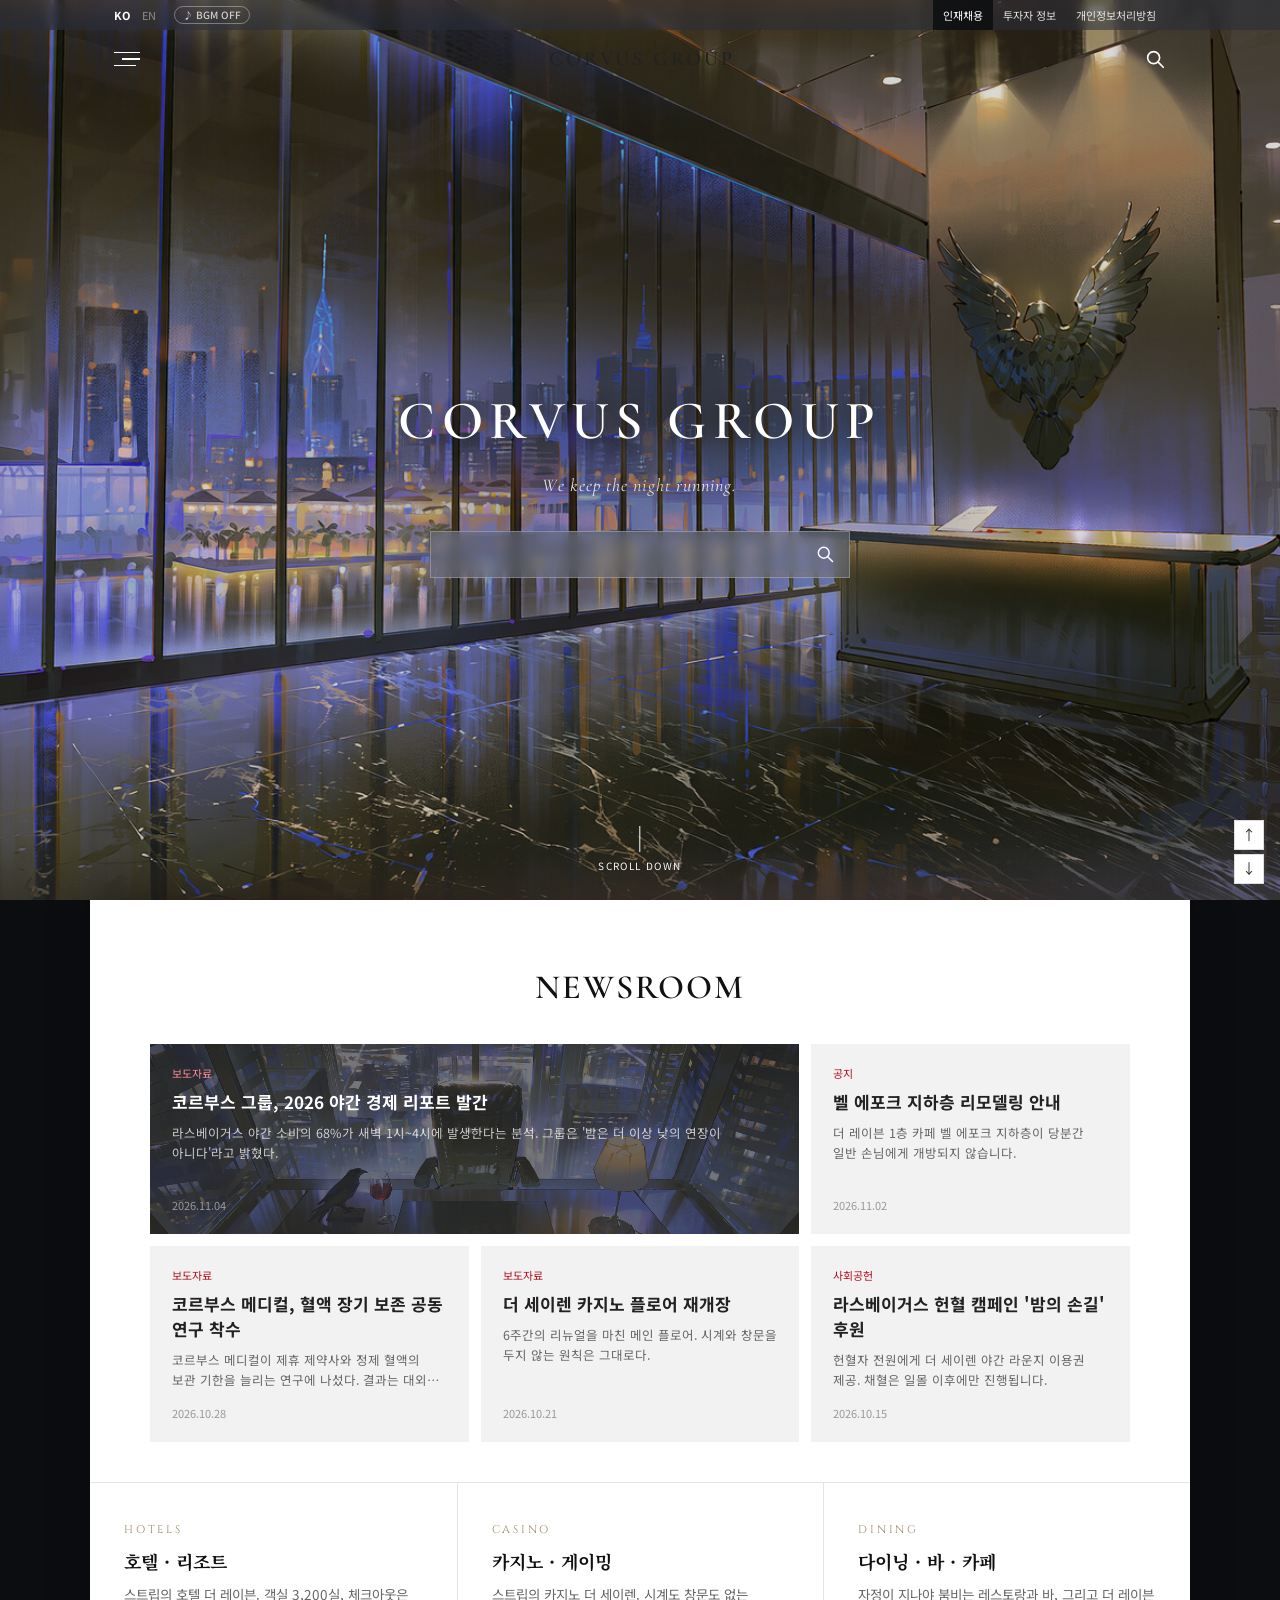
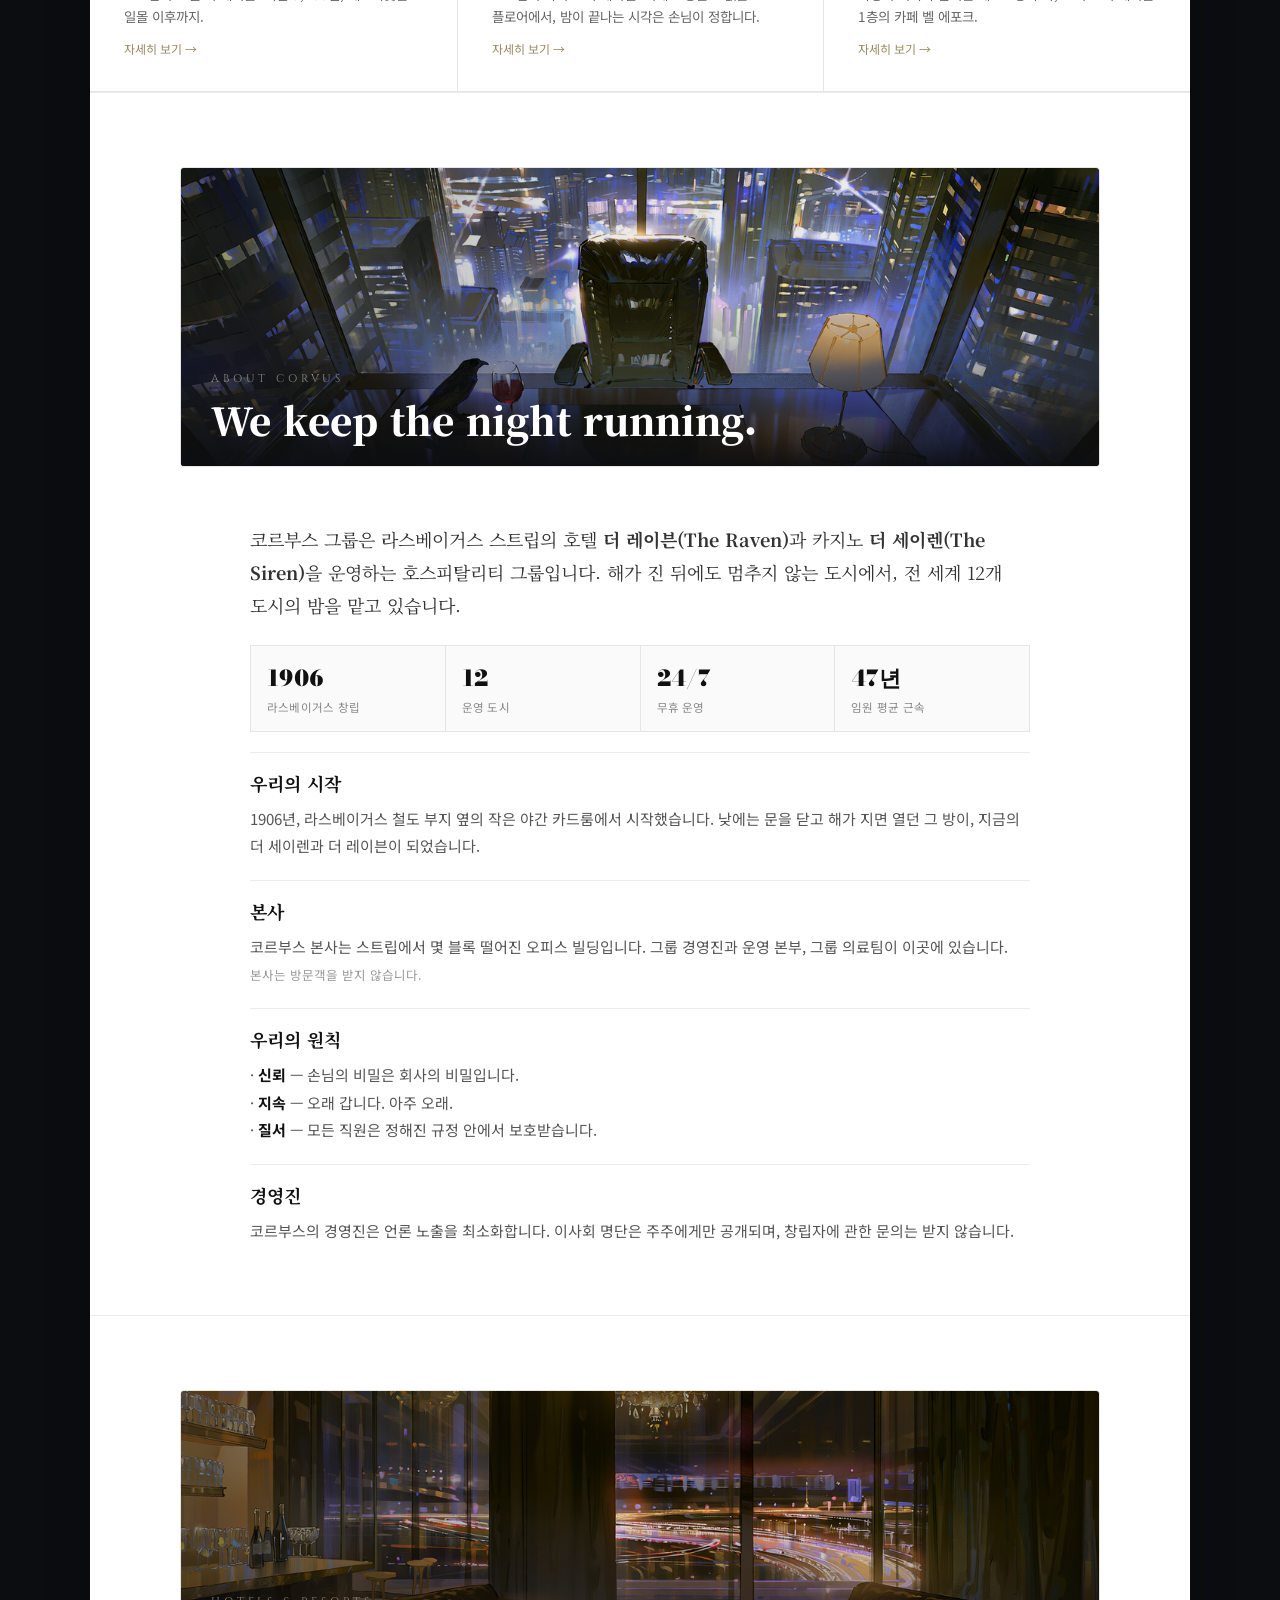
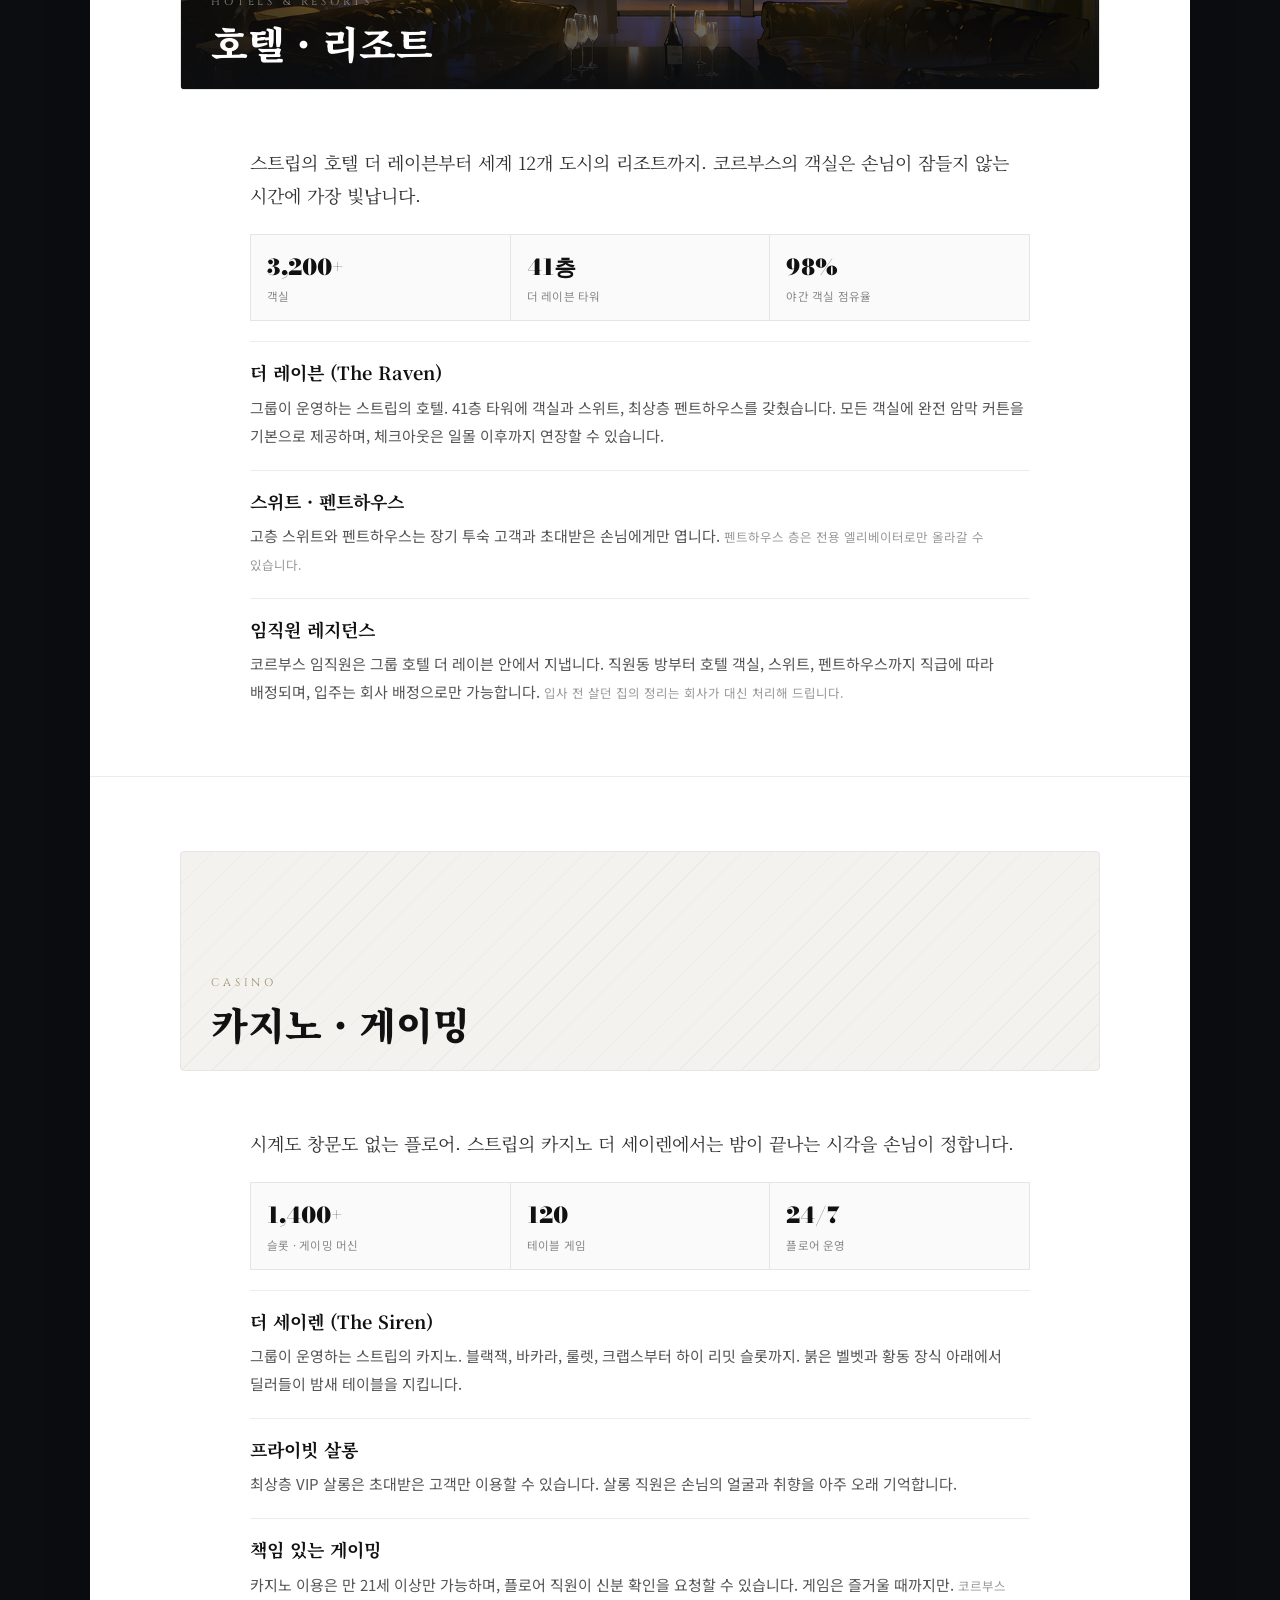
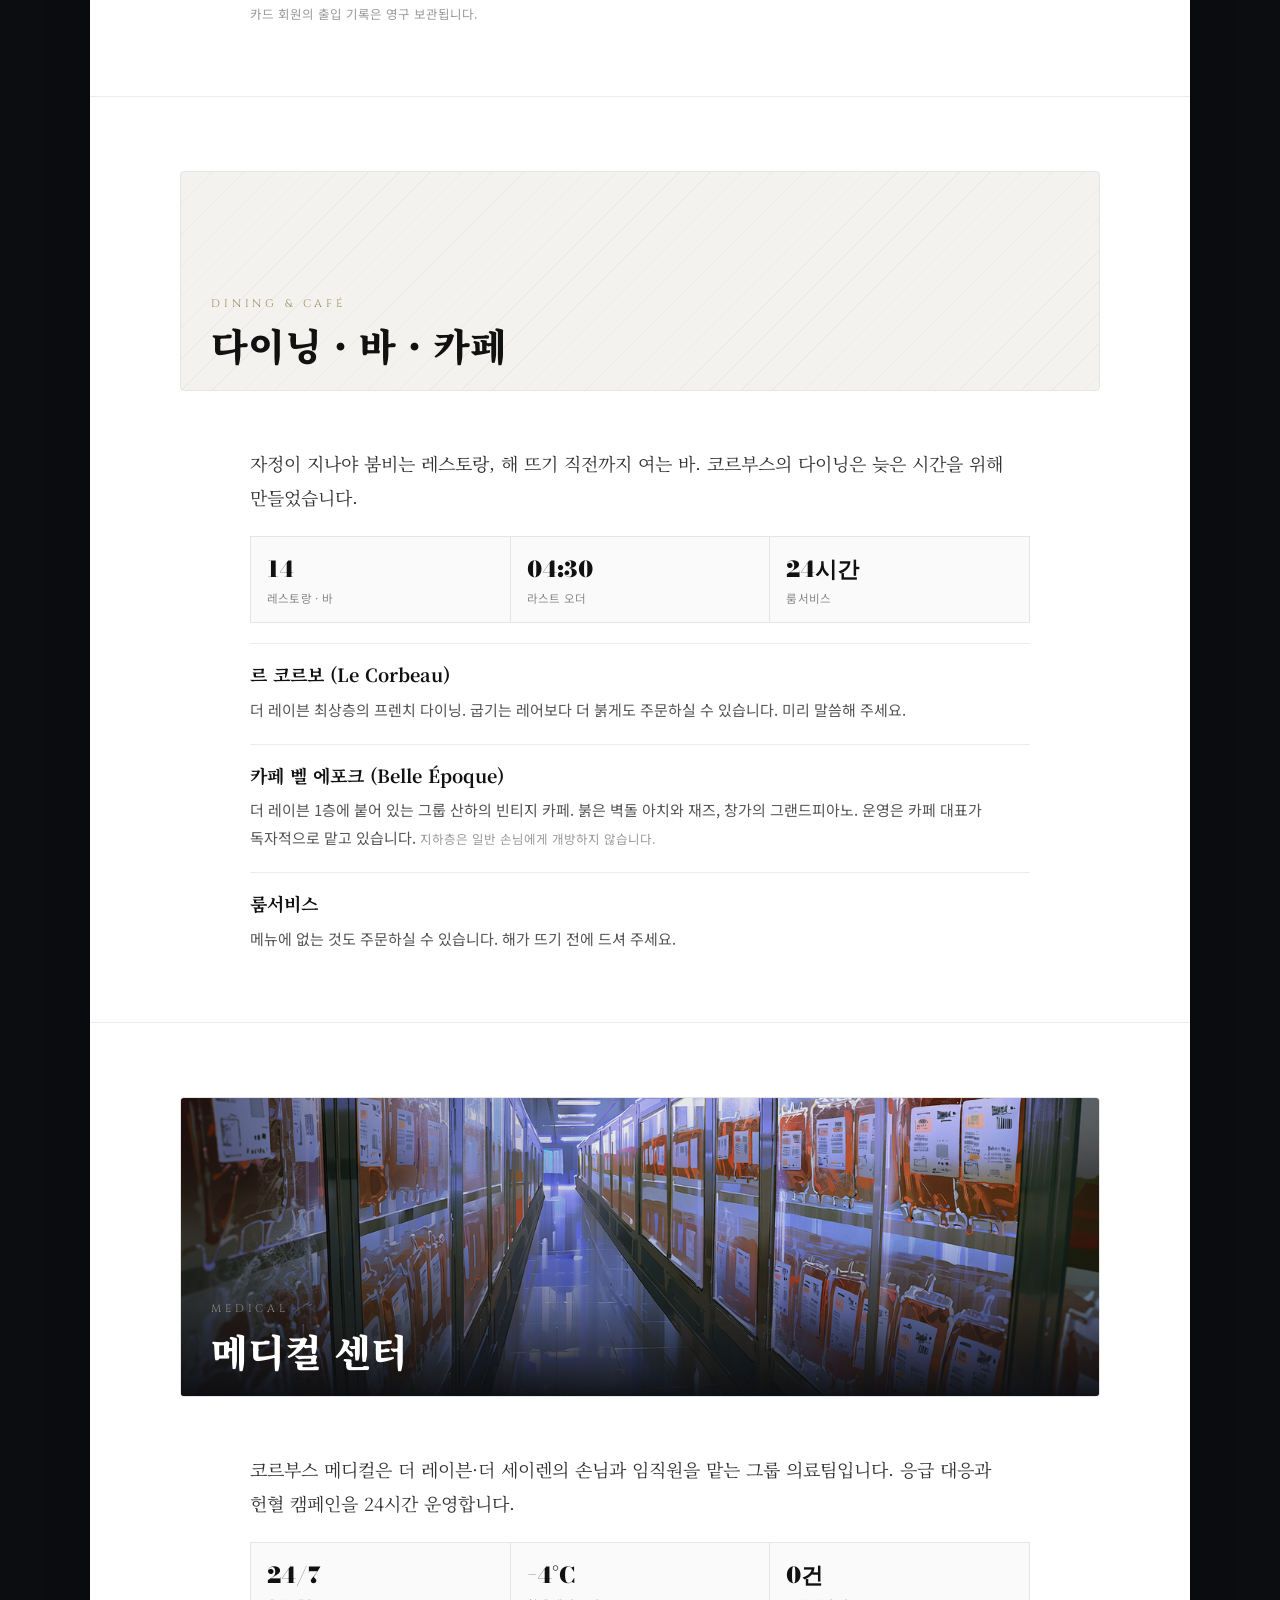
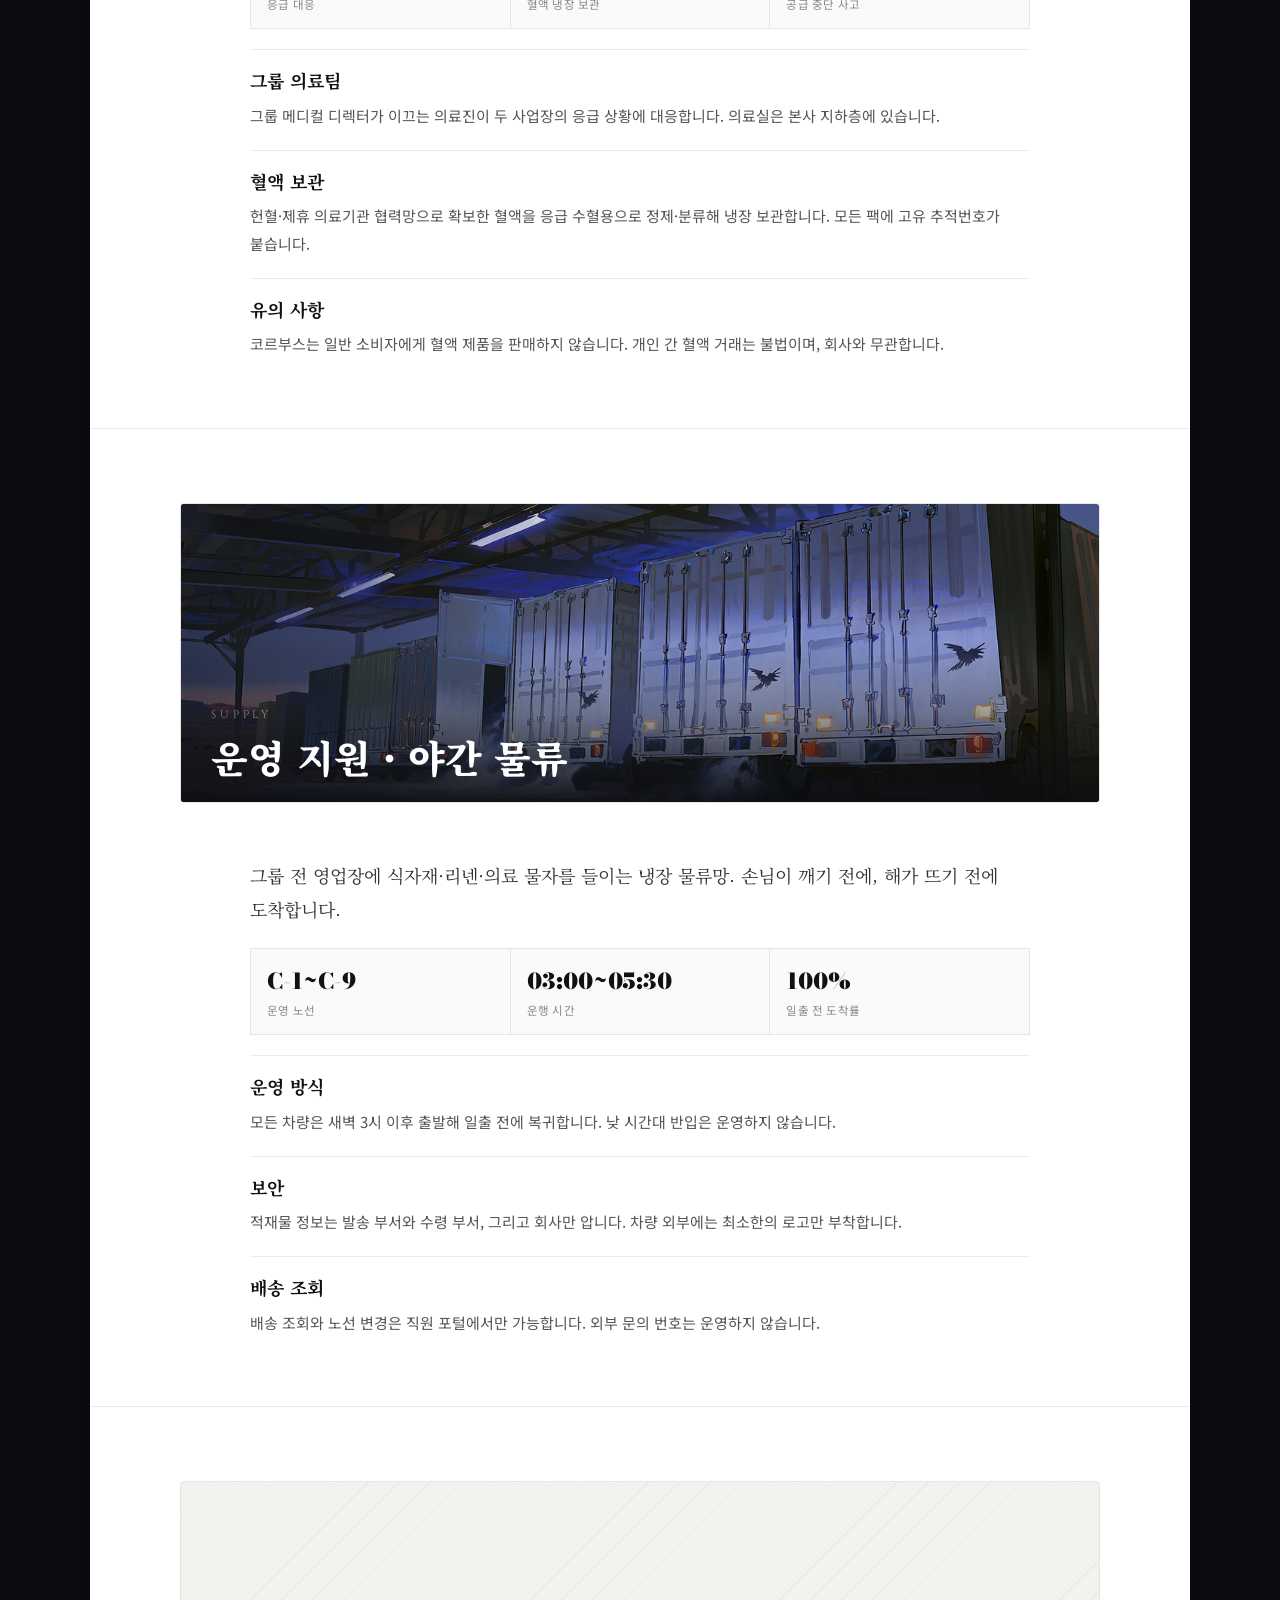
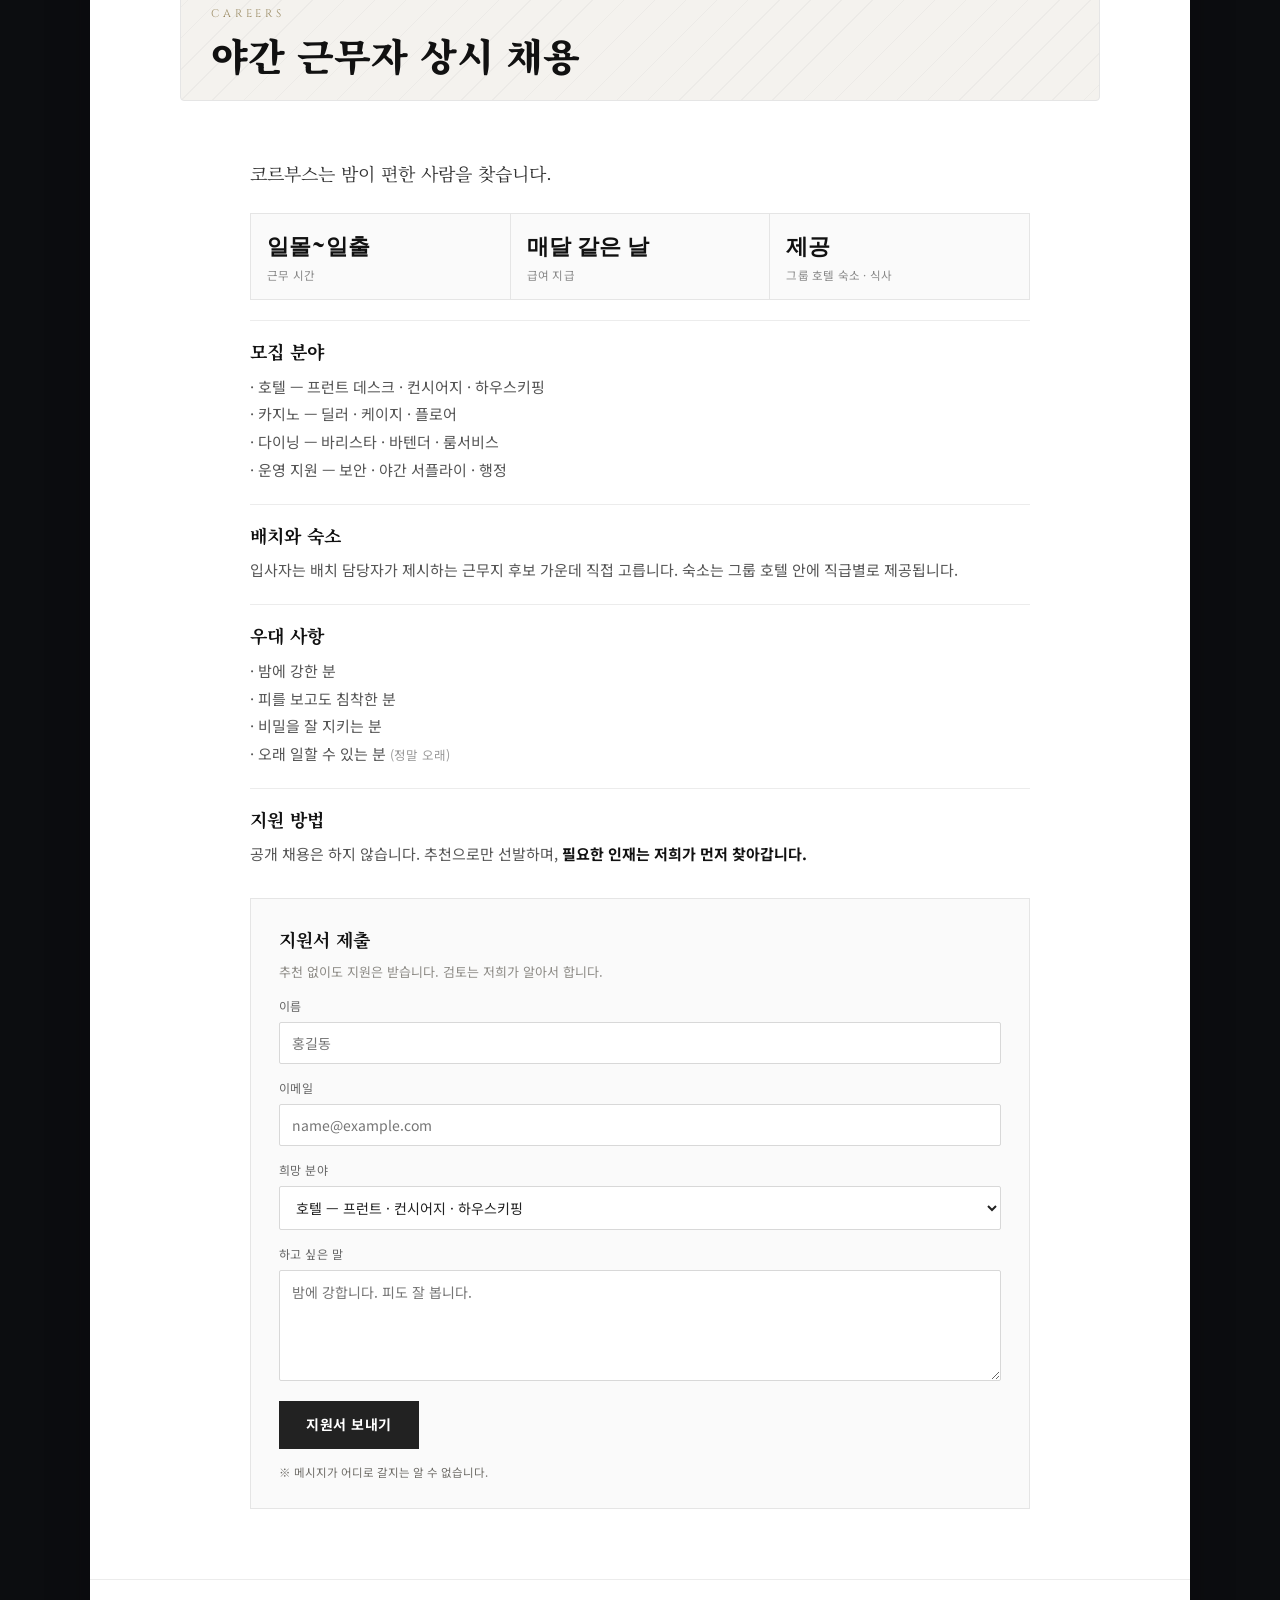
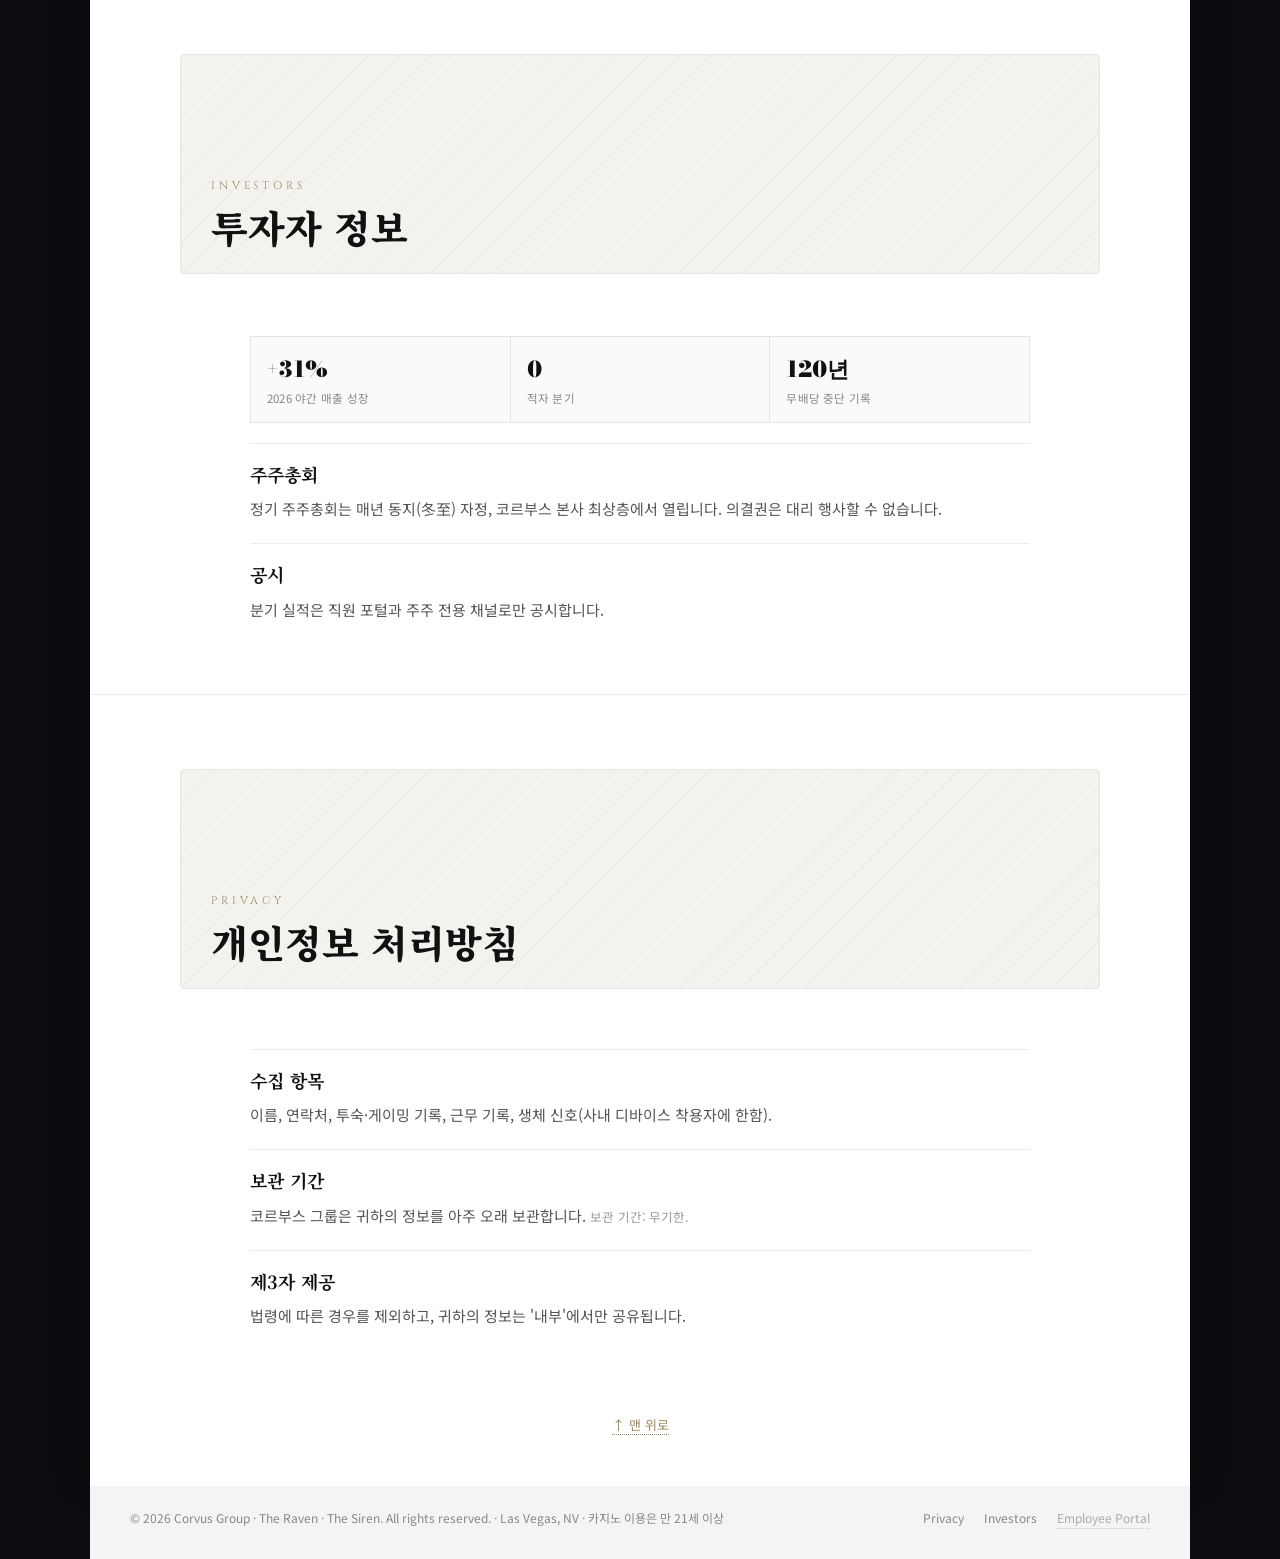
==== commit 52fcde1d: "장소 구조 개편: 코르부스 본사 / 카지노 더 세이렌 / 호텔 더 레이븐 - 홈페이지: 본사(오피스 빌딩)·더 레이븐(호텔)·더 세이렌(카지노) 기준으로 소개·뉴스·포털 재작성(K" ====
--- a/info/web/index.html
+++ b/info/web/index.html
@@ -3,7 +3,7 @@
 <head>
 <meta charset="utf-8">
 <meta name="viewport" content="width=device-width, initial-scale=1">
-<title>Corvus Group | The Corvus Las Vegas</title>
+<title>Corvus Group | The Raven · The Siren</title>
 <link rel="preconnect" href="https://fonts.googleapis.com">
 <link rel="preconnect" href="https://fonts.gstatic.com" crossorigin>
 <link href="https://fonts.googleapis.com/css2?family=JetBrains+Mono:wght@400;500;700&family=Noto+Sans+KR:wght@300;400;500;700;900&family=Noto+Serif+KR:wght@400;700;900&family=Bodoni+Moda:ital,opsz,wght@0,6..96,700;0,6..96,900;1,6..96,700&family=Cinzel:wght@500;700&family=Cormorant+Garamond:wght@500;600&display=swap" rel="stylesheet">
@@ -48,16 +48,16 @@
       <div class="kc-grid" id="kcNews"></div>
     </section>
     <div class="kc-biz">
-      <div data-page="hotels"><small>HOTELS</small><h3>호텔 · 리조트</h3><p>스트립 한가운데의 플래그십 더 코르부스. 객실 3,200실, 체크아웃은 일몰 이후까지.</p><span class="more">자세히 보기 →</span></div>
-      <div data-page="casino"><small>CASINO</small><h3>카지노 · 게이밍</h3><p>시계도 창문도 없는 플로어. 밤이 끝나는 시각은 손님이 정합니다.</p><span class="more">자세히 보기 →</span></div>
-      <div data-page="dining"><small>DINING</small><h3>다이닝 · 바 · 카페</h3><p>자정이 지나야 붐비는 레스토랑과 바, 그리고 그룹 산하 카페 벨 에포크.</p><span class="more">자세히 보기 →</span></div>
+      <div data-page="hotels"><small>HOTELS</small><h3>호텔 · 리조트</h3><p>스트립의 호텔 더 레이븐. 객실 3,200실, 체크아웃은 일몰 이후까지.</p><span class="more">자세히 보기 →</span></div>
+      <div data-page="casino"><small>CASINO</small><h3>카지노 · 게이밍</h3><p>스트립의 카지노 더 세이렌. 시계도 창문도 없는 플로어에서, 밤이 끝나는 시각은 손님이 정합니다.</p><span class="more">자세히 보기 →</span></div>
+      <div data-page="dining"><small>DINING</small><h3>다이닝 · 바 · 카페</h3><p>자정이 지나야 붐비는 레스토랑과 바, 그리고 더 레이븐 1층의 카페 벨 에포크.</p><span class="more">자세히 보기 →</span></div>
     </div>
     <!-- 회사 소개 섹션들 (스크립트가 채움) -->
     <article class="fr-page" id="corpPage"></article>
   </main>
 
   <footer class="fr-foot">
-    <span>© 2026 Corvus Group · The Corvus Las Vegas. All rights reserved. · Las Vegas Strip, NV · 카지노 이용은 만 21세 이상</span>
+    <span>© 2026 Corvus Group · The Raven · The Siren. All rights reserved. · Las Vegas, NV · 카지노 이용은 만 21세 이상</span>
     <span class="fr-links"><a data-page="privacy">Privacy</a><a data-page="investors">Investors</a><a id="toGate" class="emp">Employee Portal</a></span>
   </footer>
 
@@ -89,7 +89,7 @@
     <i class="cb tl"></i><i class="cb tr"></i><i class="cb bl"></i><i class="cb br"></i>
     <div class="win-top"><span>HOUSE NETWORK · AUTH</span><span class="live"><i></i>SECURE</span></div>
     <div class="gate-logo">THE <b>HOUSE</b></div>
-    <p class="gate-sub">더 코르부스 직원 포털입니다.<br>등록된 손목 디바이스로만 접속할 수 있습니다.</p>
+    <p class="gate-sub">코르부스 그룹 직원 포털입니다.<br>등록된 손목 디바이스로만 접속할 수 있습니다.</p>
     <label class="fld"><span>이름 (선택)</span><input id="pname" maxlength="12" placeholder="미배정" autocomplete="off"></label>
     <button id="sync" class="btn red">손목 디바이스 동기화</button>
     <div class="dv-screen" id="bootScreen">
@@ -151,7 +151,7 @@
               <div class="win-top"><span>ASSIGNMENT</span></div>
               <dl>
                 <dt>위장 직장</dt><dd>카페 벨 에포크 · 바리스타 <small>(후보 3곳 중 직접 고름)</small></dd>
-                <dt>거처</dt><dd id="homeLine">더 코르부스 직원동 방 (F~E) · 승급 전까지 고정</dd>
+                <dt>거처</dt><dd id="homeLine">더 레이븐 직원동 방 (F~E) · 승급 전까지 고정</dd>
                 <dt>담당</dt><dd>총괄 서기장 · 디스패처</dd>
                 <dt>다음 급여일</dt><dd><b id="payday">D-?</b> · 기본급 300 CR / 유지비 80 CR</dd>
                 <dt>다음 임무</dt><dd>수시 배정 · 디스패치 확인</dd>
@@ -211,14 +211,14 @@
               <tr><td>D~C</td><td>500</td><td>160</td><td>호텔 객실</td></tr>
               <tr><td>B~A</td><td>800</td><td>300</td><td>스위트</td></tr>
               <tr><td>S</td><td>1200</td><td>500</td><td>펜트하우스</td></tr></table>
-            <p class="sm">단위 CR. 거처는 그룹 호텔 안에 등급별로 배정되며 하우스 관리상 필수입니다. 기존 집은 하우스가 정리합니다. 기본 급식분은 하우스가 공급하므로 돈이 없어서 굶는 일은 없습니다. 추가분만 크레딧으로 구매합니다.</p></div>
+            <p class="sm">단위 CR. 거처는 그룹 호텔 더 레이븐 안에 등급별로 배정되며 하우스 관리상 필수입니다. 기존 집은 하우스가 정리합니다. 기본 급식분은 하우스가 공급하므로 돈이 없어서 굶는 일은 없습니다. 추가분만 크레딧으로 구매합니다.</p></div>
         </div>
       </div>
     </main>
   </div>
 
   <footer class="pt-foot">
-    <span>© Corvus Group · House Network · The Corvus LV</span>
+    <span>© Corvus Group · House Network · HQ B-Level</span>
     <span id="ver" class="ver" title="">HOUSE OS v2.6.1 · build 0300</span>
   </footer>
 </section>
